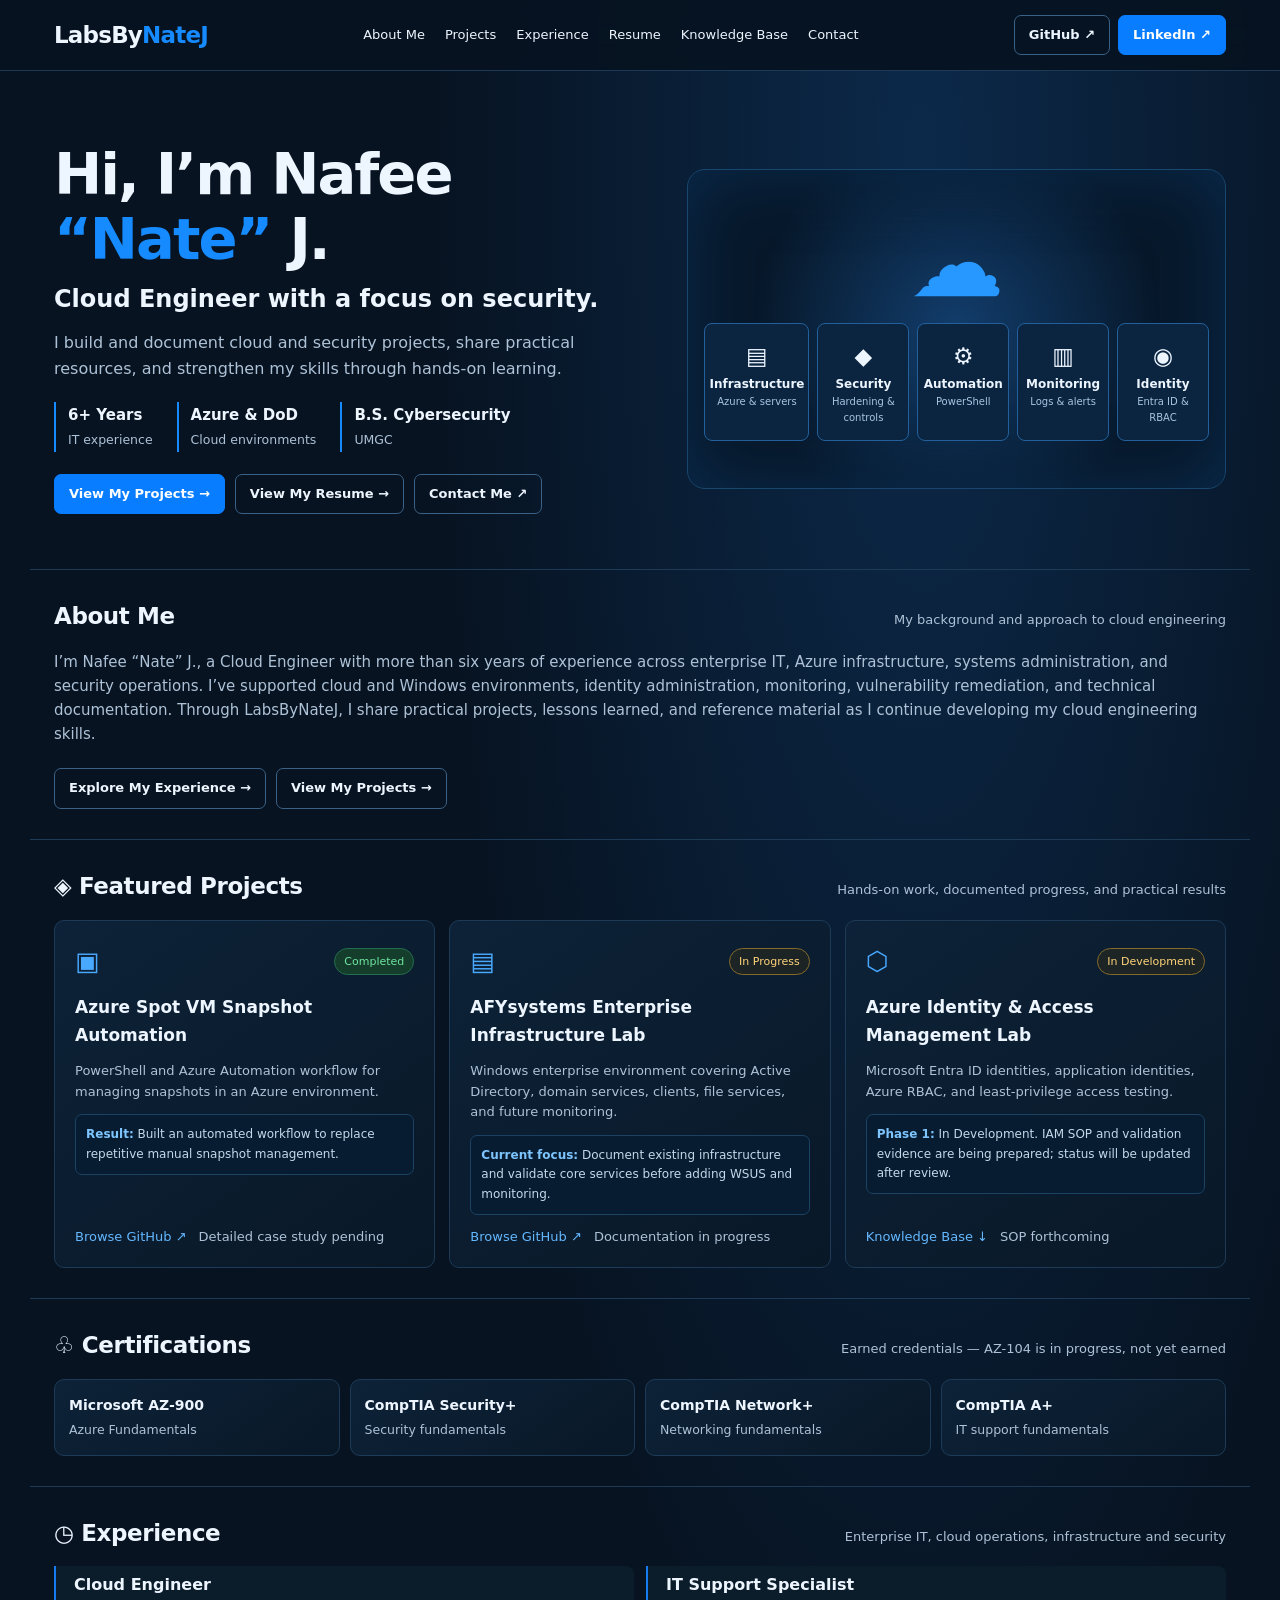
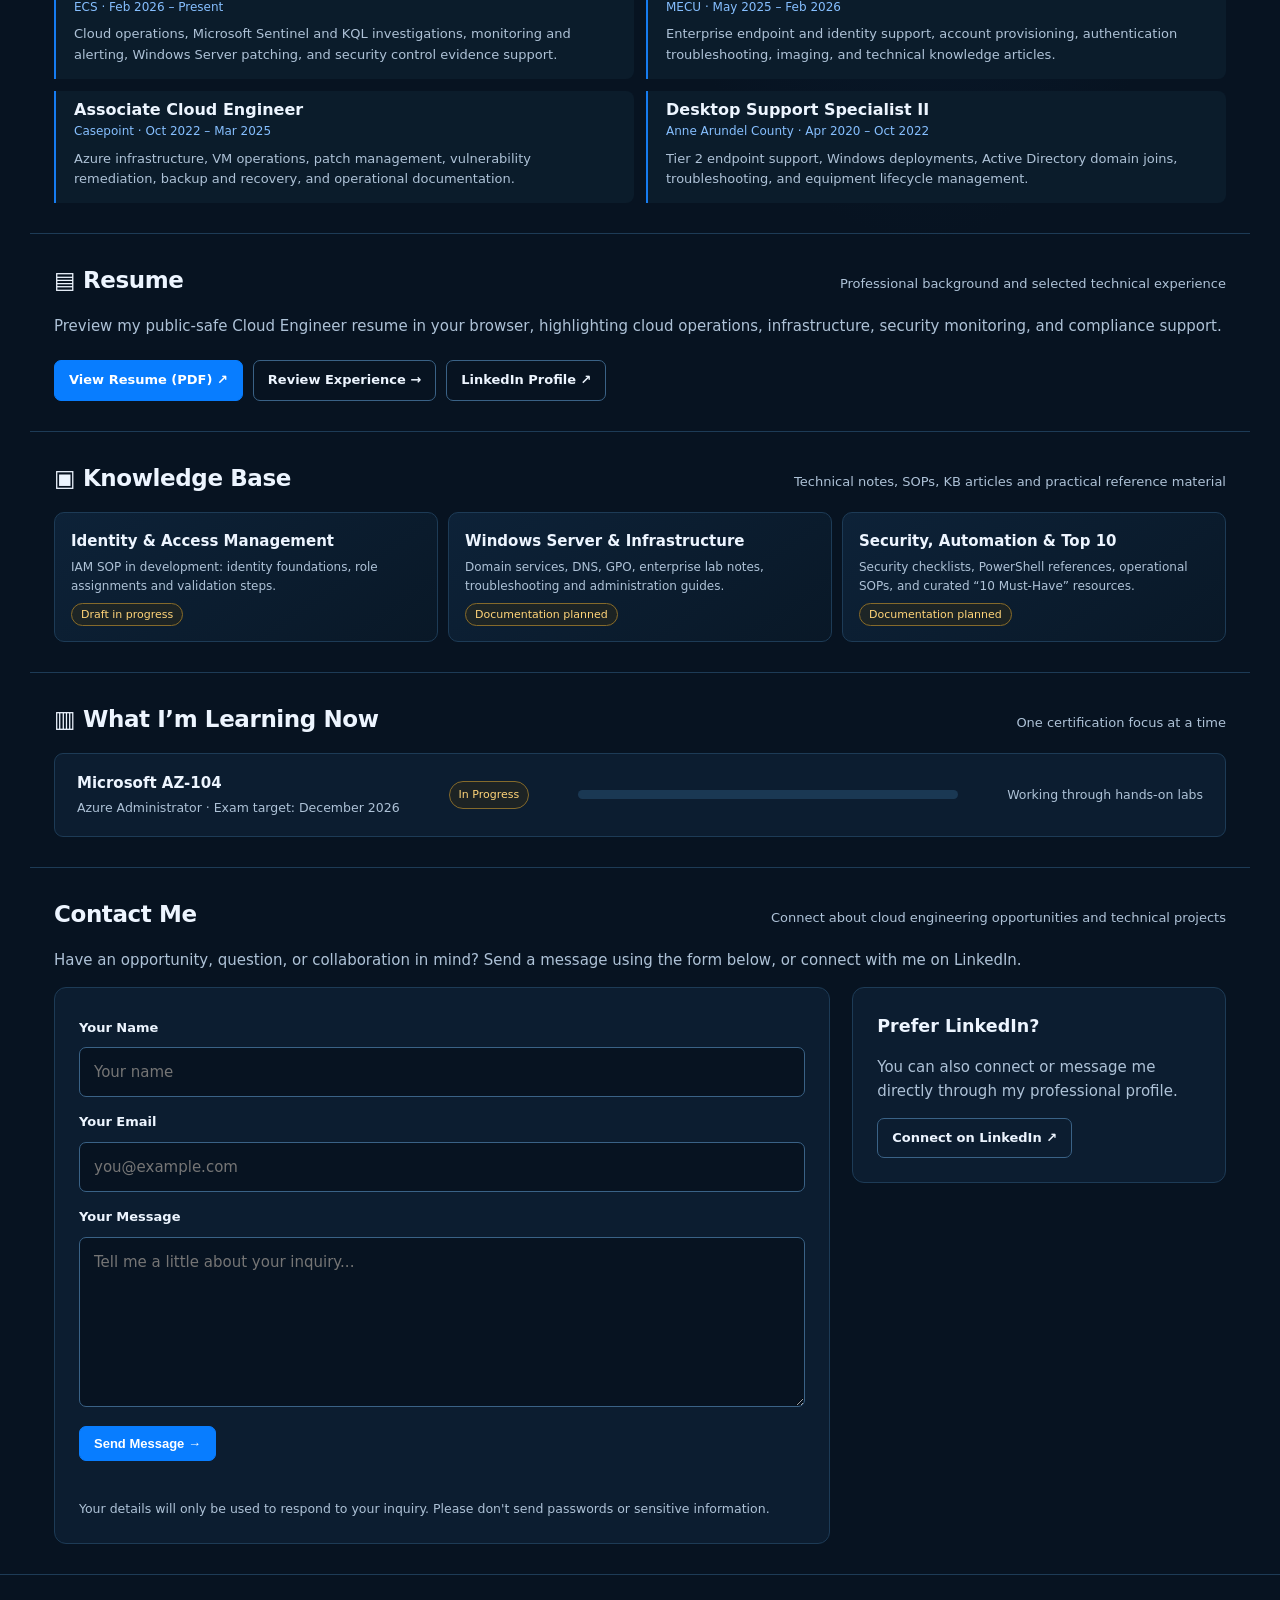
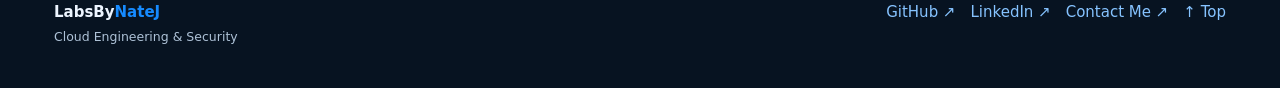
==== index.html @ ea0d1357 "Add Formspree-powered recruiter contact form with validation and feedback" ====
<!doctype html>
<html lang="en">
<head>
<meta charset="utf-8"><meta name="viewport" content="width=device-width,initial-scale=1">
<title>LabsByNateJ | Cloud Engineering & Security</title>
<meta name="description" content="Nafee “Nate” J.'s cloud engineering portfolio: Azure projects, enterprise infrastructure labs, identity management, technical documentation, and experience.">
<meta name="theme-color" content="#071321"><link rel="canonical" href="https://labsbynatej.com/">
<link rel="icon" href="/favicon-32.png" sizes="32x32">
<meta property="og:title" content="LabsByNateJ | Cloud Engineering & Security"><meta property="og:type" content="website"><meta property="og:url" content="https://labsbynatej.com/"><meta property="og:description" content="Hands-on cloud, identity, automation and enterprise infrastructure projects.">
<style>
:root{color-scheme:dark;--bg:#071321;--panel:#0c1d30;--line:#1d3b56;--blue:#168bff;--text:#edf5ff;--muted:#aec2d7;--green:#70e5a0;--gold:#ffd479}
*{box-sizing:border-box}html{scroll-behavior:smooth;scroll-padding-top:90px}body{margin:0;background:radial-gradient(ellipse at 72% 5%,#0c294a 0%,transparent 38%),var(--bg);font:15px/1.6 Inter,system-ui,-apple-system,"Segoe UI",sans-serif;color:var(--text)}a{color:inherit;text-decoration:none}a:focus-visible,button:focus-visible{outline:3px solid #7dc5ff;outline-offset:3px}a:hover{color:#83c7ff}.wrap{max-width:1220px;margin:auto;padding-left:24px;padding-right:24px}
header{position:sticky;top:0;z-index:10;background:#071321ed;border-bottom:1px solid var(--line);backdrop-filter:blur(14px)}.nav{min-height:70px;display:flex;align-items:center;justify-content:space-between;gap:22px}.brand{font-weight:850;font-size:23px;white-space:nowrap;letter-spacing:-.8px}.brand span,.accent{color:var(--blue)}.links{display:flex;align-items:center;gap:20px;font-size:13px}.social{display:flex;gap:8px}.social a,.button{border:1px solid #3a6286;border-radius:7px;padding:9px 14px;font-size:13px;font-weight:650;display:inline-flex;align-items:center;justify-content:center;gap:8px}.social .linkedin,.button.primary{background:#087dff;border-color:#087dff;color:white}.menu-button{display:none;background:transparent;border:1px solid var(--line);border-radius:7px;padding:8px 12px;color:white;cursor:pointer}
.hero{display:grid;grid-template-columns:1.05fr .95fr;gap:38px;align-items:center;padding-top:72px;padding-bottom:55px}.hero h1{font-size:clamp(34px,4.5vw,60px);line-height:1.12;letter-spacing:-2px;margin:0 0 8px}.hero h2{font-size:clamp(18px,2vw,24px);margin:0 0 12px}.lead{font-size:16px;color:var(--muted);max-width:660px;margin:0 0 18px}.facts{display:flex;flex-wrap:wrap;gap:12px;margin:20px 0}.fact{border-left:2px solid var(--blue);padding:1px 12px}.fact strong{display:block;font-size:15px}.fact small{color:var(--muted)}.actions{display:flex;flex-wrap:wrap;gap:10px;margin-top:22px}.hero-visual{min-height:320px;display:flex;align-items:center;justify-content:center;flex-direction:column;border:1px solid #17466e;border-radius:18px;background:radial-gradient(circle at center,#123d6c,#07182a 65%);box-shadow:inset 0 0 70px #0a2a4c}.cloud{font-size:95px;color:#2798ff;line-height:1}.tiles{display:grid;grid-template-columns:repeat(5,1fr);gap:8px;width:94%;margin-top:12px}.tile{text-align:center;border:1px solid #23609b;border-radius:8px;padding:14px 4px;background:#0b2541}.tile b{display:block;font-size:12px}.tile small{display:block;color:#a7c5e1;font-size:10px}.tile span{font-size:23px}
section.content{border-top:1px solid var(--line);padding-top:28px;padding-bottom:30px}.heading{display:flex;justify-content:space-between;align-items:baseline;gap:15px;margin-bottom:15px}.heading h2{font-size:23px;letter-spacing:-.4px;margin:0}.heading p{margin:0;color:var(--muted);font-size:13px}.grid3{display:grid;grid-template-columns:repeat(3,1fr);gap:14px}.card,.cert,.doc{background:linear-gradient(145deg,#0d2238,#091827);border:1px solid var(--line);border-radius:10px}.card{padding:20px;display:flex;flex-direction:column;gap:12px}.card h3{font-size:17px;margin:0}.card p{color:var(--muted);font-size:13px;margin:0}.card-top{display:flex;align-items:center;justify-content:space-between;gap:12px}.symbol{color:#49a9ff;font-size:26px}.pill{font-size:11px;border-radius:20px;padding:4px 9px;border:1px solid #856a2b;color:var(--gold);background:#40300c55;white-space:nowrap}.pill.done{color:var(--green);border-color:#246e4d;background:#143d2b}.result{border:1px solid #1c4263;border-radius:7px;padding:10px;font-size:12px;color:#c5d8ea;background:#071c30}.result strong{color:#7ec5ff}.card-bottom{margin-top:auto;display:flex;flex-wrap:wrap;gap:12px;font-size:13px}.card-bottom a{color:#64b8ff}.certs{display:grid;grid-template-columns:repeat(4,1fr);gap:10px}.cert{padding:14px;min-height:75px}.cert strong{display:block;font-size:14px}.cert small{color:var(--muted)}.experience{display:grid;grid-template-columns:repeat(2,1fr);gap:12px}.experience article{border-left:2px solid #167cf1;padding:6px 18px;background:#0b1c2b;border-radius:0 8px 8px 0}.experience h3{margin:0;font-size:16px}.experience .meta{color:#86bfff;font-size:12px}.experience p{color:var(--muted);font-size:13px;margin:7px 0}.kb{display:grid;grid-template-columns:repeat(3,1fr);gap:10px}.doc{padding:16px}.doc h3{margin:0;font-size:15px}.doc p{color:var(--muted);font-size:12px;margin:5px 0}.learn{display:flex;align-items:center;justify-content:space-between;gap:18px;border:1px solid var(--line);border-radius:9px;padding:17px 22px;background:var(--panel)}.learn small{color:var(--muted)}.learn .track{flex:1;max-width:380px;height:9px;background:#1a3853;border-radius:10px}.learn .track span{display:block;background:#168bff;height:100%;width:0;border-radius:10px}.muted{color:var(--muted)}footer{border-top:1px solid var(--line);padding:25px 0 40px}.footer{display:flex;justify-content:space-between;gap:20px;flex-wrap:wrap}.footer a{color:#86c3ff;margin-left:15px}
@media(max-width:1000px){.hero{grid-template-columns:1fr}.hero-visual{min-height:260px}.grid3,.kb{grid-template-columns:repeat(2,1fr)}.certs{grid-template-columns:repeat(2,1fr)}.links{gap:11px}}
@media(max-width:700px){.wrap{padding-left:18px;padding-right:18px}.nav{flex-wrap:wrap;min-height:65px}.menu-button{display:block;margin-left:auto}.links{display:none;order:3;width:100%;flex-direction:column;align-items:stretch;padding:8px 0 15px}.links.open{display:flex}.links a{padding:8px}.social{display:none}.hero{padding-top:45px}.hero h1{letter-spacing:-1px}.tiles{grid-template-columns:repeat(3,1fr)}.grid3,.kb,.experience,.certs{grid-template-columns:1fr}.heading{align-items:flex-start;flex-direction:column;gap:4px}.learn{flex-wrap:wrap}.learn .track{min-width:100%}.card{padding:17px}}
@media(prefers-reduced-motion:reduce){html{scroll-behavior:auto}}
.contact-grid{display:grid;grid-template-columns:minmax(0,1.35fr) minmax(260px,.65fr);gap:22px;align-items:start}.contact-form,.contact-aside{border:1px solid var(--line);border-radius:12px;background:var(--panel);padding:24px}.contact-form{display:flex;flex-direction:column;gap:9px}.contact-form label{font-size:13px;font-weight:700;margin-top:6px}.contact-form input:not(.form-honeypot),.contact-form textarea{width:100%;padding:12px 14px;background:#071321;border:1px solid #3a6286;border-radius:7px;color:var(--text);font:inherit;resize:vertical}.contact-form input:focus,.contact-form textarea:focus{outline:2px solid #58afff;outline-offset:2px}.contact-form button{align-self:flex-start;margin-top:10px;cursor:pointer}.contact-form button:disabled{opacity:.7;cursor:wait}.contact-aside h3{margin:0 0 9px}.form-status{min-height:20px;margin:0;font-size:13px}.form-status.error{color:#ffadad}.form-status.success{color:var(--green)}.form-honeypot{position:absolute;left:-9999px;opacity:0;width:1px;height:1px}@media(max-width:700px){.contact-grid{grid-template-columns:1fr}.contact-form,.contact-aside{padding:18px}}
</style>
</head>
<body>
<header><nav class="nav wrap" aria-label="Main navigation"><a class="brand" href="#home">LabsBy<span>NateJ</span></a><button class="menu-button" id="menu" type="button" aria-expanded="false" aria-controls="navlinks">☰ Menu</button><div class="links" id="navlinks"><a href="#about">About Me</a><a href="#projects">Projects</a><a href="#experience">Experience</a><a href="#resume">Resume</a><a href="#knowledge">Knowledge Base</a><a href="#contact">Contact</a></div><div class="social"><a href="https://github.com/LabsByNateJ" target="_blank" rel="noopener noreferrer">GitHub ↗</a><a class="linkedin" href="https://www.linkedin.com/in/natejumriyani" target="_blank" rel="noopener noreferrer">LinkedIn ↗</a></div></nav></header>
<main id="home">
<section class="hero wrap"><div><h1>Hi, I’m Nafee <span class="accent">“Nate”</span> J.</h1><h2>Cloud Engineer with a focus on security.</h2><p class="lead">I build and document cloud and security projects, share practical resources, and strengthen my skills through hands-on learning.</p><div class="facts"><div class="fact"><strong>6+ Years</strong><small>IT experience</small></div><div class="fact"><strong>Azure &amp; DoD</strong><small>Cloud environments</small></div><div class="fact"><strong>B.S. Cybersecurity</strong><small>UMGC</small></div></div><div class="actions"><a class="button primary" href="#projects">View My Projects →</a><a class="button" href="#resume">View My Resume →</a><a class="button" href="https://www.linkedin.com/in/natejumriyani" target="_blank" rel="noopener noreferrer">Contact Me ↗</a></div></div><div class="hero-visual" aria-label="Cloud engineering focus areas"><div class="cloud" aria-hidden="true">☁</div><div class="tiles"><div class="tile"><span aria-hidden="true">▤</span><b>Infrastructure</b><small>Azure &amp; servers</small></div><div class="tile"><span aria-hidden="true">◆</span><b>Security</b><small>Hardening &amp; controls</small></div><div class="tile"><span aria-hidden="true">⚙</span><b>Automation</b><small>PowerShell</small></div><div class="tile"><span aria-hidden="true">▥</span><b>Monitoring</b><small>Logs &amp; alerts</small></div><div class="tile"><span aria-hidden="true">◉</span><b>Identity</b><small>Entra ID &amp; RBAC</small></div></div></div></section>
<section class="content wrap" id="about"><div class="heading"><h2>About Me</h2><p>My background and approach to cloud engineering</p></div><p class="muted">I’m Nafee “Nate” J., a Cloud Engineer with more than six years of experience across enterprise IT, Azure infrastructure, systems administration, and security operations. I’ve supported cloud and Windows environments, identity administration, monitoring, vulnerability remediation, and technical documentation. Through LabsByNateJ, I share practical projects, lessons learned, and reference material as I continue developing my cloud engineering skills.</p><div class="actions"><a class="button" href="#experience">Explore My Experience →</a><a class="button" href="#projects">View My Projects →</a></div></section>

<section class="content wrap" id="projects"><div class="heading"><h2>◈ Featured Projects</h2><p>Hands-on work, documented progress, and practical results</p></div><div class="grid3">
<article class="card"><div class="card-top"><span class="symbol" aria-hidden="true">▣</span><span class="pill done">Completed</span></div><h3>Azure Spot VM Snapshot Automation</h3><p>PowerShell and Azure Automation workflow for managing snapshots in an Azure environment.</p><div class="result"><strong>Result:</strong> Built an automated workflow to replace repetitive manual snapshot management.</div><div class="card-bottom"><a href="https://github.com/LabsByNateJ" target="_blank" rel="noopener noreferrer">Browse GitHub ↗</a><span class="muted">Detailed case study pending</span></div></article>
<article class="card"><div class="card-top"><span class="symbol" aria-hidden="true">▤</span><span class="pill">In Progress</span></div><h3>AFYsystems Enterprise Infrastructure Lab</h3><p>Windows enterprise environment covering Active Directory, domain services, clients, file services, and future monitoring.</p><div class="result"><strong>Current focus:</strong> Document existing infrastructure and validate core services before adding WSUS and monitoring.</div><div class="card-bottom"><a href="https://github.com/LabsByNateJ" target="_blank" rel="noopener noreferrer">Browse GitHub ↗</a><span class="muted">Documentation in progress</span></div></article>
<article class="card"><div class="card-top"><span class="symbol" aria-hidden="true">⬡</span><span class="pill">In Development</span></div><h3>Azure Identity &amp; Access Management Lab</h3><p>Microsoft Entra ID identities, application identities, Azure RBAC, and least-privilege access testing.</p><div class="result"><strong>Phase 1:</strong> In Development. IAM SOP and validation evidence are being prepared; status will be updated after review.</div><div class="card-bottom"><a href="#knowledge">Knowledge Base ↓</a><span class="muted">SOP forthcoming</span></div></article>
</div></section>
<section class="content wrap" id="certifications"><div class="heading"><h2>♧ Certifications</h2><p>Earned credentials — AZ-104 is in progress, not yet earned</p></div><div class="certs"><div class="cert"><strong>Microsoft AZ-900</strong><small>Azure Fundamentals</small></div><div class="cert"><strong>CompTIA Security+</strong><small>Security fundamentals</small></div><div class="cert"><strong>CompTIA Network+</strong><small>Networking fundamentals</small></div><div class="cert"><strong>CompTIA A+</strong><small>IT support fundamentals</small></div></div></section>
<section class="content wrap" id="experience"><div class="heading"><h2>◷ Experience</h2><p>Enterprise IT, cloud operations, infrastructure and security</p></div><div class="experience"><article><h3>Cloud Engineer</h3><div class="meta">ECS · Feb 2026 – Present</div><p>Cloud operations, Microsoft Sentinel and KQL investigations, monitoring and alerting, Windows Server patching, and security control evidence support.</p></article><article><h3>IT Support Specialist</h3><div class="meta">MECU · May 2025 – Feb 2026</div><p>Enterprise endpoint and identity support, account provisioning, authentication troubleshooting, imaging, and technical knowledge articles.</p></article><article><h3>Associate Cloud Engineer</h3><div class="meta">Casepoint · Oct 2022 – Mar 2025</div><p>Azure infrastructure, VM operations, patch management, vulnerability remediation, backup and recovery, and operational documentation.</p></article><article><h3>Desktop Support Specialist II</h3><div class="meta">Anne Arundel County · Apr 2020 – Oct 2022</div><p>Tier 2 endpoint support, Windows deployments, Active Directory domain joins, troubleshooting, and equipment lifecycle management.</p></article></div></section>
<section class="content wrap" id="resume"><div class="heading"><h2>▤ Resume</h2><p>Professional background and selected technical experience</p></div><p class="muted">Preview my public-safe Cloud Engineer resume in your browser, highlighting cloud operations, infrastructure, security monitoring, and compliance support.</p><div class="actions"><a class="button primary" href="/LabsByNateJ_Cloud_Engineer_Resume_Modern.pdf" target="_blank" rel="noopener noreferrer" type="application/pdf">View Resume (PDF) ↗</a><a class="button" href="#experience">Review Experience →</a><a class="button" href="https://www.linkedin.com/in/natejumriyani" target="_blank" rel="noopener noreferrer">LinkedIn Profile ↗</a></div></section>
<section class="content wrap" id="knowledge"><div class="heading"><h2>▣ Knowledge Base</h2><p>Technical notes, SOPs, KB articles and practical reference material</p></div><div class="kb"><article class="doc"><h3>Identity &amp; Access Management</h3><p>IAM SOP in development: identity foundations, role assignments and validation steps.</p><span class="pill">Draft in progress</span></article><article class="doc"><h3>Windows Server &amp; Infrastructure</h3><p>Domain services, DNS, GPO, enterprise lab notes, troubleshooting and administration guides.</p><span class="pill">Documentation planned</span></article><article class="doc"><h3>Security, Automation &amp; Top 10</h3><p>Security checklists, PowerShell references, operational SOPs, and curated “10 Must-Have” resources.</p><span class="pill">Documentation planned</span></article></div></section>
<section class="content wrap" id="learning"><div class="heading"><h2>▥ What I’m Learning Now</h2><p>One certification focus at a time</p></div><div class="learn"><div><strong>Microsoft AZ-104</strong><br><small>Azure Administrator · Exam target: December 2026</small></div><span class="pill">In Progress</span><div class="track" role="img" aria-label="Progress percentage not yet verified"><span></span></div><small>Working through hands-on labs</small></div></section>
</main>
<section class="content wrap" id="contact"><div class="heading"><h2>Contact Me</h2><p>Connect about cloud engineering opportunities and technical projects</p></div><p class="muted">Have an opportunity, question, or collaboration in mind? Send a message using the form below, or connect with me on LinkedIn.</p><div class="contact-grid"><form class="contact-form" id="contact-form" action="https://formspree.io/f/mgaokzdg" method="POST"><label for="contact-name">Your Name</label><input id="contact-name" name="name" type="text" autocomplete="name" maxlength="120" required placeholder="Your name"><label for="contact-email">Your Email</label><input id="contact-email" name="email" type="email" autocomplete="email" maxlength="254" required placeholder="you@example.com"><label for="contact-message">Your Message</label><textarea id="contact-message" name="message" rows="6" maxlength="4000" required placeholder="Tell me a little about your inquiry..."></textarea><input type="text" name="_gotcha" tabindex="-1" autocomplete="off" aria-hidden="true" class="form-honeypot"><button class="button primary" type="submit" id="contact-submit">Send Message →</button><p id="contact-status" class="form-status" role="status" aria-live="polite"></p><small class="muted">Your details will only be used to respond to your inquiry. Please don't send passwords or sensitive information.</small></form><aside class="contact-aside"><h3>Prefer LinkedIn?</h3><p class="muted">You can also connect or message me directly through my professional profile.</p><a class="button" href="https://www.linkedin.com/in/natejumriyani" target="_blank" rel="noopener noreferrer">Connect on LinkedIn ↗</a></aside></div></section><footer><div class="wrap footer"><div><strong>LabsBy<span class="accent">NateJ</span></strong><br><small class="muted">Cloud Engineering &amp; Security</small></div><div><a href="https://github.com/LabsByNateJ" target="_blank" rel="noopener noreferrer">GitHub ↗</a><a href="https://www.linkedin.com/in/natejumriyani" target="_blank" rel="noopener noreferrer">LinkedIn ↗</a><a href="#contact">Contact Me ↗</a><a href="#home">↑ Top</a></div></div></footer>
<script>
const menu=document.getElementById('menu'),links=document.getElementById('navlinks');
menu.addEventListener('click',()=>{const open=links.classList.toggle('open');menu.setAttribute('aria-expanded',String(open));});
links.querySelectorAll('a').forEach(a=>a.addEventListener('click',()=>{links.classList.remove('open');menu.setAttribute('aria-expanded','false');}));
const contactForm=document.getElementById('contact-form');
contactForm.addEventListener('submit',async(event)=>{
  event.preventDefault();
  const status=document.getElementById('contact-status');
  const button=document.getElementById('contact-submit');
  status.textContent='Sending your message…';status.className='form-status';button.disabled=true;
  try{
    const response=await fetch(contactForm.action,{method:'POST',body:new FormData(contactForm),headers:{'Accept':'application/json'}});
    if(!response.ok)throw new Error('Submission was not accepted');
    contactForm.reset();status.textContent='Thanks! Your message has been submitted successfully.';status.className='form-status success';
  }catch(error){status.textContent='Your message could not be sent. Please try again, or contact me on LinkedIn.';status.className='form-status error';}
  finally{button.disabled=false;}
});
</script>
</body></html>
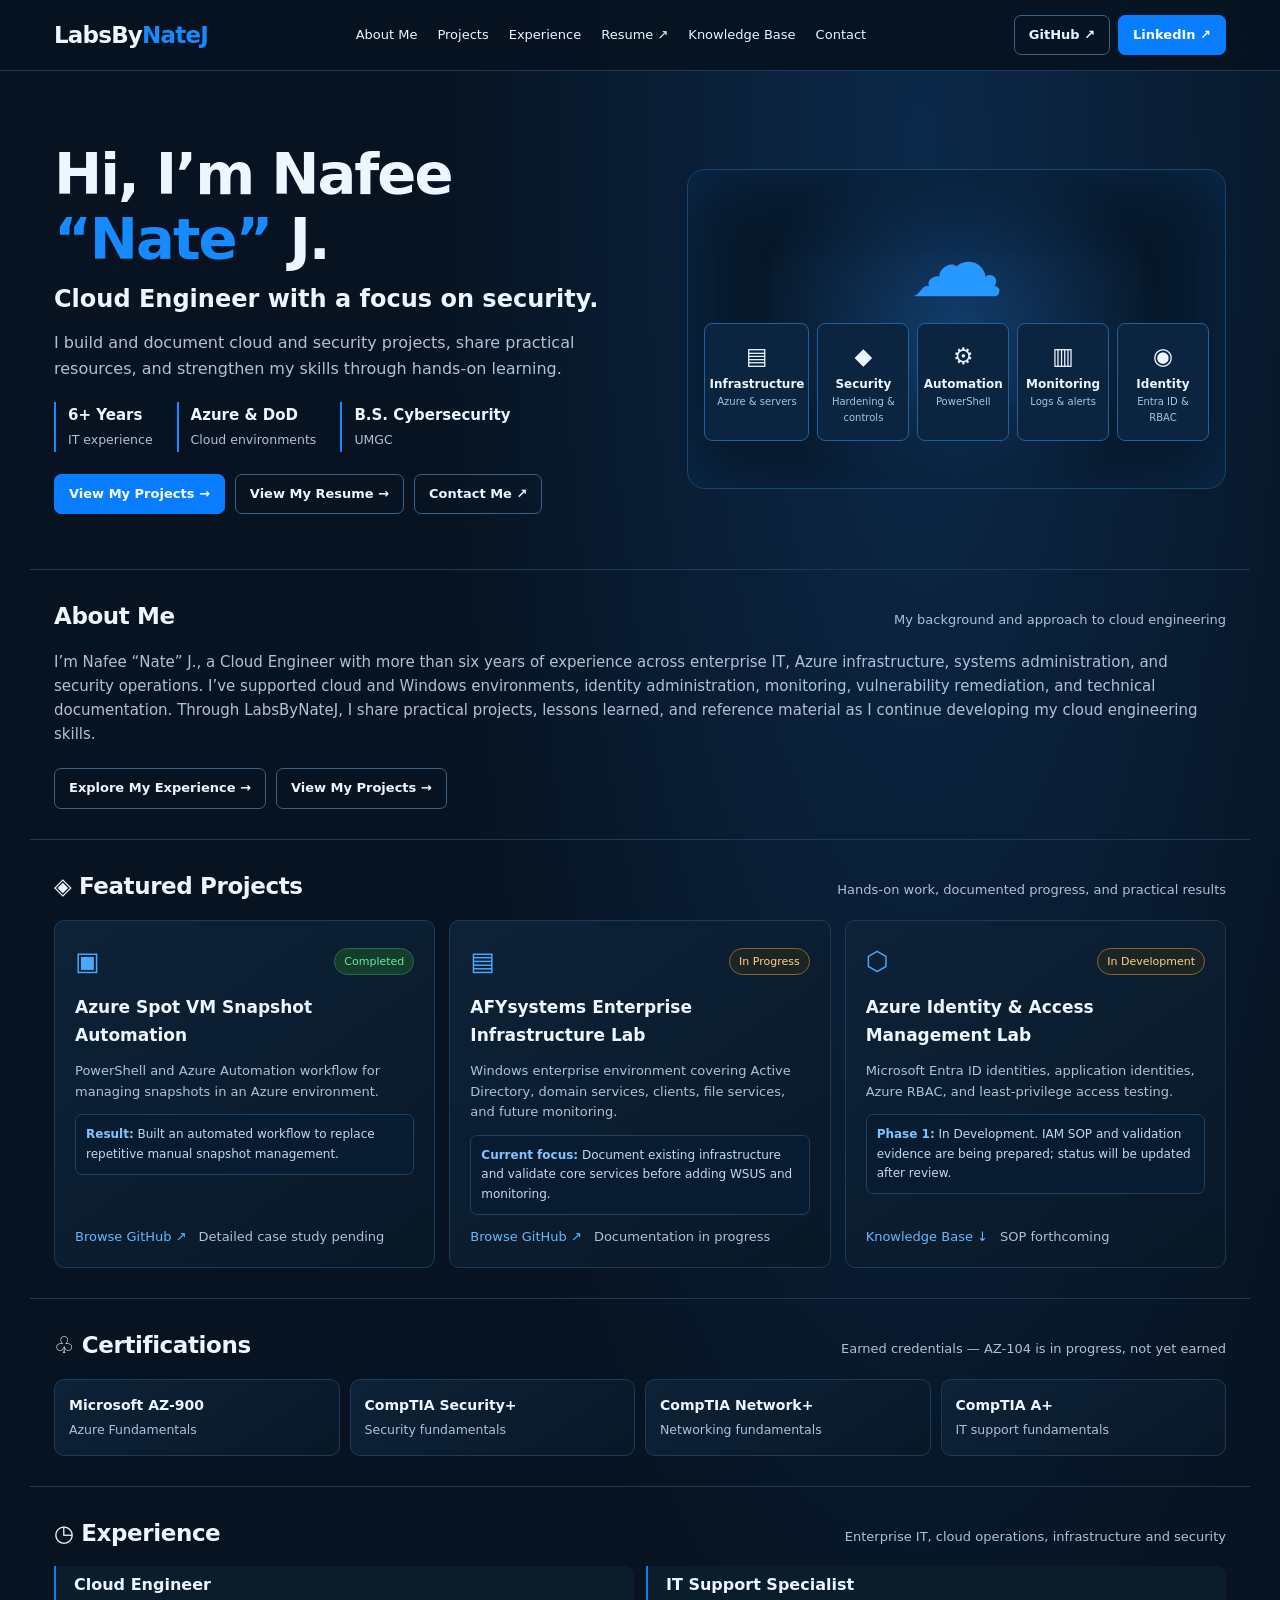
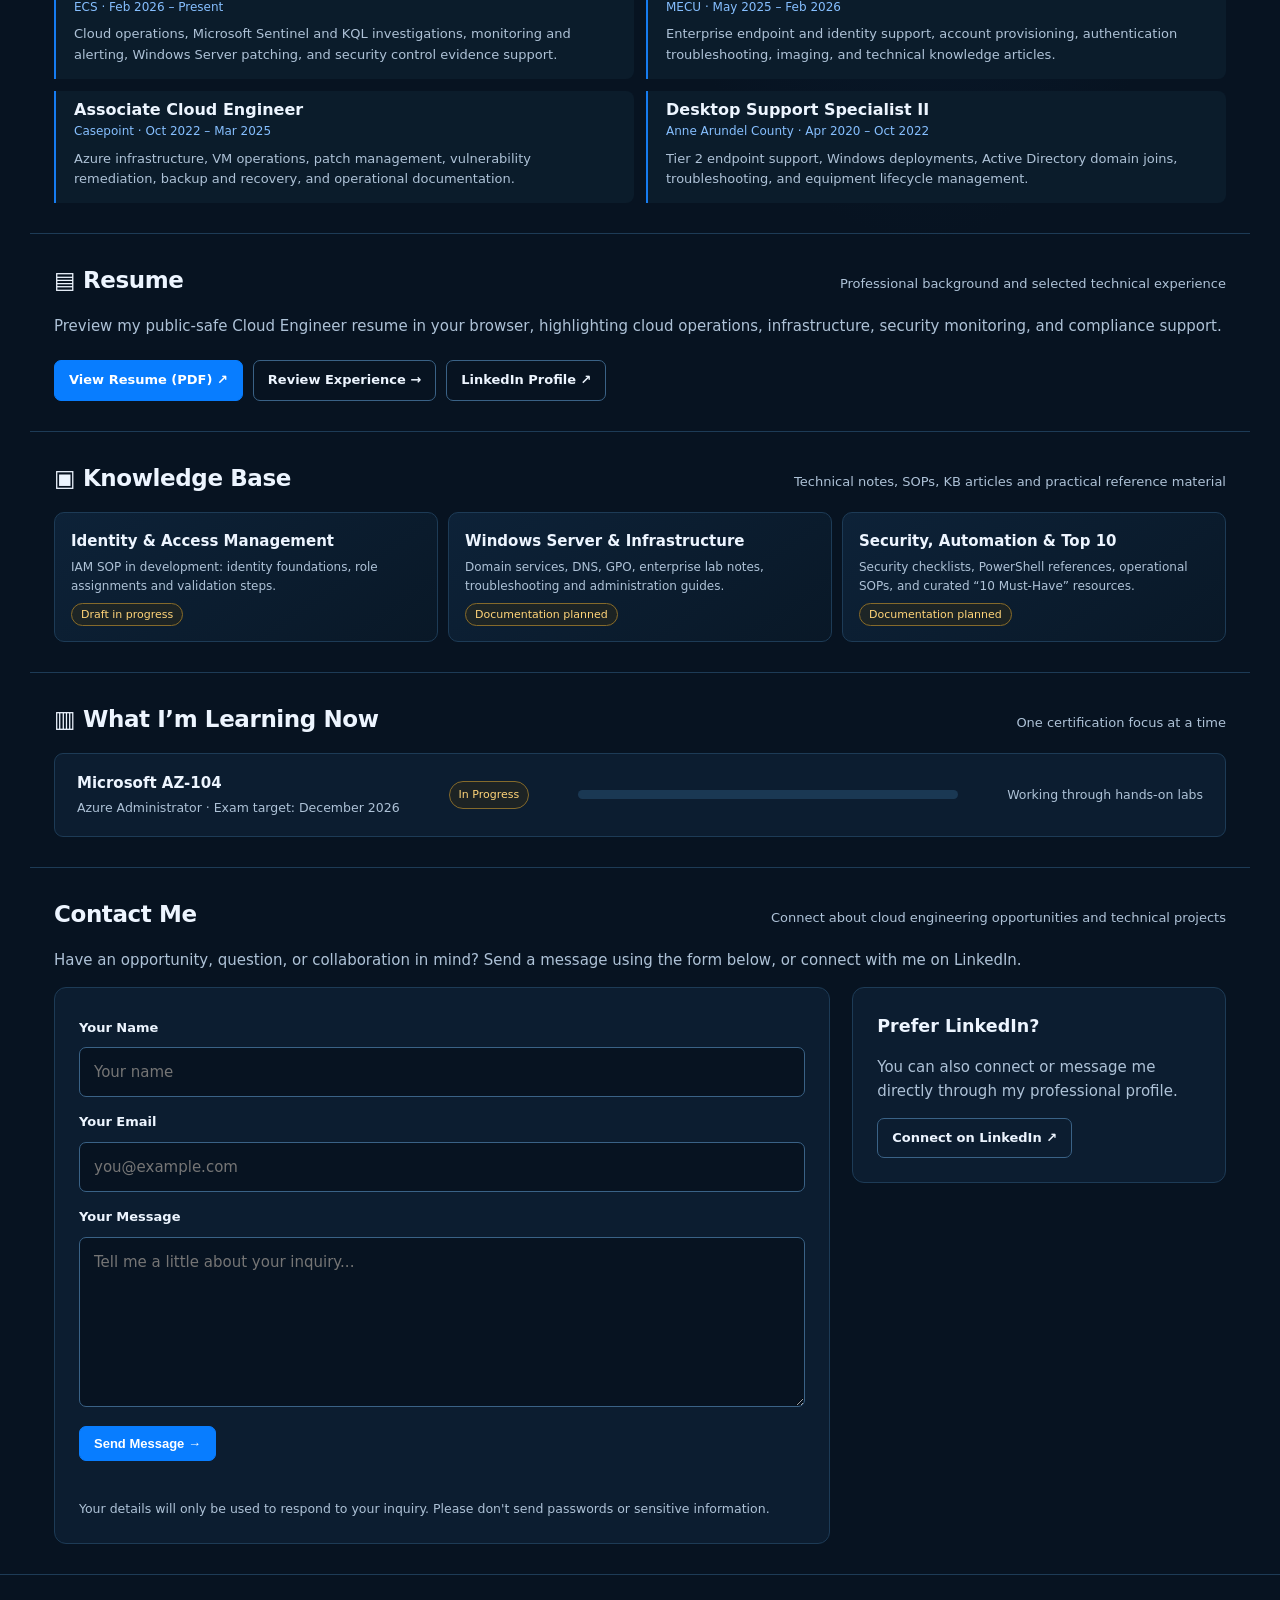
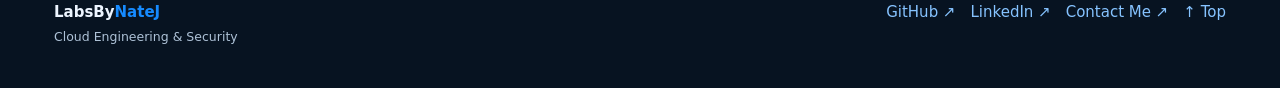
==== commit 15fa63a6: "Open resume PDF preview directly from top navigation" ====
--- a/index.html
+++ b/index.html
@@ -20,7 +20,7 @@
 </style>
 </head>
 <body>
-<header><nav class="nav wrap" aria-label="Main navigation"><a class="brand" href="#home">LabsBy<span>NateJ</span></a><button class="menu-button" id="menu" type="button" aria-expanded="false" aria-controls="navlinks">☰ Menu</button><div class="links" id="navlinks"><a href="#about">About Me</a><a href="#projects">Projects</a><a href="#experience">Experience</a><a href="#resume">Resume</a><a href="#knowledge">Knowledge Base</a><a href="#contact">Contact</a></div><div class="social"><a href="https://github.com/LabsByNateJ" target="_blank" rel="noopener noreferrer">GitHub ↗</a><a class="linkedin" href="https://www.linkedin.com/in/natejumriyani" target="_blank" rel="noopener noreferrer">LinkedIn ↗</a></div></nav></header>
+<header><nav class="nav wrap" aria-label="Main navigation"><a class="brand" href="#home">LabsBy<span>NateJ</span></a><button class="menu-button" id="menu" type="button" aria-expanded="false" aria-controls="navlinks">☰ Menu</button><div class="links" id="navlinks"><a href="#about">About Me</a><a href="#projects">Projects</a><a href="#experience">Experience</a><a href="/LabsByNateJ_Cloud_Engineer_Resume_Modern.pdf" target="_blank" rel="noopener noreferrer" type="application/pdf">Resume ↗</a><a href="#knowledge">Knowledge Base</a><a href="#contact">Contact</a></div><div class="social"><a href="https://github.com/LabsByNateJ" target="_blank" rel="noopener noreferrer">GitHub ↗</a><a class="linkedin" href="https://www.linkedin.com/in/natejumriyani" target="_blank" rel="noopener noreferrer">LinkedIn ↗</a></div></nav></header>
 <main id="home">
 <section class="hero wrap"><div><h1>Hi, I’m Nafee <span class="accent">“Nate”</span> J.</h1><h2>Cloud Engineer with a focus on security.</h2><p class="lead">I build and document cloud and security projects, share practical resources, and strengthen my skills through hands-on learning.</p><div class="facts"><div class="fact"><strong>6+ Years</strong><small>IT experience</small></div><div class="fact"><strong>Azure &amp; DoD</strong><small>Cloud environments</small></div><div class="fact"><strong>B.S. Cybersecurity</strong><small>UMGC</small></div></div><div class="actions"><a class="button primary" href="#projects">View My Projects →</a><a class="button" href="#resume">View My Resume →</a><a class="button" href="https://www.linkedin.com/in/natejumriyani" target="_blank" rel="noopener noreferrer">Contact Me ↗</a></div></div><div class="hero-visual" aria-label="Cloud engineering focus areas"><div class="cloud" aria-hidden="true">☁</div><div class="tiles"><div class="tile"><span aria-hidden="true">▤</span><b>Infrastructure</b><small>Azure &amp; servers</small></div><div class="tile"><span aria-hidden="true">◆</span><b>Security</b><small>Hardening &amp; controls</small></div><div class="tile"><span aria-hidden="true">⚙</span><b>Automation</b><small>PowerShell</small></div><div class="tile"><span aria-hidden="true">▥</span><b>Monitoring</b><small>Logs &amp; alerts</small></div><div class="tile"><span aria-hidden="true">◉</span><b>Identity</b><small>Entra ID &amp; RBAC</small></div></div></div></section>
 <section class="content wrap" id="about"><div class="heading"><h2>About Me</h2><p>My background and approach to cloud engineering</p></div><p class="muted">I’m Nafee “Nate” J., a Cloud Engineer with more than six years of experience across enterprise IT, Azure infrastructure, systems administration, and security operations. I’ve supported cloud and Windows environments, identity administration, monitoring, vulnerability remediation, and technical documentation. Through LabsByNateJ, I share practical projects, lessons learned, and reference material as I continue developing my cloud engineering skills.</p><div class="actions"><a class="button" href="#experience">Explore My Experience →</a><a class="button" href="#projects">View My Projects →</a></div></section>
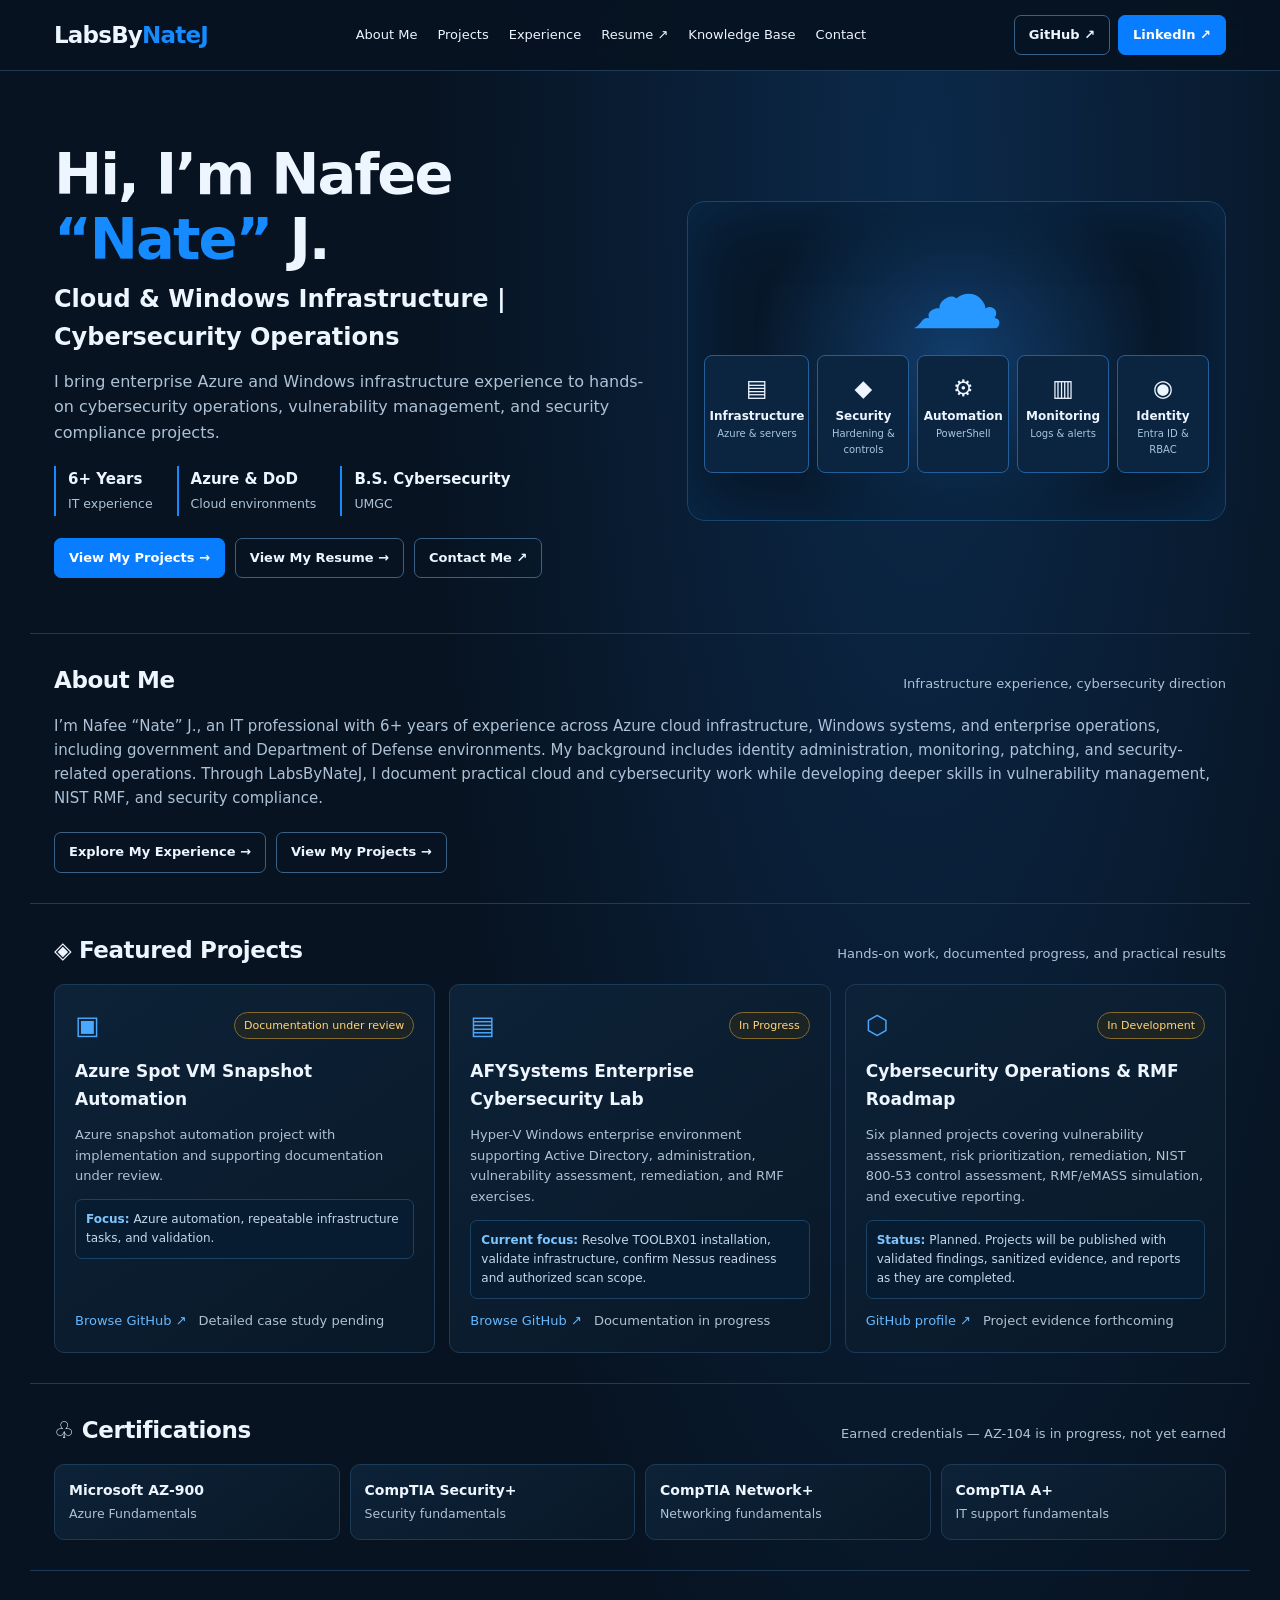
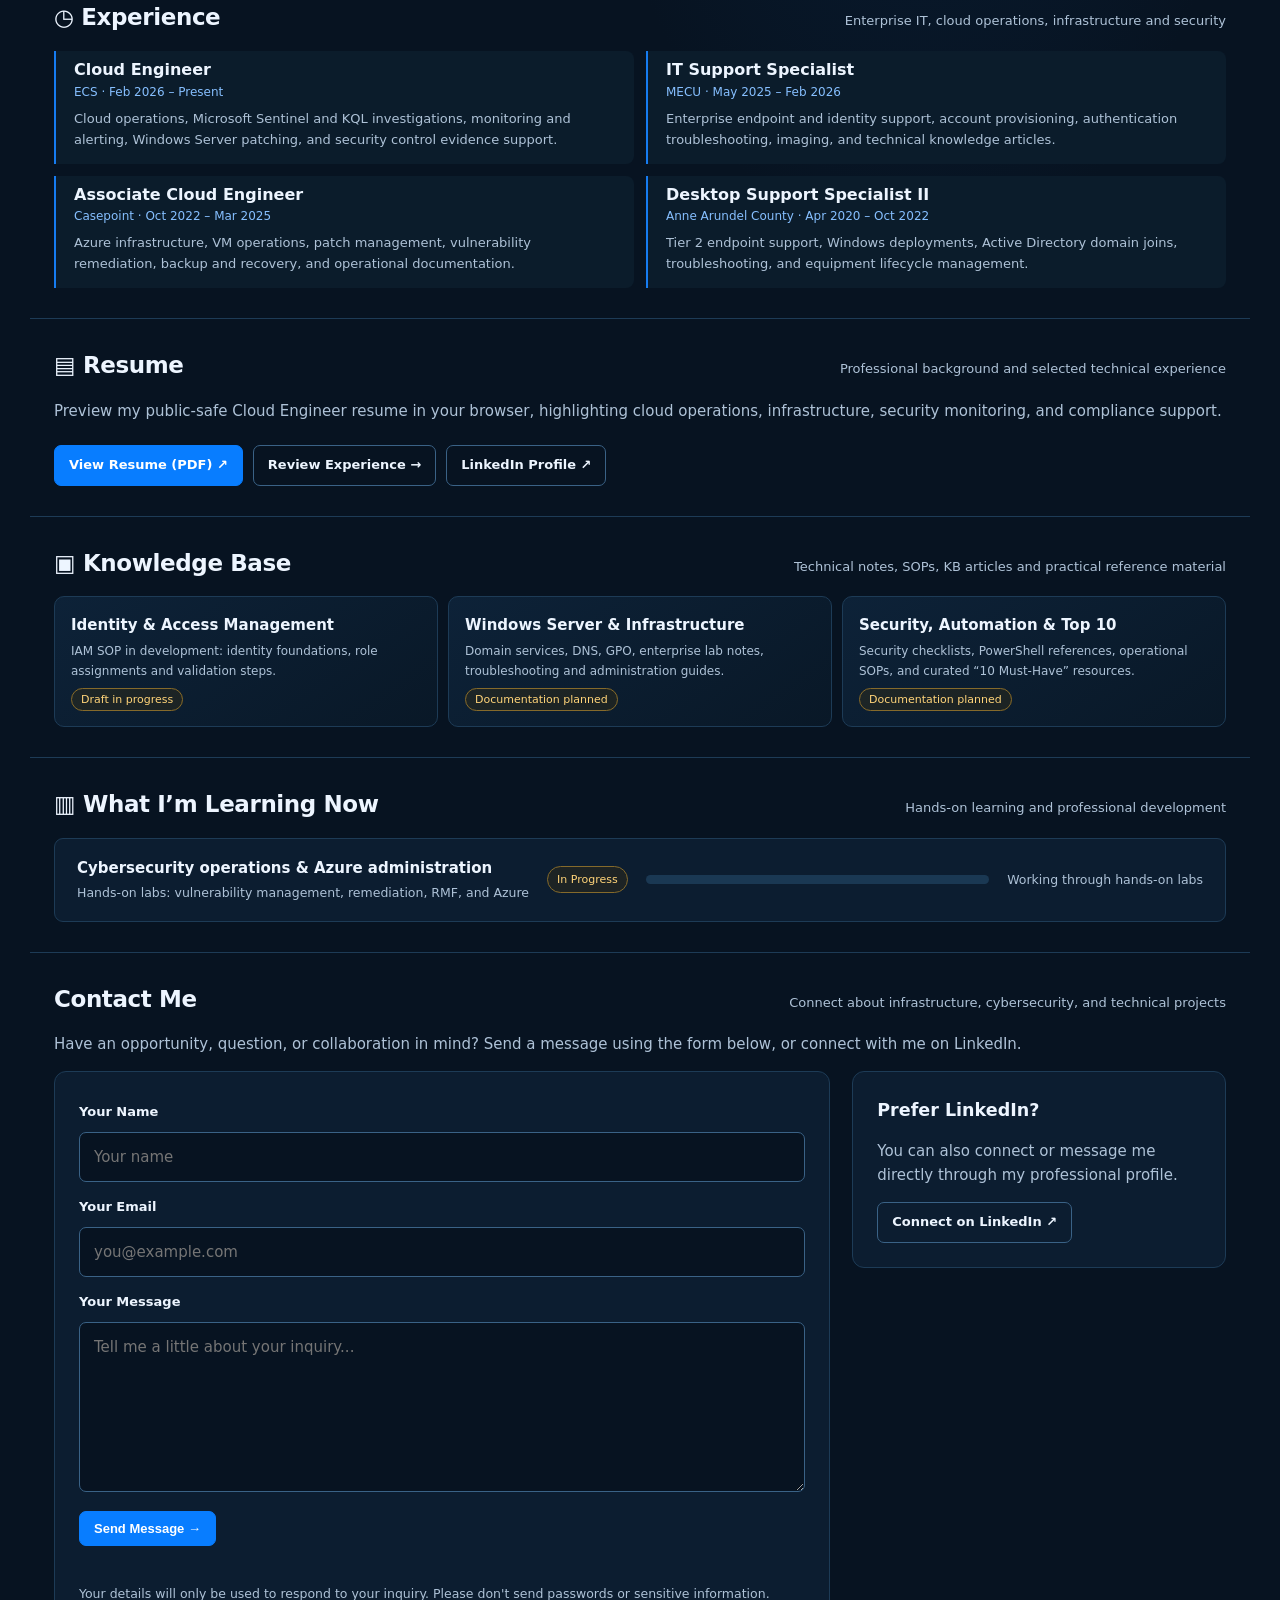
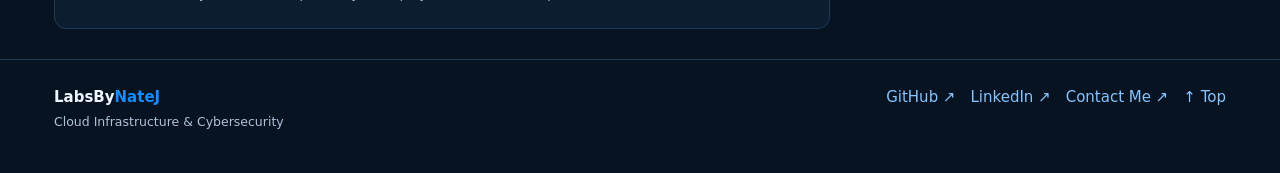
==== commit db7373e0: "Align portfolio website with cybersecurity operations and AFYSystems roadmap" ====
--- a/index.html
+++ b/index.html
@@ -2,11 +2,11 @@
 <html lang="en">
 <head>
 <meta charset="utf-8"><meta name="viewport" content="width=device-width,initial-scale=1">
-<title>LabsByNateJ | Cloud Engineering & Security</title>
-<meta name="description" content="Nafee “Nate” J.'s cloud engineering portfolio: Azure projects, enterprise infrastructure labs, identity management, technical documentation, and experience.">
+<title>LabsByNateJ | Cloud Infrastructure & Cybersecurity</title>
+<meta name="description" content="LabsByNateJ: Azure and Windows infrastructure experience, hands-on security operations projects, vulnerability management, and RMF learning.">
 <meta name="theme-color" content="#071321"><link rel="canonical" href="https://labsbynatej.com/">
 <link rel="icon" href="/favicon-32.png" sizes="32x32">
-<meta property="og:title" content="LabsByNateJ | Cloud Engineering & Security"><meta property="og:type" content="website"><meta property="og:url" content="https://labsbynatej.com/"><meta property="og:description" content="Hands-on cloud, identity, automation and enterprise infrastructure projects.">
+<meta property="og:title" content="LabsByNateJ | Cloud Engineering & Security"><meta property="og:type" content="website"><meta property="og:url" content="https://labsbynatej.com/"><meta property="og:description" content="Azure and Windows infrastructure projects, cybersecurity operations labs, and technical documentation.">
 <style>
 :root{color-scheme:dark;--bg:#071321;--panel:#0c1d30;--line:#1d3b56;--blue:#168bff;--text:#edf5ff;--muted:#aec2d7;--green:#70e5a0;--gold:#ffd479}
 *{box-sizing:border-box}html{scroll-behavior:smooth;scroll-padding-top:90px}body{margin:0;background:radial-gradient(ellipse at 72% 5%,#0c294a 0%,transparent 38%),var(--bg);font:15px/1.6 Inter,system-ui,-apple-system,"Segoe UI",sans-serif;color:var(--text)}a{color:inherit;text-decoration:none}a:focus-visible,button:focus-visible{outline:3px solid #7dc5ff;outline-offset:3px}a:hover{color:#83c7ff}.wrap{max-width:1220px;margin:auto;padding-left:24px;padding-right:24px}
@@ -22,21 +22,21 @@
 <body>
 <header><nav class="nav wrap" aria-label="Main navigation"><a class="brand" href="#home">LabsBy<span>NateJ</span></a><button class="menu-button" id="menu" type="button" aria-expanded="false" aria-controls="navlinks">☰ Menu</button><div class="links" id="navlinks"><a href="#about">About Me</a><a href="#projects">Projects</a><a href="#experience">Experience</a><a href="/LabsByNateJ_Cloud_Engineer_Resume_Modern.pdf" target="_blank" rel="noopener noreferrer" type="application/pdf">Resume ↗</a><a href="#knowledge">Knowledge Base</a><a href="#contact">Contact</a></div><div class="social"><a href="https://github.com/LabsByNateJ" target="_blank" rel="noopener noreferrer">GitHub ↗</a><a class="linkedin" href="https://www.linkedin.com/in/natejumriyani" target="_blank" rel="noopener noreferrer">LinkedIn ↗</a></div></nav></header>
 <main id="home">
-<section class="hero wrap"><div><h1>Hi, I’m Nafee <span class="accent">“Nate”</span> J.</h1><h2>Cloud Engineer with a focus on security.</h2><p class="lead">I build and document cloud and security projects, share practical resources, and strengthen my skills through hands-on learning.</p><div class="facts"><div class="fact"><strong>6+ Years</strong><small>IT experience</small></div><div class="fact"><strong>Azure &amp; DoD</strong><small>Cloud environments</small></div><div class="fact"><strong>B.S. Cybersecurity</strong><small>UMGC</small></div></div><div class="actions"><a class="button primary" href="#projects">View My Projects →</a><a class="button" href="#resume">View My Resume →</a><a class="button" href="https://www.linkedin.com/in/natejumriyani" target="_blank" rel="noopener noreferrer">Contact Me ↗</a></div></div><div class="hero-visual" aria-label="Cloud engineering focus areas"><div class="cloud" aria-hidden="true">☁</div><div class="tiles"><div class="tile"><span aria-hidden="true">▤</span><b>Infrastructure</b><small>Azure &amp; servers</small></div><div class="tile"><span aria-hidden="true">◆</span><b>Security</b><small>Hardening &amp; controls</small></div><div class="tile"><span aria-hidden="true">⚙</span><b>Automation</b><small>PowerShell</small></div><div class="tile"><span aria-hidden="true">▥</span><b>Monitoring</b><small>Logs &amp; alerts</small></div><div class="tile"><span aria-hidden="true">◉</span><b>Identity</b><small>Entra ID &amp; RBAC</small></div></div></div></section>
-<section class="content wrap" id="about"><div class="heading"><h2>About Me</h2><p>My background and approach to cloud engineering</p></div><p class="muted">I’m Nafee “Nate” J., a Cloud Engineer with more than six years of experience across enterprise IT, Azure infrastructure, systems administration, and security operations. I’ve supported cloud and Windows environments, identity administration, monitoring, vulnerability remediation, and technical documentation. Through LabsByNateJ, I share practical projects, lessons learned, and reference material as I continue developing my cloud engineering skills.</p><div class="actions"><a class="button" href="#experience">Explore My Experience →</a><a class="button" href="#projects">View My Projects →</a></div></section>
+<section class="hero wrap"><div><h1>Hi, I’m Nafee <span class="accent">“Nate”</span> J.</h1><h2>Cloud & Windows Infrastructure | Cybersecurity Operations</h2><p class="lead">I bring enterprise Azure and Windows infrastructure experience to hands-on cybersecurity operations, vulnerability management, and security compliance projects.</p><div class="facts"><div class="fact"><strong>6+ Years</strong><small>IT experience</small></div><div class="fact"><strong>Azure &amp; DoD</strong><small>Cloud environments</small></div><div class="fact"><strong>B.S. Cybersecurity</strong><small>UMGC</small></div></div><div class="actions"><a class="button primary" href="#projects">View My Projects →</a><a class="button" href="#resume">View My Resume →</a><a class="button" href="https://www.linkedin.com/in/natejumriyani" target="_blank" rel="noopener noreferrer">Contact Me ↗</a></div></div><div class="hero-visual" aria-label="Cloud engineering focus areas"><div class="cloud" aria-hidden="true">☁</div><div class="tiles"><div class="tile"><span aria-hidden="true">▤</span><b>Infrastructure</b><small>Azure &amp; servers</small></div><div class="tile"><span aria-hidden="true">◆</span><b>Security</b><small>Hardening &amp; controls</small></div><div class="tile"><span aria-hidden="true">⚙</span><b>Automation</b><small>PowerShell</small></div><div class="tile"><span aria-hidden="true">▥</span><b>Monitoring</b><small>Logs &amp; alerts</small></div><div class="tile"><span aria-hidden="true">◉</span><b>Identity</b><small>Entra ID &amp; RBAC</small></div></div></div></section>
+<section class="content wrap" id="about"><div class="heading"><h2>About Me</h2><p>Infrastructure experience, cybersecurity direction</p></div><p class="muted">I’m Nafee “Nate” J., an IT professional with 6+ years of experience across Azure cloud infrastructure, Windows systems, and enterprise operations, including government and Department of Defense environments. My background includes identity administration, monitoring, patching, and security-related operations. Through LabsByNateJ, I document practical cloud and cybersecurity work while developing deeper skills in vulnerability management, NIST RMF, and security compliance.</p><div class="actions"><a class="button" href="#experience">Explore My Experience →</a><a class="button" href="#projects">View My Projects →</a></div></section>
 
 <section class="content wrap" id="projects"><div class="heading"><h2>◈ Featured Projects</h2><p>Hands-on work, documented progress, and practical results</p></div><div class="grid3">
-<article class="card"><div class="card-top"><span class="symbol" aria-hidden="true">▣</span><span class="pill done">Completed</span></div><h3>Azure Spot VM Snapshot Automation</h3><p>PowerShell and Azure Automation workflow for managing snapshots in an Azure environment.</p><div class="result"><strong>Result:</strong> Built an automated workflow to replace repetitive manual snapshot management.</div><div class="card-bottom"><a href="https://github.com/LabsByNateJ" target="_blank" rel="noopener noreferrer">Browse GitHub ↗</a><span class="muted">Detailed case study pending</span></div></article>
-<article class="card"><div class="card-top"><span class="symbol" aria-hidden="true">▤</span><span class="pill">In Progress</span></div><h3>AFYsystems Enterprise Infrastructure Lab</h3><p>Windows enterprise environment covering Active Directory, domain services, clients, file services, and future monitoring.</p><div class="result"><strong>Current focus:</strong> Document existing infrastructure and validate core services before adding WSUS and monitoring.</div><div class="card-bottom"><a href="https://github.com/LabsByNateJ" target="_blank" rel="noopener noreferrer">Browse GitHub ↗</a><span class="muted">Documentation in progress</span></div></article>
-<article class="card"><div class="card-top"><span class="symbol" aria-hidden="true">⬡</span><span class="pill">In Development</span></div><h3>Azure Identity &amp; Access Management Lab</h3><p>Microsoft Entra ID identities, application identities, Azure RBAC, and least-privilege access testing.</p><div class="result"><strong>Phase 1:</strong> In Development. IAM SOP and validation evidence are being prepared; status will be updated after review.</div><div class="card-bottom"><a href="#knowledge">Knowledge Base ↓</a><span class="muted">SOP forthcoming</span></div></article>
+<article class="card"><div class="card-top"><span class="symbol" aria-hidden="true">▣</span><span class="pill">Documentation under review</span></div><h3>Azure Spot VM Snapshot Automation</h3><p>Azure snapshot automation project with implementation and supporting documentation under review.</p><div class="result"><strong>Focus:</strong> Azure automation, repeatable infrastructure tasks, and validation.</div><div class="card-bottom"><a href="https://github.com/LabsByNateJ" target="_blank" rel="noopener noreferrer">Browse GitHub ↗</a><span class="muted">Detailed case study pending</span></div></article>
+<article class="card"><div class="card-top"><span class="symbol" aria-hidden="true">▤</span><span class="pill">In Progress</span></div><h3>AFYSystems Enterprise Cybersecurity Lab</h3><p>Hyper-V Windows enterprise environment supporting Active Directory, administration, vulnerability assessment, remediation, and RMF exercises.</p><div class="result"><strong>Current focus:</strong> Resolve TOOLBX01 installation, validate infrastructure, confirm Nessus readiness and authorized scan scope.</div><div class="card-bottom"><a href="https://github.com/LabsByNateJ" target="_blank" rel="noopener noreferrer">Browse GitHub ↗</a><span class="muted">Documentation in progress</span></div></article>
+<article class="card"><div class="card-top"><span class="symbol" aria-hidden="true">⬡</span><span class="pill">In Development</span></div><h3>Cybersecurity Operations &amp; RMF Roadmap</h3><p>Six planned projects covering vulnerability assessment, risk prioritization, remediation, NIST 800-53 control assessment, RMF/eMASS simulation, and executive reporting.</p><div class="result"><strong>Status:</strong> Planned. Projects will be published with validated findings, sanitized evidence, and reports as they are completed.</div><div class="card-bottom"><a href="https://github.com/LabsByNateJ" target="_blank" rel="noopener noreferrer">GitHub profile ↗</a><span class="muted">Project evidence forthcoming</span></div></article>
 </div></section>
 <section class="content wrap" id="certifications"><div class="heading"><h2>♧ Certifications</h2><p>Earned credentials — AZ-104 is in progress, not yet earned</p></div><div class="certs"><div class="cert"><strong>Microsoft AZ-900</strong><small>Azure Fundamentals</small></div><div class="cert"><strong>CompTIA Security+</strong><small>Security fundamentals</small></div><div class="cert"><strong>CompTIA Network+</strong><small>Networking fundamentals</small></div><div class="cert"><strong>CompTIA A+</strong><small>IT support fundamentals</small></div></div></section>
 <section class="content wrap" id="experience"><div class="heading"><h2>◷ Experience</h2><p>Enterprise IT, cloud operations, infrastructure and security</p></div><div class="experience"><article><h3>Cloud Engineer</h3><div class="meta">ECS · Feb 2026 – Present</div><p>Cloud operations, Microsoft Sentinel and KQL investigations, monitoring and alerting, Windows Server patching, and security control evidence support.</p></article><article><h3>IT Support Specialist</h3><div class="meta">MECU · May 2025 – Feb 2026</div><p>Enterprise endpoint and identity support, account provisioning, authentication troubleshooting, imaging, and technical knowledge articles.</p></article><article><h3>Associate Cloud Engineer</h3><div class="meta">Casepoint · Oct 2022 – Mar 2025</div><p>Azure infrastructure, VM operations, patch management, vulnerability remediation, backup and recovery, and operational documentation.</p></article><article><h3>Desktop Support Specialist II</h3><div class="meta">Anne Arundel County · Apr 2020 – Oct 2022</div><p>Tier 2 endpoint support, Windows deployments, Active Directory domain joins, troubleshooting, and equipment lifecycle management.</p></article></div></section>
 <section class="content wrap" id="resume"><div class="heading"><h2>▤ Resume</h2><p>Professional background and selected technical experience</p></div><p class="muted">Preview my public-safe Cloud Engineer resume in your browser, highlighting cloud operations, infrastructure, security monitoring, and compliance support.</p><div class="actions"><a class="button primary" href="/LabsByNateJ_Cloud_Engineer_Resume_Modern.pdf" target="_blank" rel="noopener noreferrer" type="application/pdf">View Resume (PDF) ↗</a><a class="button" href="#experience">Review Experience →</a><a class="button" href="https://www.linkedin.com/in/natejumriyani" target="_blank" rel="noopener noreferrer">LinkedIn Profile ↗</a></div></section>
 <section class="content wrap" id="knowledge"><div class="heading"><h2>▣ Knowledge Base</h2><p>Technical notes, SOPs, KB articles and practical reference material</p></div><div class="kb"><article class="doc"><h3>Identity &amp; Access Management</h3><p>IAM SOP in development: identity foundations, role assignments and validation steps.</p><span class="pill">Draft in progress</span></article><article class="doc"><h3>Windows Server &amp; Infrastructure</h3><p>Domain services, DNS, GPO, enterprise lab notes, troubleshooting and administration guides.</p><span class="pill">Documentation planned</span></article><article class="doc"><h3>Security, Automation &amp; Top 10</h3><p>Security checklists, PowerShell references, operational SOPs, and curated “10 Must-Have” resources.</p><span class="pill">Documentation planned</span></article></div></section>
-<section class="content wrap" id="learning"><div class="heading"><h2>▥ What I’m Learning Now</h2><p>One certification focus at a time</p></div><div class="learn"><div><strong>Microsoft AZ-104</strong><br><small>Azure Administrator · Exam target: December 2026</small></div><span class="pill">In Progress</span><div class="track" role="img" aria-label="Progress percentage not yet verified"><span></span></div><small>Working through hands-on labs</small></div></section>
+<section class="content wrap" id="learning"><div class="heading"><h2>▥ What I’m Learning Now</h2><p>Hands-on learning and professional development</p></div><div class="learn"><div><strong>Cybersecurity operations &amp; Azure administration</strong><br><small>Hands-on labs: vulnerability management, remediation, RMF, and Azure</small></div><span class="pill">In Progress</span><div class="track" role="img" aria-label="Progress percentage not yet verified"><span></span></div><small>Working through hands-on labs</small></div></section>
 </main>
-<section class="content wrap" id="contact"><div class="heading"><h2>Contact Me</h2><p>Connect about cloud engineering opportunities and technical projects</p></div><p class="muted">Have an opportunity, question, or collaboration in mind? Send a message using the form below, or connect with me on LinkedIn.</p><div class="contact-grid"><form class="contact-form" id="contact-form" action="https://formspree.io/f/mgaokzdg" method="POST"><label for="contact-name">Your Name</label><input id="contact-name" name="name" type="text" autocomplete="name" maxlength="120" required placeholder="Your name"><label for="contact-email">Your Email</label><input id="contact-email" name="email" type="email" autocomplete="email" maxlength="254" required placeholder="you@example.com"><label for="contact-message">Your Message</label><textarea id="contact-message" name="message" rows="6" maxlength="4000" required placeholder="Tell me a little about your inquiry..."></textarea><input type="text" name="_gotcha" tabindex="-1" autocomplete="off" aria-hidden="true" class="form-honeypot"><button class="button primary" type="submit" id="contact-submit">Send Message →</button><p id="contact-status" class="form-status" role="status" aria-live="polite"></p><small class="muted">Your details will only be used to respond to your inquiry. Please don't send passwords or sensitive information.</small></form><aside class="contact-aside"><h3>Prefer LinkedIn?</h3><p class="muted">You can also connect or message me directly through my professional profile.</p><a class="button" href="https://www.linkedin.com/in/natejumriyani" target="_blank" rel="noopener noreferrer">Connect on LinkedIn ↗</a></aside></div></section><footer><div class="wrap footer"><div><strong>LabsBy<span class="accent">NateJ</span></strong><br><small class="muted">Cloud Engineering &amp; Security</small></div><div><a href="https://github.com/LabsByNateJ" target="_blank" rel="noopener noreferrer">GitHub ↗</a><a href="https://www.linkedin.com/in/natejumriyani" target="_blank" rel="noopener noreferrer">LinkedIn ↗</a><a href="#contact">Contact Me ↗</a><a href="#home">↑ Top</a></div></div></footer>
+<section class="content wrap" id="contact"><div class="heading"><h2>Contact Me</h2><p>Connect about infrastructure, cybersecurity, and technical projects</p></div><p class="muted">Have an opportunity, question, or collaboration in mind? Send a message using the form below, or connect with me on LinkedIn.</p><div class="contact-grid"><form class="contact-form" id="contact-form" action="https://formspree.io/f/mgaokzdg" method="POST"><label for="contact-name">Your Name</label><input id="contact-name" name="name" type="text" autocomplete="name" maxlength="120" required placeholder="Your name"><label for="contact-email">Your Email</label><input id="contact-email" name="email" type="email" autocomplete="email" maxlength="254" required placeholder="you@example.com"><label for="contact-message">Your Message</label><textarea id="contact-message" name="message" rows="6" maxlength="4000" required placeholder="Tell me a little about your inquiry..."></textarea><input type="text" name="_gotcha" tabindex="-1" autocomplete="off" aria-hidden="true" class="form-honeypot"><button class="button primary" type="submit" id="contact-submit">Send Message →</button><p id="contact-status" class="form-status" role="status" aria-live="polite"></p><small class="muted">Your details will only be used to respond to your inquiry. Please don't send passwords or sensitive information.</small></form><aside class="contact-aside"><h3>Prefer LinkedIn?</h3><p class="muted">You can also connect or message me directly through my professional profile.</p><a class="button" href="https://www.linkedin.com/in/natejumriyani" target="_blank" rel="noopener noreferrer">Connect on LinkedIn ↗</a></aside></div></section><footer><div class="wrap footer"><div><strong>LabsBy<span class="accent">NateJ</span></strong><br><small class="muted">Cloud Infrastructure &amp; Cybersecurity</small></div><div><a href="https://github.com/LabsByNateJ" target="_blank" rel="noopener noreferrer">GitHub ↗</a><a href="https://www.linkedin.com/in/natejumriyani" target="_blank" rel="noopener noreferrer">LinkedIn ↗</a><a href="#contact">Contact Me ↗</a><a href="#home">↑ Top</a></div></div></footer>
 <script>
 const menu=document.getElementById('menu'),links=document.getElementById('navlinks');
 menu.addEventListener('click',()=>{const open=links.classList.toggle('open');menu.setAttribute('aria-expanded',String(open));});
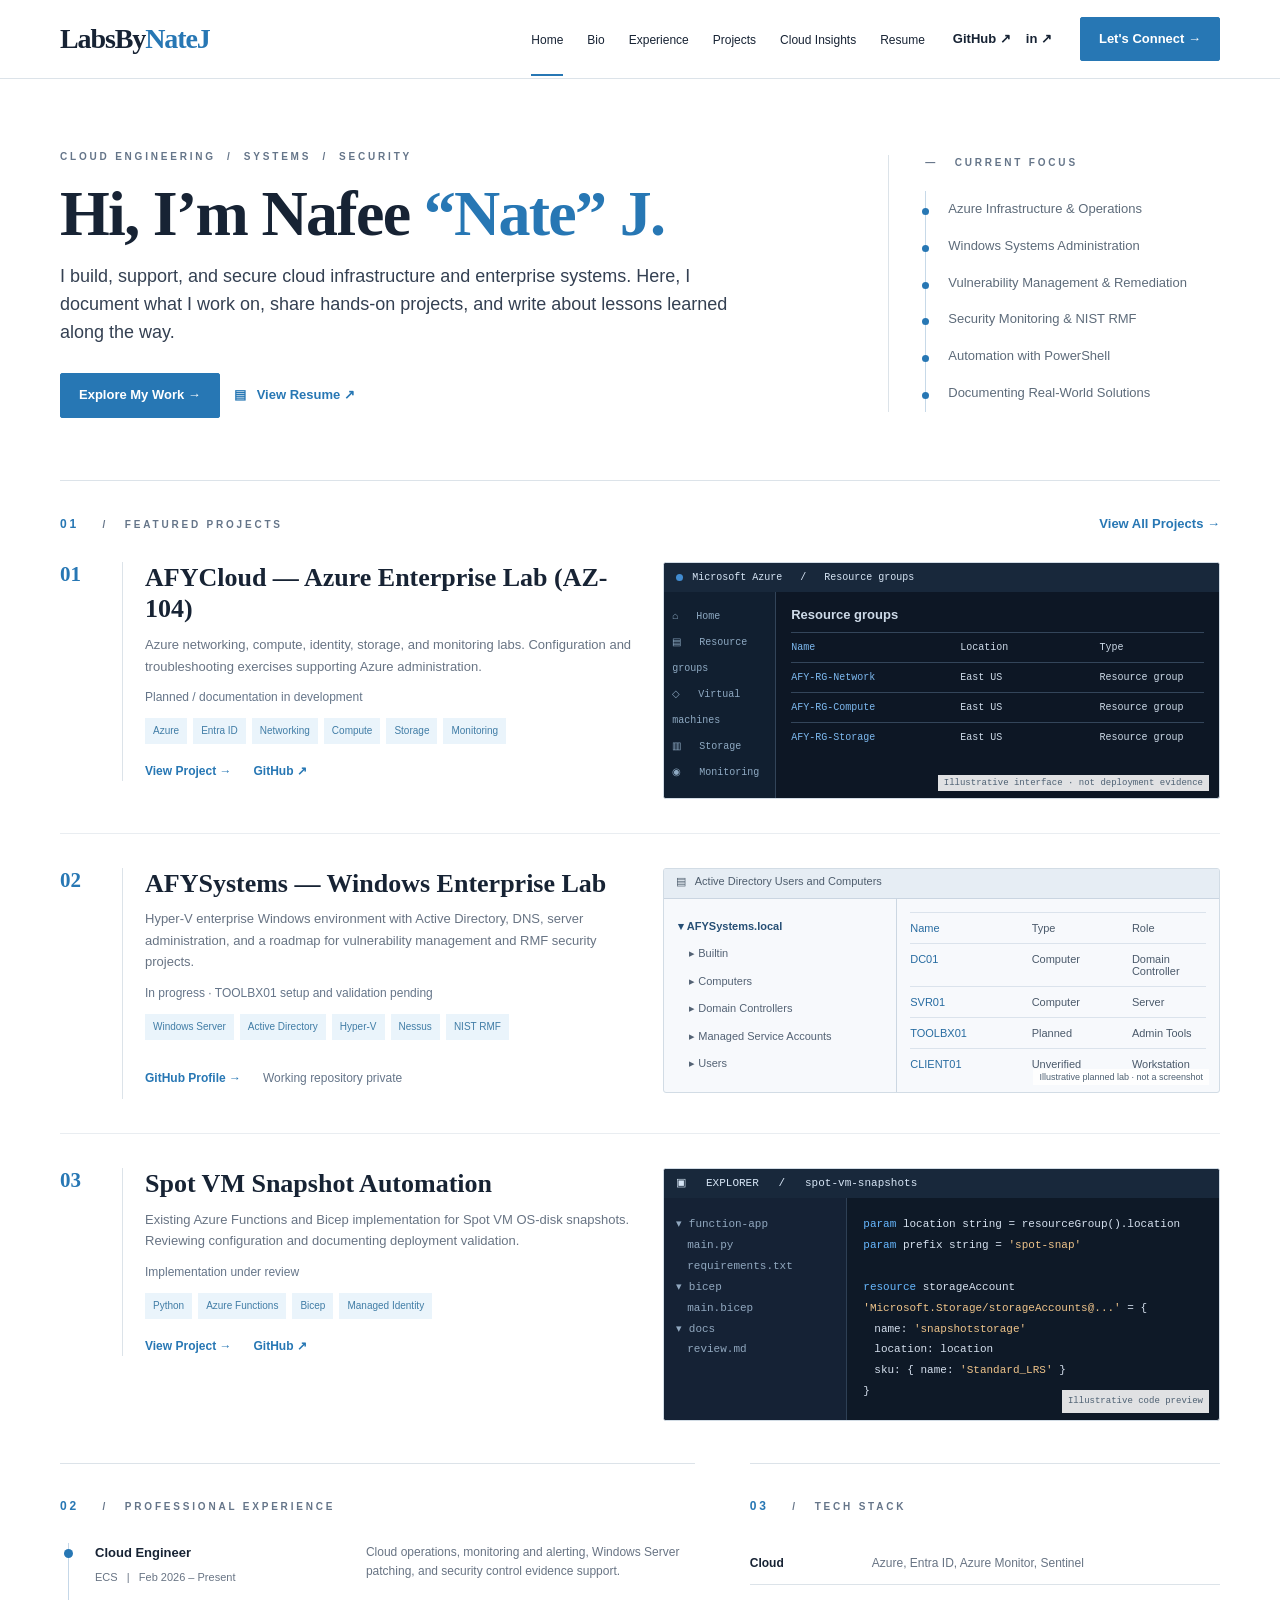
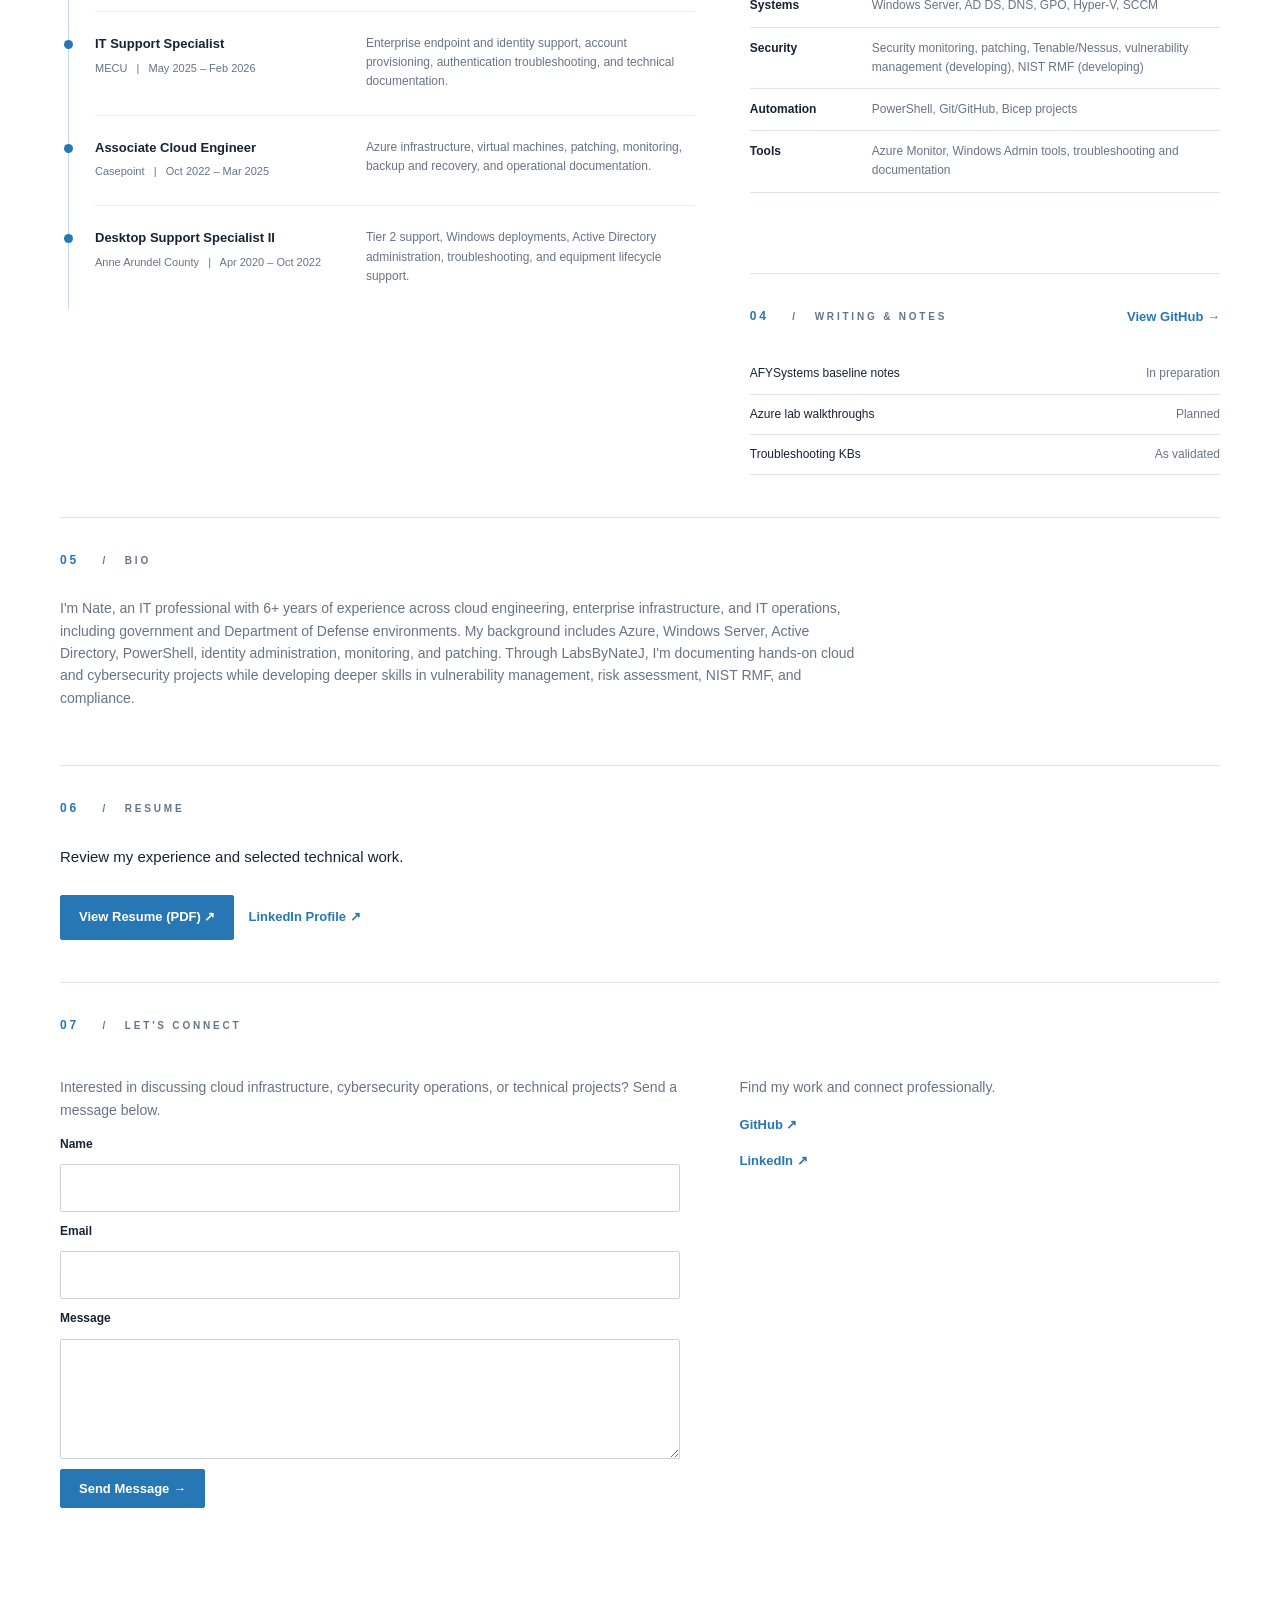
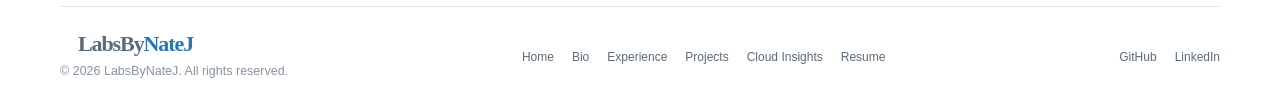
==== commit 08e99132: "Rebuild portfolio homepage in reference-inspired editorial light design" ====
--- a/index.html
+++ b/index.html
@@ -3,56 +3,43 @@
 <head>
 <meta charset="utf-8"><meta name="viewport" content="width=device-width,initial-scale=1">
 <title>LabsByNateJ | Cloud Infrastructure & Cybersecurity</title>
-<meta name="description" content="LabsByNateJ: Azure and Windows infrastructure experience, hands-on security operations projects, vulnerability management, and RMF learning.">
-<meta name="theme-color" content="#071321"><link rel="canonical" href="https://labsbynatej.com/">
+<meta name="description" content="Nate's cloud engineering, enterprise Windows infrastructure, security operations and cybersecurity lab portfolio.">
+<meta name="theme-color" content="#ffffff"><link rel="canonical" href="https://labsbynatej.com/">
 <link rel="icon" href="/favicon-32.png" sizes="32x32">
-<meta property="og:title" content="LabsByNateJ | Cloud Engineering & Security"><meta property="og:type" content="website"><meta property="og:url" content="https://labsbynatej.com/"><meta property="og:description" content="Azure and Windows infrastructure projects, cybersecurity operations labs, and technical documentation.">
+<meta property="og:title" content="LabsByNateJ | Cloud Infrastructure & Cybersecurity"><meta property="og:type" content="website"><meta property="og:url" content="https://labsbynatej.com/"><meta property="og:description" content="Azure, enterprise infrastructure, cybersecurity projects and practical technical documentation.">
 <style>
-:root{color-scheme:dark;--bg:#071321;--panel:#0c1d30;--line:#1d3b56;--blue:#168bff;--text:#edf5ff;--muted:#aec2d7;--green:#70e5a0;--gold:#ffd479}
-*{box-sizing:border-box}html{scroll-behavior:smooth;scroll-padding-top:90px}body{margin:0;background:radial-gradient(ellipse at 72% 5%,#0c294a 0%,transparent 38%),var(--bg);font:15px/1.6 Inter,system-ui,-apple-system,"Segoe UI",sans-serif;color:var(--text)}a{color:inherit;text-decoration:none}a:focus-visible,button:focus-visible{outline:3px solid #7dc5ff;outline-offset:3px}a:hover{color:#83c7ff}.wrap{max-width:1220px;margin:auto;padding-left:24px;padding-right:24px}
-header{position:sticky;top:0;z-index:10;background:#071321ed;border-bottom:1px solid var(--line);backdrop-filter:blur(14px)}.nav{min-height:70px;display:flex;align-items:center;justify-content:space-between;gap:22px}.brand{font-weight:850;font-size:23px;white-space:nowrap;letter-spacing:-.8px}.brand span,.accent{color:var(--blue)}.links{display:flex;align-items:center;gap:20px;font-size:13px}.social{display:flex;gap:8px}.social a,.button{border:1px solid #3a6286;border-radius:7px;padding:9px 14px;font-size:13px;font-weight:650;display:inline-flex;align-items:center;justify-content:center;gap:8px}.social .linkedin,.button.primary{background:#087dff;border-color:#087dff;color:white}.menu-button{display:none;background:transparent;border:1px solid var(--line);border-radius:7px;padding:8px 12px;color:white;cursor:pointer}
-.hero{display:grid;grid-template-columns:1.05fr .95fr;gap:38px;align-items:center;padding-top:72px;padding-bottom:55px}.hero h1{font-size:clamp(34px,4.5vw,60px);line-height:1.12;letter-spacing:-2px;margin:0 0 8px}.hero h2{font-size:clamp(18px,2vw,24px);margin:0 0 12px}.lead{font-size:16px;color:var(--muted);max-width:660px;margin:0 0 18px}.facts{display:flex;flex-wrap:wrap;gap:12px;margin:20px 0}.fact{border-left:2px solid var(--blue);padding:1px 12px}.fact strong{display:block;font-size:15px}.fact small{color:var(--muted)}.actions{display:flex;flex-wrap:wrap;gap:10px;margin-top:22px}.hero-visual{min-height:320px;display:flex;align-items:center;justify-content:center;flex-direction:column;border:1px solid #17466e;border-radius:18px;background:radial-gradient(circle at center,#123d6c,#07182a 65%);box-shadow:inset 0 0 70px #0a2a4c}.cloud{font-size:95px;color:#2798ff;line-height:1}.tiles{display:grid;grid-template-columns:repeat(5,1fr);gap:8px;width:94%;margin-top:12px}.tile{text-align:center;border:1px solid #23609b;border-radius:8px;padding:14px 4px;background:#0b2541}.tile b{display:block;font-size:12px}.tile small{display:block;color:#a7c5e1;font-size:10px}.tile span{font-size:23px}
-section.content{border-top:1px solid var(--line);padding-top:28px;padding-bottom:30px}.heading{display:flex;justify-content:space-between;align-items:baseline;gap:15px;margin-bottom:15px}.heading h2{font-size:23px;letter-spacing:-.4px;margin:0}.heading p{margin:0;color:var(--muted);font-size:13px}.grid3{display:grid;grid-template-columns:repeat(3,1fr);gap:14px}.card,.cert,.doc{background:linear-gradient(145deg,#0d2238,#091827);border:1px solid var(--line);border-radius:10px}.card{padding:20px;display:flex;flex-direction:column;gap:12px}.card h3{font-size:17px;margin:0}.card p{color:var(--muted);font-size:13px;margin:0}.card-top{display:flex;align-items:center;justify-content:space-between;gap:12px}.symbol{color:#49a9ff;font-size:26px}.pill{font-size:11px;border-radius:20px;padding:4px 9px;border:1px solid #856a2b;color:var(--gold);background:#40300c55;white-space:nowrap}.pill.done{color:var(--green);border-color:#246e4d;background:#143d2b}.result{border:1px solid #1c4263;border-radius:7px;padding:10px;font-size:12px;color:#c5d8ea;background:#071c30}.result strong{color:#7ec5ff}.card-bottom{margin-top:auto;display:flex;flex-wrap:wrap;gap:12px;font-size:13px}.card-bottom a{color:#64b8ff}.certs{display:grid;grid-template-columns:repeat(4,1fr);gap:10px}.cert{padding:14px;min-height:75px}.cert strong{display:block;font-size:14px}.cert small{color:var(--muted)}.experience{display:grid;grid-template-columns:repeat(2,1fr);gap:12px}.experience article{border-left:2px solid #167cf1;padding:6px 18px;background:#0b1c2b;border-radius:0 8px 8px 0}.experience h3{margin:0;font-size:16px}.experience .meta{color:#86bfff;font-size:12px}.experience p{color:var(--muted);font-size:13px;margin:7px 0}.kb{display:grid;grid-template-columns:repeat(3,1fr);gap:10px}.doc{padding:16px}.doc h3{margin:0;font-size:15px}.doc p{color:var(--muted);font-size:12px;margin:5px 0}.learn{display:flex;align-items:center;justify-content:space-between;gap:18px;border:1px solid var(--line);border-radius:9px;padding:17px 22px;background:var(--panel)}.learn small{color:var(--muted)}.learn .track{flex:1;max-width:380px;height:9px;background:#1a3853;border-radius:10px}.learn .track span{display:block;background:#168bff;height:100%;width:0;border-radius:10px}.muted{color:var(--muted)}footer{border-top:1px solid var(--line);padding:25px 0 40px}.footer{display:flex;justify-content:space-between;gap:20px;flex-wrap:wrap}.footer a{color:#86c3ff;margin-left:15px}
-@media(max-width:1000px){.hero{grid-template-columns:1fr}.hero-visual{min-height:260px}.grid3,.kb{grid-template-columns:repeat(2,1fr)}.certs{grid-template-columns:repeat(2,1fr)}.links{gap:11px}}
-@media(max-width:700px){.wrap{padding-left:18px;padding-right:18px}.nav{flex-wrap:wrap;min-height:65px}.menu-button{display:block;margin-left:auto}.links{display:none;order:3;width:100%;flex-direction:column;align-items:stretch;padding:8px 0 15px}.links.open{display:flex}.links a{padding:8px}.social{display:none}.hero{padding-top:45px}.hero h1{letter-spacing:-1px}.tiles{grid-template-columns:repeat(3,1fr)}.grid3,.kb,.experience,.certs{grid-template-columns:1fr}.heading{align-items:flex-start;flex-direction:column;gap:4px}.learn{flex-wrap:wrap}.learn .track{min-width:100%}.card{padding:17px}}
+:root{--ink:#172334;--blue:#2777b4;--blue2:#eaf4fb;--muted:#687484;--line:#dce3e9;--paper:#fff;--sub:#f8fafc}
+*{box-sizing:border-box}html{scroll-behavior:smooth;scroll-padding-top:90px}body{margin:0;background:var(--paper);color:var(--ink);font:15px/1.6 "Segoe UI",Arial,sans-serif}a{color:inherit;text-decoration:none}a:hover{color:var(--blue)}a:focus-visible,button:focus-visible,input:focus-visible,textarea:focus-visible{outline:3px solid #71b4e6;outline-offset:3px}.container{width:min(1160px,calc(100% - 70px));margin:auto}.serif{font-family:Georgia,"Times New Roman",serif}
+header{background:#fff;border-bottom:1px solid var(--line);position:sticky;top:0;z-index:10}.nav{min-height:78px;display:flex;align-items:center;gap:28px}.brand{font:700 28px Georgia,serif;letter-spacing:-1.1px;white-space:nowrap}.brand span,.blue{color:var(--blue)}.navlinks{display:flex;align-items:center;gap:24px;margin-left:auto;font-size:12px}.navlinks a{padding:29px 0 24px;border-bottom:2px solid transparent}.navlinks a:hover,.navlinks a:first-child{border-bottom-color:var(--blue)}.social{display:flex;gap:15px;align-items:center}.social a{font-weight:700;font-size:13px}.btn{display:inline-flex;align-items:center;justify-content:center;gap:9px;padding:11px 18px;border:1px solid var(--blue);background:var(--blue);color:#fff;font-size:13px;font-weight:600;border-radius:2px;cursor:pointer}.btn:hover{background:#155f98;color:white}.btn.ghost{background:white;color:var(--blue)}.menu{display:none;background:white;border:1px solid var(--line);padding:7px 10px}
+.hero{display:grid;grid-template-columns:1.6fr .7fr;gap:70px;padding:70px 0 62px;align-items:center}.eyebrow,.section-kicker{font-size:10px;letter-spacing:2.8px;text-transform:uppercase;font-weight:700;color:#657589}.hero h1{font:700 clamp(40px,5vw,65px)/1.1 Georgia,serif;letter-spacing:-1.7px;margin:14px 0}.hero p{font-size:18px;line-height:1.55;max-width:690px;margin:0;color:#344052}.actions{display:flex;flex-wrap:wrap;gap:14px;margin-top:26px;align-items:center}.textlink{font-size:13px;color:var(--blue);font-weight:600}.focus{border-left:1px solid var(--line);padding-left:36px}.focus ul{margin:20px 0 0;padding:0;list-style:none}.focus li{padding:8px 0 8px 22px;position:relative;color:#5d6b7a;font-size:13px;border-left:1px solid #c7d9e8}.focus li:before{content:"";position:absolute;left:-4px;top:17px;width:7px;height:7px;border-radius:50%;background:var(--blue)}
+.section{border-top:1px solid var(--line);padding:33px 0 42px}.section-head{display:flex;justify-content:space-between;align-items:center;margin-bottom:27px}.section-kicker b{color:var(--blue);margin-right:18px;font-size:12px}.project{display:grid;grid-template-columns:43px 1fr 48%;gap:19px;align-items:start;padding:0 0 34px;margin-bottom:34px;border-bottom:1px solid #e9edf1}.project:last-child{border-bottom:0;margin-bottom:0;padding-bottom:0}.number{font:700 21px Georgia,serif;color:var(--blue)}.project-copy{border-left:1px solid var(--line);padding-left:22px}.project h2{font:700 clamp(20px,2.2vw,26px)/1.22 Georgia,serif;margin:0 0 9px}.project p{font-size:13px;color:var(--muted);line-height:1.65;margin:0 0 8px}.status{font-size:12px;color:#657589;display:block;margin:11px 0}.tags{display:flex;flex-wrap:wrap;gap:6px;margin:11px 0 18px}.tag{background:#eaf4fb;color:#417da6;font-size:10px;padding:5px 8px}.project-links{display:flex;gap:22px;align-items:center}.project-links a{font-size:12px;color:var(--blue);font-weight:600}.preview{border:1px solid #d2dce5;border-radius:3px;min-height:222px;overflow:hidden;position:relative;background:#f2f6fa}.preview-caption{position:absolute;bottom:7px;right:10px;background:#ffffffde;color:#4d6072;font-size:9px;padding:3px 6px;z-index:2}.azure-preview{background:#0d1725;color:#cddae8;font:10px "Consolas",monospace}.windowbar{height:29px;background:#18283b;display:flex;align-items:center;padding:0 12px;gap:9px;color:#d6e5f5}.dot{width:7px;height:7px;border-radius:50%;background:#418cd1}.azure-body{display:grid;grid-template-columns:112px 1fr;min-height:193px}.azure-side{background:#111f30;padding:12px 8px;border-right:1px solid #324459;line-height:2.6;color:#8faac3}.azure-main{padding:15px}.azure-main h4{font:600 13px "Segoe UI",sans-serif;margin:0 0 10px}.fake-row{display:grid;grid-template-columns:1.1fr .9fr .7fr;gap:5px;border-top:1px solid #33455a;padding:9px 0}.fake-row span:first-child{color:#7db9ef}
+.ad-preview{background:#f7f9fc;font:11px "Segoe UI",sans-serif}.adbar{height:30px;background:#e6edf4;border-bottom:1px solid #cad5e1;padding:6px 12px;color:#4e5d6d}.adbody{display:grid;grid-template-columns:42% 58%;min-height:191px}.tree{border-right:1px solid #ccd7e2;padding:14px;color:#536274;line-height:2.5}.tree b{color:#264f75}.objects{padding:13px;color:#4b5a6b}.objects .fake-row{border-top:1px solid #dbe3ec}.objects .fake-row span:first-child{color:#286ca1}.code-preview{background:#0e1927;color:#d6e1ef;font:11px/1.9 Consolas,monospace}.code-layout{display:grid;grid-template-columns:33% 67%;min-height:222px}.code-files{background:#152235;padding:16px 12px;border-right:1px solid #2e4055;color:#91a8bf}.code-lines{padding:16px;white-space:pre-wrap;overflow:hidden}.code-lines em{color:#67b8ff;font-style:normal}.code-lines strong{color:#efc48a;font-weight:normal}
+.lower{display:grid;grid-template-columns:1.35fr 1fr;gap:55px}.timeline{border-left:1px solid #c5d7e8;margin:22px 0 0 8px;padding-left:26px}.job{position:relative;display:grid;grid-template-columns:1fr 1.3fr;gap:18px;padding:0 0 23px;margin-bottom:22px;border-bottom:1px solid #e9edf1}.job:last-child{border:0}.job:before{content:"";position:absolute;left:-31px;top:6px;width:9px;height:9px;border-radius:50%;background:var(--blue)}.job h3{font-size:13px;margin:0}.job small{color:var(--muted);font-size:11px}.job p{font-size:12px;color:var(--muted);margin:0}.tech-table{margin-top:20px}.tech-row{display:grid;grid-template-columns:110px 1fr;border-bottom:1px solid var(--line);padding:11px 0;gap:12px;font-size:12px}.tech-row b{font-weight:600}.tech-row span{color:var(--muted)}.notes{margin-top:38px}.note{display:flex;justify-content:space-between;border-bottom:1px solid var(--line);padding:10px 0;font-size:12px}.note span{color:var(--muted)}.about p,.contact p{color:var(--muted);max-width:800px;font-size:14px}.contact-grid{display:grid;grid-template-columns:1.3fr 1fr;gap:55px}.contact-form{display:grid;gap:10px;max-width:620px}.contact-form label{font-size:12px;font-weight:700}.contact-form input,.contact-form textarea{width:100%;padding:11px;border:1px solid #c8d5e0;font:inherit;border-radius:2px}.contact-form button{justify-self:start}.form-status{font-size:12px;min-height:18px}.form-honeypot{position:absolute;left:-9999px}.footer{border-top:1px solid var(--line);padding:24px 0 30px;display:flex;align-items:center;justify-content:space-between;gap:15px}.footer a{font-size:12px;color:#5b6a79;margin-left:18px}.footer small{color:#8793a0}.footer .brand{font-size:22px}
+@media(max-width:950px){.container{width:min(100% - 40px,1160px)}.navlinks{gap:12px}.hero{gap:30px}.project{grid-template-columns:30px 1fr 44%;gap:12px}.lower{gap:30px}.job{grid-template-columns:1fr}}
+@media(max-width:700px){.container{width:calc(100% - 32px)}.nav{min-height:66px;flex-wrap:wrap;gap:12px}.brand{font-size:24px}.menu{display:block;margin-left:auto}.navlinks{display:none;order:5;width:100%;margin:0;flex-direction:column;align-items:stretch;gap:0}.navlinks.open{display:flex}.navlinks a{padding:9px 0}.social{margin-left:0}.nav>.btn{display:none}.hero{grid-template-columns:1fr;padding:48px 0 38px;gap:25px}.hero h1{font-size:43px}.hero p{font-size:16px}.focus{padding-left:20px}.project{grid-template-columns:28px 1fr}.project .preview{grid-column:2;min-height:205px}.lower,.contact-grid{grid-template-columns:1fr}.job{grid-template-columns:1fr;gap:4px}.section{padding:26px 0}.footer{flex-wrap:wrap}.footer a{margin:0 12px 0 0}.section-head{align-items:flex-start}}
 @media(prefers-reduced-motion:reduce){html{scroll-behavior:auto}}
-.contact-grid{display:grid;grid-template-columns:minmax(0,1.35fr) minmax(260px,.65fr);gap:22px;align-items:start}.contact-form,.contact-aside{border:1px solid var(--line);border-radius:12px;background:var(--panel);padding:24px}.contact-form{display:flex;flex-direction:column;gap:9px}.contact-form label{font-size:13px;font-weight:700;margin-top:6px}.contact-form input:not(.form-honeypot),.contact-form textarea{width:100%;padding:12px 14px;background:#071321;border:1px solid #3a6286;border-radius:7px;color:var(--text);font:inherit;resize:vertical}.contact-form input:focus,.contact-form textarea:focus{outline:2px solid #58afff;outline-offset:2px}.contact-form button{align-self:flex-start;margin-top:10px;cursor:pointer}.contact-form button:disabled{opacity:.7;cursor:wait}.contact-aside h3{margin:0 0 9px}.form-status{min-height:20px;margin:0;font-size:13px}.form-status.error{color:#ffadad}.form-status.success{color:var(--green)}.form-honeypot{position:absolute;left:-9999px;opacity:0;width:1px;height:1px}@media(max-width:700px){.contact-grid{grid-template-columns:1fr}.contact-form,.contact-aside{padding:18px}}
 </style>
 </head>
 <body>
-<header><nav class="nav wrap" aria-label="Main navigation"><a class="brand" href="#home">LabsBy<span>NateJ</span></a><button class="menu-button" id="menu" type="button" aria-expanded="false" aria-controls="navlinks">☰ Menu</button><div class="links" id="navlinks"><a href="#about">About Me</a><a href="#projects">Projects</a><a href="#experience">Experience</a><a href="/LabsByNateJ_Cloud_Engineer_Resume_Modern.pdf" target="_blank" rel="noopener noreferrer" type="application/pdf">Resume ↗</a><a href="#knowledge">Knowledge Base</a><a href="#contact">Contact</a></div><div class="social"><a href="https://github.com/LabsByNateJ" target="_blank" rel="noopener noreferrer">GitHub ↗</a><a class="linkedin" href="https://www.linkedin.com/in/natejumriyani" target="_blank" rel="noopener noreferrer">LinkedIn ↗</a></div></nav></header>
+<header><nav class="container nav" aria-label="Main navigation"><a class="brand" href="#home">LabsBy<span>NateJ</span></a><button class="menu" id="menu" type="button" aria-expanded="false" aria-controls="navlinks">☰ Menu</button><div class="navlinks" id="navlinks"><a href="#home">Home</a><a href="#about">Bio</a><a href="#experience">Experience</a><a href="#projects">Projects</a><a href="#insights">Cloud Insights</a><a href="#resume">Resume</a></div><div class="social"><a href="https://github.com/LabsByNateJ" target="_blank" rel="noopener noreferrer" aria-label="GitHub">GitHub ↗</a><a href="https://www.linkedin.com/in/natejumriyani" target="_blank" rel="noopener noreferrer" aria-label="LinkedIn">in ↗</a></div><a class="btn" href="#contact">Let's Connect →</a></nav></header>
 <main id="home">
-<section class="hero wrap"><div><h1>Hi, I’m Nafee <span class="accent">“Nate”</span> J.</h1><h2>Cloud & Windows Infrastructure | Cybersecurity Operations</h2><p class="lead">I bring enterprise Azure and Windows infrastructure experience to hands-on cybersecurity operations, vulnerability management, and security compliance projects.</p><div class="facts"><div class="fact"><strong>6+ Years</strong><small>IT experience</small></div><div class="fact"><strong>Azure &amp; DoD</strong><small>Cloud environments</small></div><div class="fact"><strong>B.S. Cybersecurity</strong><small>UMGC</small></div></div><div class="actions"><a class="button primary" href="#projects">View My Projects →</a><a class="button" href="#resume">View My Resume →</a><a class="button" href="https://www.linkedin.com/in/natejumriyani" target="_blank" rel="noopener noreferrer">Contact Me ↗</a></div></div><div class="hero-visual" aria-label="Cloud engineering focus areas"><div class="cloud" aria-hidden="true">☁</div><div class="tiles"><div class="tile"><span aria-hidden="true">▤</span><b>Infrastructure</b><small>Azure &amp; servers</small></div><div class="tile"><span aria-hidden="true">◆</span><b>Security</b><small>Hardening &amp; controls</small></div><div class="tile"><span aria-hidden="true">⚙</span><b>Automation</b><small>PowerShell</small></div><div class="tile"><span aria-hidden="true">▥</span><b>Monitoring</b><small>Logs &amp; alerts</small></div><div class="tile"><span aria-hidden="true">◉</span><b>Identity</b><small>Entra ID &amp; RBAC</small></div></div></div></section>
-<section class="content wrap" id="about"><div class="heading"><h2>About Me</h2><p>Infrastructure experience, cybersecurity direction</p></div><p class="muted">I’m Nafee “Nate” J., an IT professional with 6+ years of experience across Azure cloud infrastructure, Windows systems, and enterprise operations, including government and Department of Defense environments. My background includes identity administration, monitoring, patching, and security-related operations. Through LabsByNateJ, I document practical cloud and cybersecurity work while developing deeper skills in vulnerability management, NIST RMF, and security compliance.</p><div class="actions"><a class="button" href="#experience">Explore My Experience →</a><a class="button" href="#projects">View My Projects →</a></div></section>
-
-<section class="content wrap" id="projects"><div class="heading"><h2>◈ Featured Projects</h2><p>Hands-on work, documented progress, and practical results</p></div><div class="grid3">
-<article class="card"><div class="card-top"><span class="symbol" aria-hidden="true">▣</span><span class="pill">Documentation under review</span></div><h3>Azure Spot VM Snapshot Automation</h3><p>Azure snapshot automation project with implementation and supporting documentation under review.</p><div class="result"><strong>Focus:</strong> Azure automation, repeatable infrastructure tasks, and validation.</div><div class="card-bottom"><a href="https://github.com/LabsByNateJ" target="_blank" rel="noopener noreferrer">Browse GitHub ↗</a><span class="muted">Detailed case study pending</span></div></article>
-<article class="card"><div class="card-top"><span class="symbol" aria-hidden="true">▤</span><span class="pill">In Progress</span></div><h3>AFYSystems Enterprise Cybersecurity Lab</h3><p>Hyper-V Windows enterprise environment supporting Active Directory, administration, vulnerability assessment, remediation, and RMF exercises.</p><div class="result"><strong>Current focus:</strong> Resolve TOOLBX01 installation, validate infrastructure, confirm Nessus readiness and authorized scan scope.</div><div class="card-bottom"><a href="https://github.com/LabsByNateJ" target="_blank" rel="noopener noreferrer">Browse GitHub ↗</a><span class="muted">Documentation in progress</span></div></article>
-<article class="card"><div class="card-top"><span class="symbol" aria-hidden="true">⬡</span><span class="pill">In Development</span></div><h3>Cybersecurity Operations &amp; RMF Roadmap</h3><p>Six planned projects covering vulnerability assessment, risk prioritization, remediation, NIST 800-53 control assessment, RMF/eMASS simulation, and executive reporting.</p><div class="result"><strong>Status:</strong> Planned. Projects will be published with validated findings, sanitized evidence, and reports as they are completed.</div><div class="card-bottom"><a href="https://github.com/LabsByNateJ" target="_blank" rel="noopener noreferrer">GitHub profile ↗</a><span class="muted">Project evidence forthcoming</span></div></article>
-</div></section>
-<section class="content wrap" id="certifications"><div class="heading"><h2>♧ Certifications</h2><p>Earned credentials — AZ-104 is in progress, not yet earned</p></div><div class="certs"><div class="cert"><strong>Microsoft AZ-900</strong><small>Azure Fundamentals</small></div><div class="cert"><strong>CompTIA Security+</strong><small>Security fundamentals</small></div><div class="cert"><strong>CompTIA Network+</strong><small>Networking fundamentals</small></div><div class="cert"><strong>CompTIA A+</strong><small>IT support fundamentals</small></div></div></section>
-<section class="content wrap" id="experience"><div class="heading"><h2>◷ Experience</h2><p>Enterprise IT, cloud operations, infrastructure and security</p></div><div class="experience"><article><h3>Cloud Engineer</h3><div class="meta">ECS · Feb 2026 – Present</div><p>Cloud operations, Microsoft Sentinel and KQL investigations, monitoring and alerting, Windows Server patching, and security control evidence support.</p></article><article><h3>IT Support Specialist</h3><div class="meta">MECU · May 2025 – Feb 2026</div><p>Enterprise endpoint and identity support, account provisioning, authentication troubleshooting, imaging, and technical knowledge articles.</p></article><article><h3>Associate Cloud Engineer</h3><div class="meta">Casepoint · Oct 2022 – Mar 2025</div><p>Azure infrastructure, VM operations, patch management, vulnerability remediation, backup and recovery, and operational documentation.</p></article><article><h3>Desktop Support Specialist II</h3><div class="meta">Anne Arundel County · Apr 2020 – Oct 2022</div><p>Tier 2 endpoint support, Windows deployments, Active Directory domain joins, troubleshooting, and equipment lifecycle management.</p></article></div></section>
-<section class="content wrap" id="resume"><div class="heading"><h2>▤ Resume</h2><p>Professional background and selected technical experience</p></div><p class="muted">Preview my public-safe Cloud Engineer resume in your browser, highlighting cloud operations, infrastructure, security monitoring, and compliance support.</p><div class="actions"><a class="button primary" href="/LabsByNateJ_Cloud_Engineer_Resume_Modern.pdf" target="_blank" rel="noopener noreferrer" type="application/pdf">View Resume (PDF) ↗</a><a class="button" href="#experience">Review Experience →</a><a class="button" href="https://www.linkedin.com/in/natejumriyani" target="_blank" rel="noopener noreferrer">LinkedIn Profile ↗</a></div></section>
-<section class="content wrap" id="knowledge"><div class="heading"><h2>▣ Knowledge Base</h2><p>Technical notes, SOPs, KB articles and practical reference material</p></div><div class="kb"><article class="doc"><h3>Identity &amp; Access Management</h3><p>IAM SOP in development: identity foundations, role assignments and validation steps.</p><span class="pill">Draft in progress</span></article><article class="doc"><h3>Windows Server &amp; Infrastructure</h3><p>Domain services, DNS, GPO, enterprise lab notes, troubleshooting and administration guides.</p><span class="pill">Documentation planned</span></article><article class="doc"><h3>Security, Automation &amp; Top 10</h3><p>Security checklists, PowerShell references, operational SOPs, and curated “10 Must-Have” resources.</p><span class="pill">Documentation planned</span></article></div></section>
-<section class="content wrap" id="learning"><div class="heading"><h2>▥ What I’m Learning Now</h2><p>Hands-on learning and professional development</p></div><div class="learn"><div><strong>Cybersecurity operations &amp; Azure administration</strong><br><small>Hands-on labs: vulnerability management, remediation, RMF, and Azure</small></div><span class="pill">In Progress</span><div class="track" role="img" aria-label="Progress percentage not yet verified"><span></span></div><small>Working through hands-on labs</small></div></section>
-</main>
-<section class="content wrap" id="contact"><div class="heading"><h2>Contact Me</h2><p>Connect about infrastructure, cybersecurity, and technical projects</p></div><p class="muted">Have an opportunity, question, or collaboration in mind? Send a message using the form below, or connect with me on LinkedIn.</p><div class="contact-grid"><form class="contact-form" id="contact-form" action="https://formspree.io/f/mgaokzdg" method="POST"><label for="contact-name">Your Name</label><input id="contact-name" name="name" type="text" autocomplete="name" maxlength="120" required placeholder="Your name"><label for="contact-email">Your Email</label><input id="contact-email" name="email" type="email" autocomplete="email" maxlength="254" required placeholder="you@example.com"><label for="contact-message">Your Message</label><textarea id="contact-message" name="message" rows="6" maxlength="4000" required placeholder="Tell me a little about your inquiry..."></textarea><input type="text" name="_gotcha" tabindex="-1" autocomplete="off" aria-hidden="true" class="form-honeypot"><button class="button primary" type="submit" id="contact-submit">Send Message →</button><p id="contact-status" class="form-status" role="status" aria-live="polite"></p><small class="muted">Your details will only be used to respond to your inquiry. Please don't send passwords or sensitive information.</small></form><aside class="contact-aside"><h3>Prefer LinkedIn?</h3><p class="muted">You can also connect or message me directly through my professional profile.</p><a class="button" href="https://www.linkedin.com/in/natejumriyani" target="_blank" rel="noopener noreferrer">Connect on LinkedIn ↗</a></aside></div></section><footer><div class="wrap footer"><div><strong>LabsBy<span class="accent">NateJ</span></strong><br><small class="muted">Cloud Infrastructure &amp; Cybersecurity</small></div><div><a href="https://github.com/LabsByNateJ" target="_blank" rel="noopener noreferrer">GitHub ↗</a><a href="https://www.linkedin.com/in/natejumriyani" target="_blank" rel="noopener noreferrer">LinkedIn ↗</a><a href="#contact">Contact Me ↗</a><a href="#home">↑ Top</a></div></div></footer>
+<section class="container hero"><div><div class="eyebrow">Cloud Engineering&nbsp; / &nbsp;Systems&nbsp; / &nbsp;Security</div><h1>Hi, I’m Nafee <span class="blue">“Nate” J.</span></h1><p>I build, support, and secure cloud infrastructure and enterprise systems. Here, I document what I work on, share hands-on projects, and write about lessons learned along the way.</p><div class="actions"><a class="btn" href="#projects">Explore My Work →</a><a class="textlink" href="/LabsByNateJ_Cloud_Engineer_Resume_Modern.pdf" target="_blank" rel="noopener noreferrer">▤ &nbsp; View Resume ↗</a></div></div><aside class="focus"><div class="eyebrow">— &nbsp; Current Focus</div><ul><li>Azure Infrastructure &amp; Operations</li><li>Windows Systems Administration</li><li>Vulnerability Management &amp; Remediation</li><li>Security Monitoring &amp; NIST RMF</li><li>Automation with PowerShell</li><li>Documenting Real-World Solutions</li></ul></aside></section>
+<section class="container section" id="projects"><div class="section-head"><div class="section-kicker"><b>01</b> / &nbsp; Featured Projects</div><a class="textlink" href="https://github.com/LabsByNateJ" target="_blank" rel="noopener noreferrer">View All Projects →</a></div>
+<article class="project"><div class="number">01</div><div class="project-copy"><h2>AFYCloud — Azure Enterprise Lab (AZ-104)</h2><p>Azure networking, compute, identity, storage, and monitoring labs. Configuration and troubleshooting exercises supporting Azure administration.</p><span class="status">Planned / documentation in development</span><div class="tags"><span class="tag">Azure</span><span class="tag">Entra ID</span><span class="tag">Networking</span><span class="tag">Compute</span><span class="tag">Storage</span><span class="tag">Monitoring</span></div><div class="project-links"><a href="https://github.com/LabsByNateJ/AFYCloud" target="_blank" rel="noopener noreferrer">View Project →</a><a href="https://github.com/LabsByNateJ/AFYCloud" target="_blank" rel="noopener noreferrer">GitHub ↗</a></div></div><div class="preview azure-preview" role="img" aria-label="Illustrative Azure portal style resource inventory"><div class="windowbar"><span class="dot"></span> Microsoft Azure &nbsp; / &nbsp; Resource groups</div><div class="azure-body"><div class="azure-side">⌂ &nbsp; Home<br>▤ &nbsp; Resource groups<br>◇ &nbsp; Virtual machines<br>▥ &nbsp; Storage<br>◉ &nbsp; Monitoring</div><div class="azure-main"><h4>Resource groups</h4><div class="fake-row"><span>Name</span><span>Location</span><span>Type</span></div><div class="fake-row"><span>AFY-RG-Network</span><span>East US</span><span>Resource group</span></div><div class="fake-row"><span>AFY-RG-Compute</span><span>East US</span><span>Resource group</span></div><div class="fake-row"><span>AFY-RG-Storage</span><span>East US</span><span>Resource group</span></div></div></div><span class="preview-caption">Illustrative interface · not deployment evidence</span></div></article>
+<article class="project"><div class="number">02</div><div class="project-copy"><h2>AFYSystems — Windows Enterprise Lab</h2><p>Hyper-V enterprise Windows environment with Active Directory, DNS, server administration, and a roadmap for vulnerability management and RMF security projects.</p><span class="status">In progress · TOOLBX01 setup and validation pending</span><div class="tags"><span class="tag">Windows Server</span><span class="tag">Active Directory</span><span class="tag">Hyper-V</span><span class="tag">Nessus</span><span class="tag">NIST RMF</span></div><div class="project-links"><a href="https://github.com/LabsByNateJ" target="_blank" rel="noopener noreferrer">GitHub Profile →</a><span class="status">Working repository private</span></div></div><div class="preview ad-preview" role="img" aria-label="Illustrative Active Directory Users and Computers interface"><div class="adbar">▤ &nbsp; Active Directory Users and Computers</div><div class="adbody"><div class="tree"><b>▾ AFYSystems.local</b><br>　▸ Builtin<br>　▸ Computers<br>　▸ Domain Controllers<br>　▸ Managed Service Accounts<br>　▸ Users</div><div class="objects"><div class="fake-row"><span>Name</span><span>Type</span><span>Role</span></div><div class="fake-row"><span>DC01</span><span>Computer</span><span>Domain Controller</span></div><div class="fake-row"><span>SVR01</span><span>Computer</span><span>Server</span></div><div class="fake-row"><span>TOOLBX01</span><span>Planned</span><span>Admin Tools</span></div><div class="fake-row"><span>CLIENT01</span><span>Unverified</span><span>Workstation</span></div></div></div><span class="preview-caption">Illustrative planned lab · not a screenshot</span></div></article>
+<article class="project"><div class="number">03</div><div class="project-copy"><h2>Spot VM Snapshot Automation</h2><p>Existing Azure Functions and Bicep implementation for Spot VM OS-disk snapshots. Reviewing configuration and documenting deployment validation.</p><span class="status">Implementation under review</span><div class="tags"><span class="tag">Python</span><span class="tag">Azure Functions</span><span class="tag">Bicep</span><span class="tag">Managed Identity</span></div><div class="project-links"><a href="https://github.com/LabsByNateJ/spotvm-snapshot-automation" target="_blank" rel="noopener noreferrer">View Project →</a><a href="https://github.com/LabsByNateJ/spotvm-snapshot-automation" target="_blank" rel="noopener noreferrer">GitHub ↗</a></div></div><div class="preview code-preview" role="img" aria-label="Illustrative code editor with Azure snapshot automation files"><div class="windowbar">▣ &nbsp; EXPLORER &nbsp; / &nbsp; spot-vm-snapshots</div><div class="code-layout"><div class="code-files">▾ function-app<br>　main.py<br>　requirements.txt<br>▾ bicep<br>　main.bicep<br>▾ docs<br>　review.md</div><div class="code-lines"><em>param</em> location string = resourceGroup().location<br><em>param</em> prefix string = <strong>'spot-snap'</strong><br><br><em>resource</em> storageAccount <strong>'Microsoft.Storage/storageAccounts@...'</strong> = {<br>　name: <strong>'snapshotstorage'</strong><br>　location: location<br>　sku: { name: <strong>'Standard_LRS'</strong> }<br>}</div></div><span class="preview-caption">Illustrative code preview</span></div></article>
+</section>
+<div class="container lower"><section class="section" id="experience"><div class="section-head"><div class="section-kicker"><b>02</b> / &nbsp; Professional Experience</div></div><div class="timeline"><article class="job"><div><h3>Cloud Engineer</h3><small>ECS &nbsp; | &nbsp; Feb 2026 – Present</small></div><p>Cloud operations, monitoring and alerting, Windows Server patching, and security control evidence support.</p></article><article class="job"><div><h3>IT Support Specialist</h3><small>MECU &nbsp; | &nbsp; May 2025 – Feb 2026</small></div><p>Enterprise endpoint and identity support, account provisioning, authentication troubleshooting, and technical documentation.</p></article><article class="job"><div><h3>Associate Cloud Engineer</h3><small>Casepoint &nbsp; | &nbsp; Oct 2022 – Mar 2025</small></div><p>Azure infrastructure, virtual machines, patching, monitoring, backup and recovery, and operational documentation.</p></article><article class="job"><div><h3>Desktop Support Specialist II</h3><small>Anne Arundel County &nbsp; | &nbsp; Apr 2020 – Oct 2022</small></div><p>Tier 2 support, Windows deployments, Active Directory administration, troubleshooting, and equipment lifecycle support.</p></article></div></section>
+<div><section class="section"><div class="section-head"><div class="section-kicker"><b>03</b> / &nbsp; Tech Stack</div></div><div class="tech-table"><div class="tech-row"><b>Cloud</b><span>Azure, Entra ID, Azure Monitor, Sentinel</span></div><div class="tech-row"><b>Systems</b><span>Windows Server, AD DS, DNS, GPO, Hyper-V, SCCM</span></div><div class="tech-row"><b>Security</b><span>Security monitoring, patching, Tenable/Nessus, vulnerability management (developing), NIST RMF (developing)</span></div><div class="tech-row"><b>Automation</b><span>PowerShell, Git/GitHub, Bicep projects</span></div><div class="tech-row"><b>Tools</b><span>Azure Monitor, Windows Admin tools, troubleshooting and documentation</span></div></div></section><section class="section notes" id="insights"><div class="section-head"><div class="section-kicker"><b>04</b> / &nbsp; Writing &amp; Notes</div><a class="textlink" href="https://github.com/LabsByNateJ" target="_blank" rel="noopener noreferrer">View GitHub →</a></div><div class="note">AFYSystems baseline notes <span>In preparation</span></div><div class="note">Azure lab walkthroughs <span>Planned</span></div><div class="note">Troubleshooting KBs <span>As validated</span></div></section></div></div>
+<section class="container section about" id="about"><div class="section-head"><div class="section-kicker"><b>05</b> / &nbsp; Bio</div></div><p>I'm Nate, an IT professional with 6+ years of experience across cloud engineering, enterprise infrastructure, and IT operations, including government and Department of Defense environments. My background includes Azure, Windows Server, Active Directory, PowerShell, identity administration, monitoring, and patching. Through LabsByNateJ, I'm documenting hands-on cloud and cybersecurity projects while developing deeper skills in vulnerability management, risk assessment, NIST RMF, and compliance.</p></section>
+<section class="container section" id="resume"><div class="section-head"><div class="section-kicker"><b>06</b> / &nbsp; Resume</div></div><p class="muted">Review my experience and selected technical work.</p><div class="actions"><a class="btn" href="/LabsByNateJ_Cloud_Engineer_Resume_Modern.pdf" target="_blank" rel="noopener noreferrer">View Resume (PDF) ↗</a><a class="textlink" href="https://www.linkedin.com/in/natejumriyani" target="_blank" rel="noopener noreferrer">LinkedIn Profile ↗</a></div></section>
+<section class="container section contact" id="contact"><div class="section-head"><div class="section-kicker"><b>07</b> / &nbsp; Let's Connect</div></div><div class="contact-grid"><div><p>Interested in discussing cloud infrastructure, cybersecurity operations, or technical projects? Send a message below.</p><form class="contact-form" id="contact-form" action="https://formspree.io/f/mgaokzdg" method="POST"><label for="contact-name">Name</label><input id="contact-name" name="name" required maxlength="120" autocomplete="name"><label for="contact-email">Email</label><input id="contact-email" name="email" type="email" required maxlength="254" autocomplete="email"><label for="contact-message">Message</label><textarea id="contact-message" name="message" rows="4" maxlength="4000" required></textarea><input class="form-honeypot" name="_gotcha" type="text" tabindex="-1" autocomplete="off" aria-hidden="true"><button class="btn" type="submit" id="contact-submit">Send Message →</button><p class="form-status" id="contact-status" role="status" aria-live="polite"></p></form></div><div><p>Find my work and connect professionally.</p><p><a class="textlink" href="https://github.com/LabsByNateJ" target="_blank" rel="noopener noreferrer">GitHub ↗</a></p><p><a class="textlink" href="https://www.linkedin.com/in/natejumriyani" target="_blank" rel="noopener noreferrer">LinkedIn ↗</a></p></div></div></section>
+</main><footer class="container footer"><div><a class="brand" href="#home">LabsBy<span>NateJ</span></a><br><small>© 2026 LabsByNateJ. All rights reserved.</small></div><div><a href="#home">Home</a><a href="#about">Bio</a><a href="#experience">Experience</a><a href="#projects">Projects</a><a href="#insights">Cloud Insights</a><a href="#resume">Resume</a></div><div><a href="https://github.com/LabsByNateJ" target="_blank" rel="noopener noreferrer">GitHub</a><a href="https://www.linkedin.com/in/natejumriyani" target="_blank" rel="noopener noreferrer">LinkedIn</a></div></footer>
 <script>
 const menu=document.getElementById('menu'),links=document.getElementById('navlinks');
 menu.addEventListener('click',()=>{const open=links.classList.toggle('open');menu.setAttribute('aria-expanded',String(open));});
 links.querySelectorAll('a').forEach(a=>a.addEventListener('click',()=>{links.classList.remove('open');menu.setAttribute('aria-expanded','false');}));
-const contactForm=document.getElementById('contact-form');
-contactForm.addEventListener('submit',async(event)=>{
-  event.preventDefault();
-  const status=document.getElementById('contact-status');
-  const button=document.getElementById('contact-submit');
-  status.textContent='Sending your message…';status.className='form-status';button.disabled=true;
-  try{
-    const response=await fetch(contactForm.action,{method:'POST',body:new FormData(contactForm),headers:{'Accept':'application/json'}});
-    if(!response.ok)throw new Error('Submission was not accepted');
-    contactForm.reset();status.textContent='Thanks! Your message has been submitted successfully.';status.className='form-status success';
-  }catch(error){status.textContent='Your message could not be sent. Please try again, or contact me on LinkedIn.';status.className='form-status error';}
-  finally{button.disabled=false;}
-});
+const form=document.getElementById('contact-form');
+form.addEventListener('submit',async e=>{e.preventDefault();const status=document.getElementById('contact-status'),button=document.getElementById('contact-submit');status.textContent='Sending…';button.disabled=true;try{const response=await fetch(form.action,{method:'POST',body:new FormData(form),headers:{Accept:'application/json'}});if(!response.ok)throw new Error('Not accepted');form.reset();status.textContent='Your message has been sent.';}catch(err){status.textContent='Unable to send. Please contact me through LinkedIn.';}finally{button.disabled=false;}});
 </script>
 </body></html>
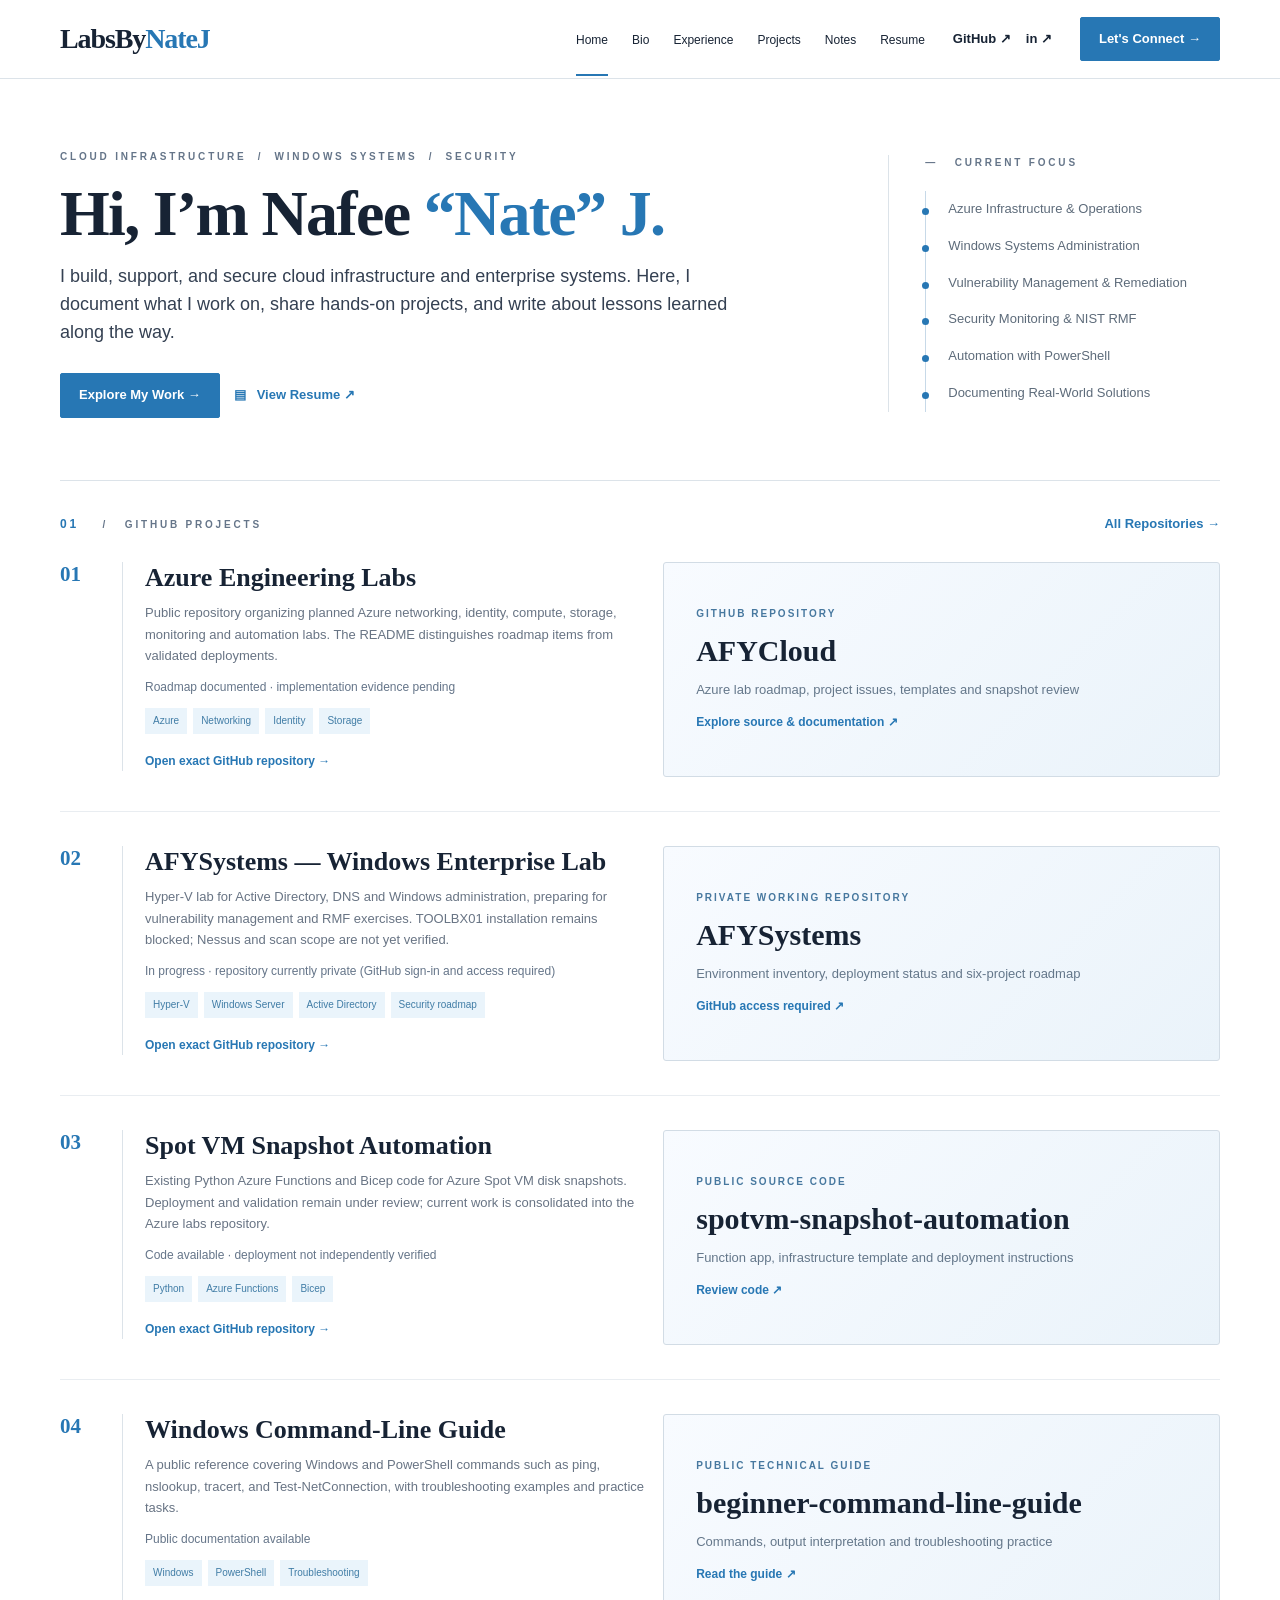
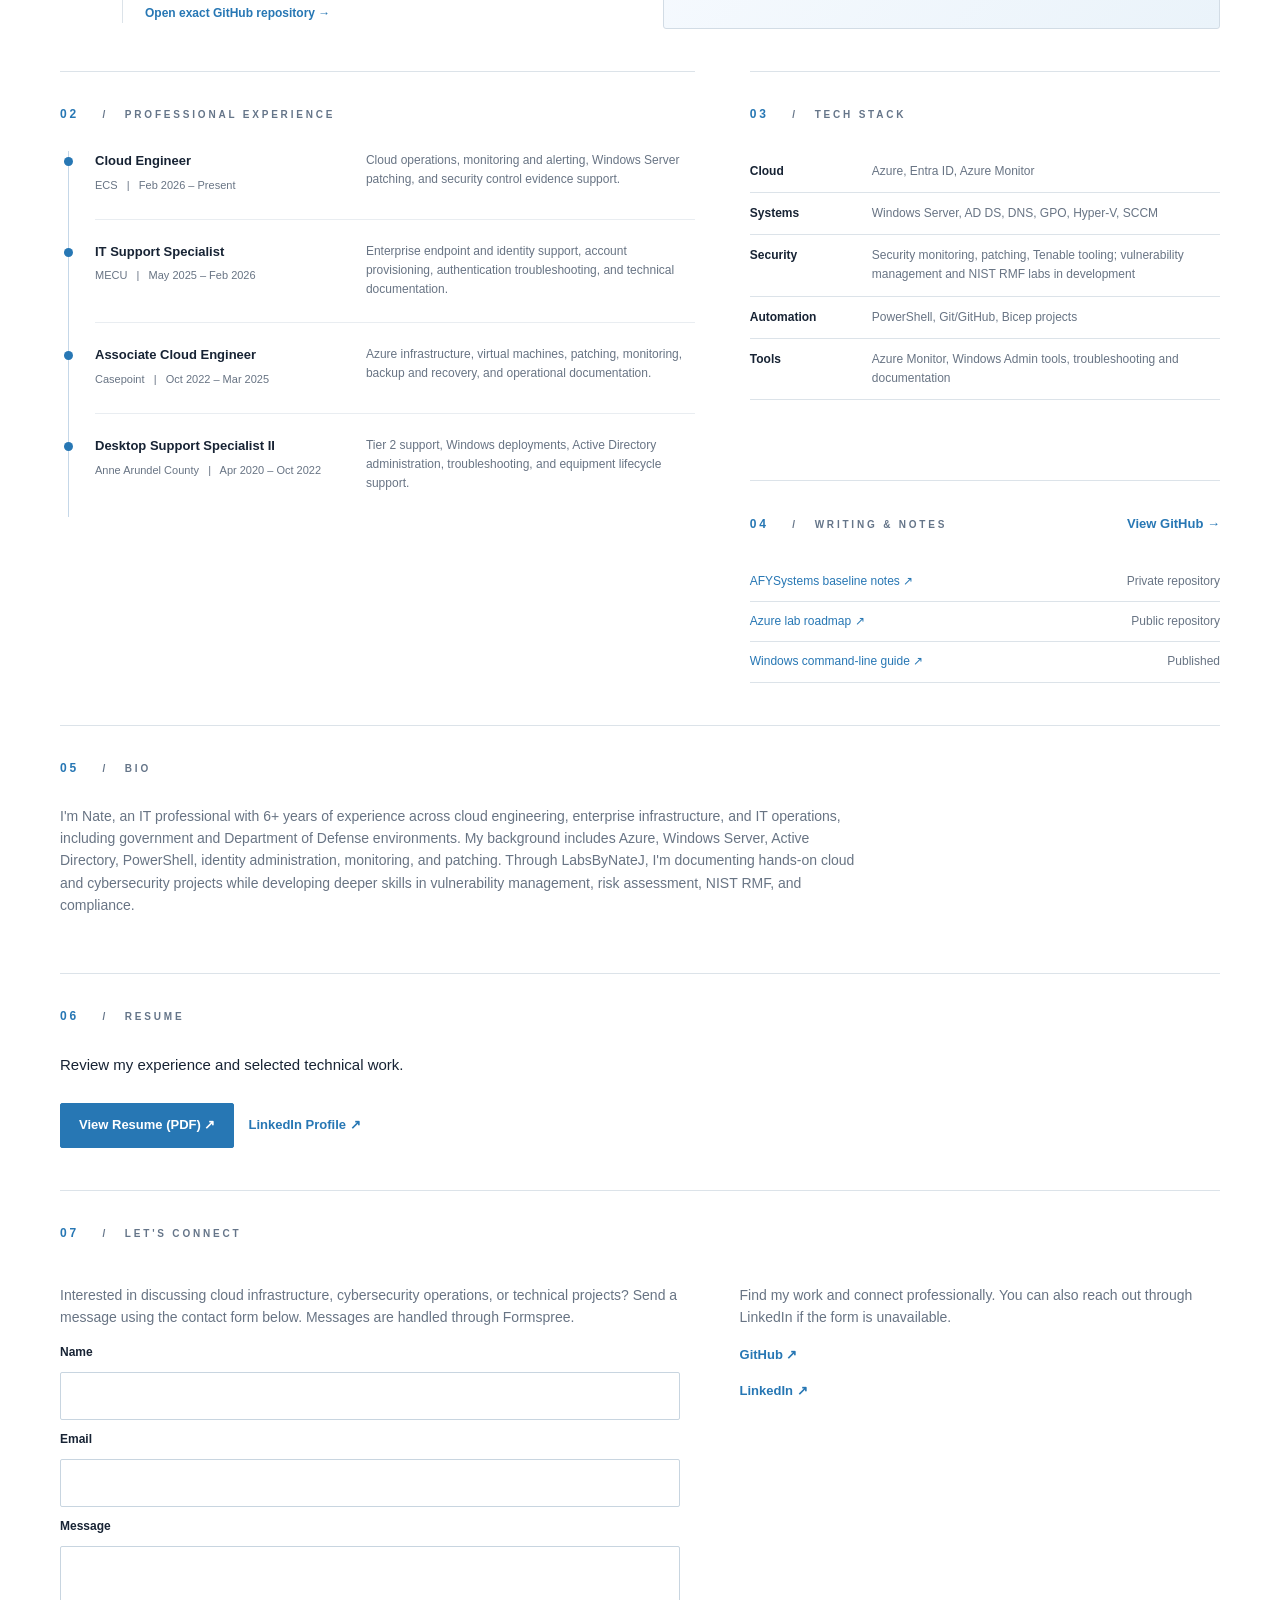
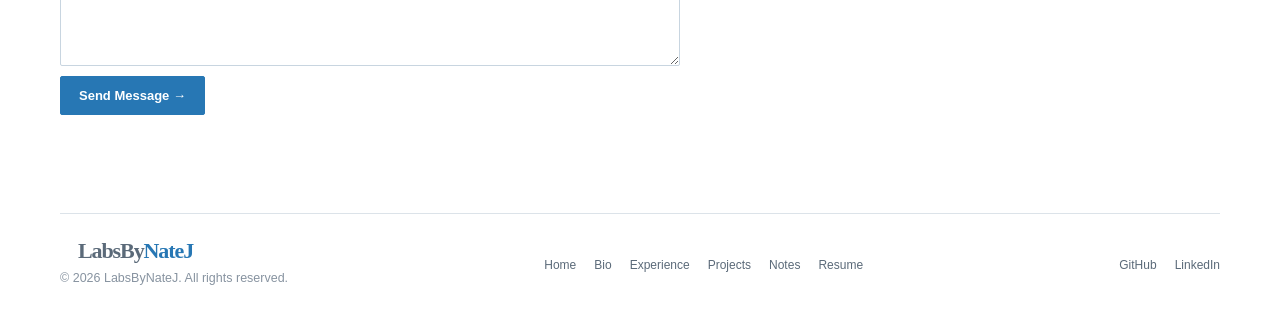
==== commit 51f6d22b: "Align site to verified GitHub repositories, repair navigation and preserve contact form" ====
--- a/index.html
+++ b/index.html
@@ -18,28 +18,30 @@
 @media(max-width:950px){.container{width:min(100% - 40px,1160px)}.navlinks{gap:12px}.hero{gap:30px}.project{grid-template-columns:30px 1fr 44%;gap:12px}.lower{gap:30px}.job{grid-template-columns:1fr}}
 @media(max-width:700px){.container{width:calc(100% - 32px)}.nav{min-height:66px;flex-wrap:wrap;gap:12px}.brand{font-size:24px}.menu{display:block;margin-left:auto}.navlinks{display:none;order:5;width:100%;margin:0;flex-direction:column;align-items:stretch;gap:0}.navlinks.open{display:flex}.navlinks a{padding:9px 0}.social{margin-left:0}.nav>.btn{display:none}.hero{grid-template-columns:1fr;padding:48px 0 38px;gap:25px}.hero h1{font-size:43px}.hero p{font-size:16px}.focus{padding-left:20px}.project{grid-template-columns:28px 1fr}.project .preview{grid-column:2;min-height:205px}.lower,.contact-grid{grid-template-columns:1fr}.job{grid-template-columns:1fr;gap:4px}.section{padding:26px 0}.footer{flex-wrap:wrap}.footer a{margin:0 12px 0 0}.section-head{align-items:flex-start}}
 @media(prefers-reduced-motion:reduce){html{scroll-behavior:auto}}
+.repo-panel{display:flex;flex-direction:column;justify-content:center;gap:12px;padding:32px;background:linear-gradient(135deg,#f8fbff,#eaf3fa);color:var(--ink);min-height:215px;transition:transform .2s ease,border-color .2s ease,box-shadow .2s ease}.repo-panel:hover{transform:translateY(-3px);border-color:var(--blue);box-shadow:0 10px 24px #16456a15;color:var(--ink)}.repo-label{font-size:10px;letter-spacing:2px;color:#47789f;font-weight:700}.repo-panel strong{font:700 clamp(20px,2.6vw,30px) Georgia,serif;overflow-wrap:anywhere}.repo-panel>span:nth-of-type(2){color:#64778a;font-size:13px}.repo-cta{color:var(--blue);font-size:12px;font-weight:700}.note a{color:var(--blue)}@media(max-width:700px){.repo-panel{min-height:180px;padding:24px}}
 </style>
 </head>
 <body>
-<header><nav class="container nav" aria-label="Main navigation"><a class="brand" href="#home">LabsBy<span>NateJ</span></a><button class="menu" id="menu" type="button" aria-expanded="false" aria-controls="navlinks">☰ Menu</button><div class="navlinks" id="navlinks"><a href="#home">Home</a><a href="#about">Bio</a><a href="#experience">Experience</a><a href="#projects">Projects</a><a href="#insights">Cloud Insights</a><a href="#resume">Resume</a></div><div class="social"><a href="https://github.com/LabsByNateJ" target="_blank" rel="noopener noreferrer" aria-label="GitHub">GitHub ↗</a><a href="https://www.linkedin.com/in/natejumriyani" target="_blank" rel="noopener noreferrer" aria-label="LinkedIn">in ↗</a></div><a class="btn" href="#contact">Let's Connect →</a></nav></header>
+<header><nav class="container nav" aria-label="Main navigation"><a class="brand" href="/" aria-label="LabsByNateJ home">LabsBy<span>NateJ</span></a><button class="menu" id="menu" type="button" aria-expanded="false" aria-controls="navlinks">☰ Menu</button><div class="navlinks" id="navlinks"><a href="/">Home</a><a href="#about">Bio</a><a href="#experience">Experience</a><a href="#projects">Projects</a><a href="#insights">Notes</a><a href="#resume">Resume</a></div><div class="social"><a href="https://github.com/LabsByNateJ" target="_blank" rel="noopener noreferrer" aria-label="GitHub">GitHub ↗</a><a href="https://www.linkedin.com/in/natejumriyani" target="_blank" rel="noopener noreferrer" aria-label="LinkedIn">in ↗</a></div><a class="btn" href="#contact">Let's Connect →</a></nav></header>
 <main id="home">
-<section class="container hero"><div><div class="eyebrow">Cloud Engineering&nbsp; / &nbsp;Systems&nbsp; / &nbsp;Security</div><h1>Hi, I’m Nafee <span class="blue">“Nate” J.</span></h1><p>I build, support, and secure cloud infrastructure and enterprise systems. Here, I document what I work on, share hands-on projects, and write about lessons learned along the way.</p><div class="actions"><a class="btn" href="#projects">Explore My Work →</a><a class="textlink" href="/LabsByNateJ_Cloud_Engineer_Resume_Modern.pdf" target="_blank" rel="noopener noreferrer">▤ &nbsp; View Resume ↗</a></div></div><aside class="focus"><div class="eyebrow">— &nbsp; Current Focus</div><ul><li>Azure Infrastructure &amp; Operations</li><li>Windows Systems Administration</li><li>Vulnerability Management &amp; Remediation</li><li>Security Monitoring &amp; NIST RMF</li><li>Automation with PowerShell</li><li>Documenting Real-World Solutions</li></ul></aside></section>
-<section class="container section" id="projects"><div class="section-head"><div class="section-kicker"><b>01</b> / &nbsp; Featured Projects</div><a class="textlink" href="https://github.com/LabsByNateJ" target="_blank" rel="noopener noreferrer">View All Projects →</a></div>
-<article class="project"><div class="number">01</div><div class="project-copy"><h2>AFYCloud — Azure Enterprise Lab (AZ-104)</h2><p>Azure networking, compute, identity, storage, and monitoring labs. Configuration and troubleshooting exercises supporting Azure administration.</p><span class="status">Planned / documentation in development</span><div class="tags"><span class="tag">Azure</span><span class="tag">Entra ID</span><span class="tag">Networking</span><span class="tag">Compute</span><span class="tag">Storage</span><span class="tag">Monitoring</span></div><div class="project-links"><a href="https://github.com/LabsByNateJ/AFYCloud" target="_blank" rel="noopener noreferrer">View Project →</a><a href="https://github.com/LabsByNateJ/AFYCloud" target="_blank" rel="noopener noreferrer">GitHub ↗</a></div></div><div class="preview azure-preview" role="img" aria-label="Illustrative Azure portal style resource inventory"><div class="windowbar"><span class="dot"></span> Microsoft Azure &nbsp; / &nbsp; Resource groups</div><div class="azure-body"><div class="azure-side">⌂ &nbsp; Home<br>▤ &nbsp; Resource groups<br>◇ &nbsp; Virtual machines<br>▥ &nbsp; Storage<br>◉ &nbsp; Monitoring</div><div class="azure-main"><h4>Resource groups</h4><div class="fake-row"><span>Name</span><span>Location</span><span>Type</span></div><div class="fake-row"><span>AFY-RG-Network</span><span>East US</span><span>Resource group</span></div><div class="fake-row"><span>AFY-RG-Compute</span><span>East US</span><span>Resource group</span></div><div class="fake-row"><span>AFY-RG-Storage</span><span>East US</span><span>Resource group</span></div></div></div><span class="preview-caption">Illustrative interface · not deployment evidence</span></div></article>
-<article class="project"><div class="number">02</div><div class="project-copy"><h2>AFYSystems — Windows Enterprise Lab</h2><p>Hyper-V enterprise Windows environment with Active Directory, DNS, server administration, and a roadmap for vulnerability management and RMF security projects.</p><span class="status">In progress · TOOLBX01 setup and validation pending</span><div class="tags"><span class="tag">Windows Server</span><span class="tag">Active Directory</span><span class="tag">Hyper-V</span><span class="tag">Nessus</span><span class="tag">NIST RMF</span></div><div class="project-links"><a href="https://github.com/LabsByNateJ" target="_blank" rel="noopener noreferrer">GitHub Profile →</a><span class="status">Working repository private</span></div></div><div class="preview ad-preview" role="img" aria-label="Illustrative Active Directory Users and Computers interface"><div class="adbar">▤ &nbsp; Active Directory Users and Computers</div><div class="adbody"><div class="tree"><b>▾ AFYSystems.local</b><br>　▸ Builtin<br>　▸ Computers<br>　▸ Domain Controllers<br>　▸ Managed Service Accounts<br>　▸ Users</div><div class="objects"><div class="fake-row"><span>Name</span><span>Type</span><span>Role</span></div><div class="fake-row"><span>DC01</span><span>Computer</span><span>Domain Controller</span></div><div class="fake-row"><span>SVR01</span><span>Computer</span><span>Server</span></div><div class="fake-row"><span>TOOLBX01</span><span>Planned</span><span>Admin Tools</span></div><div class="fake-row"><span>CLIENT01</span><span>Unverified</span><span>Workstation</span></div></div></div><span class="preview-caption">Illustrative planned lab · not a screenshot</span></div></article>
-<article class="project"><div class="number">03</div><div class="project-copy"><h2>Spot VM Snapshot Automation</h2><p>Existing Azure Functions and Bicep implementation for Spot VM OS-disk snapshots. Reviewing configuration and documenting deployment validation.</p><span class="status">Implementation under review</span><div class="tags"><span class="tag">Python</span><span class="tag">Azure Functions</span><span class="tag">Bicep</span><span class="tag">Managed Identity</span></div><div class="project-links"><a href="https://github.com/LabsByNateJ/spotvm-snapshot-automation" target="_blank" rel="noopener noreferrer">View Project →</a><a href="https://github.com/LabsByNateJ/spotvm-snapshot-automation" target="_blank" rel="noopener noreferrer">GitHub ↗</a></div></div><div class="preview code-preview" role="img" aria-label="Illustrative code editor with Azure snapshot automation files"><div class="windowbar">▣ &nbsp; EXPLORER &nbsp; / &nbsp; spot-vm-snapshots</div><div class="code-layout"><div class="code-files">▾ function-app<br>　main.py<br>　requirements.txt<br>▾ bicep<br>　main.bicep<br>▾ docs<br>　review.md</div><div class="code-lines"><em>param</em> location string = resourceGroup().location<br><em>param</em> prefix string = <strong>'spot-snap'</strong><br><br><em>resource</em> storageAccount <strong>'Microsoft.Storage/storageAccounts@...'</strong> = {<br>　name: <strong>'snapshotstorage'</strong><br>　location: location<br>　sku: { name: <strong>'Standard_LRS'</strong> }<br>}</div></div><span class="preview-caption">Illustrative code preview</span></div></article>
+<section class="container hero"><div><div class="eyebrow">Cloud Infrastructure&nbsp; / &nbsp;Windows Systems&nbsp; / &nbsp;Security</div><h1>Hi, I’m Nafee <span class="blue">“Nate” J.</span></h1><p>I build, support, and secure cloud infrastructure and enterprise systems. Here, I document what I work on, share hands-on projects, and write about lessons learned along the way.</p><div class="actions"><a class="btn" href="#projects">Explore My Work →</a><a class="textlink" href="/LabsByNateJ_Cloud_Engineer_Resume_Modern.pdf" target="_blank" rel="noopener noreferrer">▤ &nbsp; View Resume ↗</a></div></div><aside class="focus"><div class="eyebrow">— &nbsp; Current Focus</div><ul><li>Azure Infrastructure &amp; Operations</li><li>Windows Systems Administration</li><li>Vulnerability Management &amp; Remediation</li><li>Security Monitoring &amp; NIST RMF</li><li>Automation with PowerShell</li><li>Documenting Real-World Solutions</li></ul></aside></section>
+<section class="container section" id="projects"><div class="section-head"><div class="section-kicker"><b>01</b> / &nbsp; GitHub Projects</div><a class="textlink" href="https://github.com/LabsByNateJ?tab=repositories" target="_blank" rel="noopener noreferrer">All Repositories →</a></div>
+<article class="project"><div class="number">01</div><div class="project-copy"><h2><a href="https://github.com/LabsByNateJ/AFYCloud" target="_blank" rel="noopener noreferrer">Azure Engineering Labs</a></h2><p>Public repository organizing planned Azure networking, identity, compute, storage, monitoring and automation labs. The README distinguishes roadmap items from validated deployments.</p><span class="status">Roadmap documented · implementation evidence pending</span><div class="tags"><span class="tag">Azure</span><span class="tag">Networking</span><span class="tag">Identity</span><span class="tag">Storage</span></div><div class="project-links"><a href="https://github.com/LabsByNateJ/AFYCloud" target="_blank" rel="noopener noreferrer">Open exact GitHub repository →</a></div></div><a class="preview repo-panel" href="https://github.com/LabsByNateJ/AFYCloud" target="_blank" rel="noopener noreferrer" aria-label="Open Azure engineering labs repository"><span class="repo-label">GITHUB REPOSITORY</span><strong>AFYCloud</strong><span>Azure lab roadmap, project issues, templates and snapshot review</span><span class="repo-cta">Explore source &amp; documentation ↗</span></a></article>
+<article class="project"><div class="number">02</div><div class="project-copy"><h2><a href="https://github.com/LabsByNateJ/AFYSystems" target="_blank" rel="noopener noreferrer">AFYSystems — Windows Enterprise Lab</a></h2><p>Hyper-V lab for Active Directory, DNS and Windows administration, preparing for vulnerability management and RMF exercises. TOOLBX01 installation remains blocked; Nessus and scan scope are not yet verified.</p><span class="status">In progress · repository currently private (GitHub sign-in and access required)</span><div class="tags"><span class="tag">Hyper-V</span><span class="tag">Windows Server</span><span class="tag">Active Directory</span><span class="tag">Security roadmap</span></div><div class="project-links"><a href="https://github.com/LabsByNateJ/AFYSystems" target="_blank" rel="noopener noreferrer">Open exact GitHub repository →</a></div></div><a class="preview repo-panel" href="https://github.com/LabsByNateJ/AFYSystems" target="_blank" rel="noopener noreferrer" aria-label="Open AFYSystems private repository"><span class="repo-label">PRIVATE WORKING REPOSITORY</span><strong>AFYSystems</strong><span>Environment inventory, deployment status and six-project roadmap</span><span class="repo-cta">GitHub access required ↗</span></a></article>
+<article class="project"><div class="number">03</div><div class="project-copy"><h2><a href="https://github.com/LabsByNateJ/spotvm-snapshot-automation" target="_blank" rel="noopener noreferrer">Spot VM Snapshot Automation</a></h2><p>Existing Python Azure Functions and Bicep code for Azure Spot VM disk snapshots. Deployment and validation remain under review; current work is consolidated into the Azure labs repository.</p><span class="status">Code available · deployment not independently verified</span><div class="tags"><span class="tag">Python</span><span class="tag">Azure Functions</span><span class="tag">Bicep</span></div><div class="project-links"><a href="https://github.com/LabsByNateJ/spotvm-snapshot-automation" target="_blank" rel="noopener noreferrer">Open exact GitHub repository →</a></div></div><a class="preview repo-panel" href="https://github.com/LabsByNateJ/spotvm-snapshot-automation" target="_blank" rel="noopener noreferrer" aria-label="Open snapshot automation repository"><span class="repo-label">PUBLIC SOURCE CODE</span><strong>spotvm-snapshot-automation</strong><span>Function app, infrastructure template and deployment instructions</span><span class="repo-cta">Review code ↗</span></a></article>
+<article class="project"><div class="number">04</div><div class="project-copy"><h2><a href="https://github.com/LabsByNateJ/beginner-command-line-guide" target="_blank" rel="noopener noreferrer">Windows Command-Line Guide</a></h2><p>A public reference covering Windows and PowerShell commands such as ping, nslookup, tracert, and Test-NetConnection, with troubleshooting examples and practice tasks.</p><span class="status">Public documentation available</span><div class="tags"><span class="tag">Windows</span><span class="tag">PowerShell</span><span class="tag">Troubleshooting</span></div><div class="project-links"><a href="https://github.com/LabsByNateJ/beginner-command-line-guide" target="_blank" rel="noopener noreferrer">Open exact GitHub repository →</a></div></div><a class="preview repo-panel" href="https://github.com/LabsByNateJ/beginner-command-line-guide" target="_blank" rel="noopener noreferrer" aria-label="Open command line guide repository"><span class="repo-label">PUBLIC TECHNICAL GUIDE</span><strong>beginner-command-line-guide</strong><span>Commands, output interpretation and troubleshooting practice</span><span class="repo-cta">Read the guide ↗</span></a></article>
 </section>
 <div class="container lower"><section class="section" id="experience"><div class="section-head"><div class="section-kicker"><b>02</b> / &nbsp; Professional Experience</div></div><div class="timeline"><article class="job"><div><h3>Cloud Engineer</h3><small>ECS &nbsp; | &nbsp; Feb 2026 – Present</small></div><p>Cloud operations, monitoring and alerting, Windows Server patching, and security control evidence support.</p></article><article class="job"><div><h3>IT Support Specialist</h3><small>MECU &nbsp; | &nbsp; May 2025 – Feb 2026</small></div><p>Enterprise endpoint and identity support, account provisioning, authentication troubleshooting, and technical documentation.</p></article><article class="job"><div><h3>Associate Cloud Engineer</h3><small>Casepoint &nbsp; | &nbsp; Oct 2022 – Mar 2025</small></div><p>Azure infrastructure, virtual machines, patching, monitoring, backup and recovery, and operational documentation.</p></article><article class="job"><div><h3>Desktop Support Specialist II</h3><small>Anne Arundel County &nbsp; | &nbsp; Apr 2020 – Oct 2022</small></div><p>Tier 2 support, Windows deployments, Active Directory administration, troubleshooting, and equipment lifecycle support.</p></article></div></section>
-<div><section class="section"><div class="section-head"><div class="section-kicker"><b>03</b> / &nbsp; Tech Stack</div></div><div class="tech-table"><div class="tech-row"><b>Cloud</b><span>Azure, Entra ID, Azure Monitor, Sentinel</span></div><div class="tech-row"><b>Systems</b><span>Windows Server, AD DS, DNS, GPO, Hyper-V, SCCM</span></div><div class="tech-row"><b>Security</b><span>Security monitoring, patching, Tenable/Nessus, vulnerability management (developing), NIST RMF (developing)</span></div><div class="tech-row"><b>Automation</b><span>PowerShell, Git/GitHub, Bicep projects</span></div><div class="tech-row"><b>Tools</b><span>Azure Monitor, Windows Admin tools, troubleshooting and documentation</span></div></div></section><section class="section notes" id="insights"><div class="section-head"><div class="section-kicker"><b>04</b> / &nbsp; Writing &amp; Notes</div><a class="textlink" href="https://github.com/LabsByNateJ" target="_blank" rel="noopener noreferrer">View GitHub →</a></div><div class="note">AFYSystems baseline notes <span>In preparation</span></div><div class="note">Azure lab walkthroughs <span>Planned</span></div><div class="note">Troubleshooting KBs <span>As validated</span></div></section></div></div>
+<div><section class="section"><div class="section-head"><div class="section-kicker"><b>03</b> / &nbsp; Tech Stack</div></div><div class="tech-table"><div class="tech-row"><b>Cloud</b><span>Azure, Entra ID, Azure Monitor</span></div><div class="tech-row"><b>Systems</b><span>Windows Server, AD DS, DNS, GPO, Hyper-V, SCCM</span></div><div class="tech-row"><b>Security</b><span>Security monitoring, patching, Tenable tooling; vulnerability management and NIST RMF labs in development</span></div><div class="tech-row"><b>Automation</b><span>PowerShell, Git/GitHub, Bicep projects</span></div><div class="tech-row"><b>Tools</b><span>Azure Monitor, Windows Admin tools, troubleshooting and documentation</span></div></div></section><section class="section notes" id="insights"><div class="section-head"><div class="section-kicker"><b>04</b> / &nbsp; Writing &amp; Notes</div><a class="textlink" href="https://github.com/LabsByNateJ" target="_blank" rel="noopener noreferrer">View GitHub →</a></div><div class="note"><a href="https://github.com/LabsByNateJ/AFYSystems" target="_blank" rel="noopener noreferrer">AFYSystems baseline notes ↗</a> <span>Private repository</span></div><div class="note"><a href="https://github.com/LabsByNateJ/AFYCloud" target="_blank" rel="noopener noreferrer">Azure lab roadmap ↗</a> <span>Public repository</span></div><div class="note"><a href="https://github.com/LabsByNateJ/beginner-command-line-guide" target="_blank" rel="noopener noreferrer">Windows command-line guide ↗</a> <span>Published</span></div></section></div></div>
 <section class="container section about" id="about"><div class="section-head"><div class="section-kicker"><b>05</b> / &nbsp; Bio</div></div><p>I'm Nate, an IT professional with 6+ years of experience across cloud engineering, enterprise infrastructure, and IT operations, including government and Department of Defense environments. My background includes Azure, Windows Server, Active Directory, PowerShell, identity administration, monitoring, and patching. Through LabsByNateJ, I'm documenting hands-on cloud and cybersecurity projects while developing deeper skills in vulnerability management, risk assessment, NIST RMF, and compliance.</p></section>
 <section class="container section" id="resume"><div class="section-head"><div class="section-kicker"><b>06</b> / &nbsp; Resume</div></div><p class="muted">Review my experience and selected technical work.</p><div class="actions"><a class="btn" href="/LabsByNateJ_Cloud_Engineer_Resume_Modern.pdf" target="_blank" rel="noopener noreferrer">View Resume (PDF) ↗</a><a class="textlink" href="https://www.linkedin.com/in/natejumriyani" target="_blank" rel="noopener noreferrer">LinkedIn Profile ↗</a></div></section>
-<section class="container section contact" id="contact"><div class="section-head"><div class="section-kicker"><b>07</b> / &nbsp; Let's Connect</div></div><div class="contact-grid"><div><p>Interested in discussing cloud infrastructure, cybersecurity operations, or technical projects? Send a message below.</p><form class="contact-form" id="contact-form" action="https://formspree.io/f/mgaokzdg" method="POST"><label for="contact-name">Name</label><input id="contact-name" name="name" required maxlength="120" autocomplete="name"><label for="contact-email">Email</label><input id="contact-email" name="email" type="email" required maxlength="254" autocomplete="email"><label for="contact-message">Message</label><textarea id="contact-message" name="message" rows="4" maxlength="4000" required></textarea><input class="form-honeypot" name="_gotcha" type="text" tabindex="-1" autocomplete="off" aria-hidden="true"><button class="btn" type="submit" id="contact-submit">Send Message →</button><p class="form-status" id="contact-status" role="status" aria-live="polite"></p></form></div><div><p>Find my work and connect professionally.</p><p><a class="textlink" href="https://github.com/LabsByNateJ" target="_blank" rel="noopener noreferrer">GitHub ↗</a></p><p><a class="textlink" href="https://www.linkedin.com/in/natejumriyani" target="_blank" rel="noopener noreferrer">LinkedIn ↗</a></p></div></div></section>
-</main><footer class="container footer"><div><a class="brand" href="#home">LabsBy<span>NateJ</span></a><br><small>© 2026 LabsByNateJ. All rights reserved.</small></div><div><a href="#home">Home</a><a href="#about">Bio</a><a href="#experience">Experience</a><a href="#projects">Projects</a><a href="#insights">Cloud Insights</a><a href="#resume">Resume</a></div><div><a href="https://github.com/LabsByNateJ" target="_blank" rel="noopener noreferrer">GitHub</a><a href="https://www.linkedin.com/in/natejumriyani" target="_blank" rel="noopener noreferrer">LinkedIn</a></div></footer>
+<section class="container section contact" id="contact"><div class="section-head"><div class="section-kicker"><b>07</b> / &nbsp; Let's Connect</div></div><div class="contact-grid"><div><p>Interested in discussing cloud infrastructure, cybersecurity operations, or technical projects? Send a message using the contact form below. Messages are handled through Formspree.</p><form class="contact-form" id="contact-form" action="https://formspree.io/f/mgaokzdg" method="POST"><label for="contact-name">Name</label><input id="contact-name" name="name" required maxlength="120" autocomplete="name"><label for="contact-email">Email</label><input id="contact-email" name="email" type="email" required maxlength="254" autocomplete="email"><label for="contact-message">Message</label><textarea id="contact-message" name="message" rows="4" maxlength="4000" required></textarea><input class="form-honeypot" name="_gotcha" type="text" tabindex="-1" autocomplete="off" aria-hidden="true"><button class="btn" type="submit" id="contact-submit">Send Message →</button><p class="form-status" id="contact-status" role="status" aria-live="polite"></p></form></div><div><p>Find my work and connect professionally. You can also reach out through LinkedIn if the form is unavailable.</p><p><a class="textlink" href="https://github.com/LabsByNateJ" target="_blank" rel="noopener noreferrer">GitHub ↗</a></p><p><a class="textlink" href="https://www.linkedin.com/in/natejumriyani" target="_blank" rel="noopener noreferrer">LinkedIn ↗</a></p></div></div></section>
+</main><footer class="container footer"><div><a class="brand" href="/" aria-label="LabsByNateJ home">LabsBy<span>NateJ</span></a><br><small>© 2026 LabsByNateJ. All rights reserved.</small></div><div><a href="/">Home</a><a href="#about">Bio</a><a href="#experience">Experience</a><a href="#projects">Projects</a><a href="#insights">Notes</a><a href="#resume">Resume</a></div><div><a href="https://github.com/LabsByNateJ" target="_blank" rel="noopener noreferrer">GitHub</a><a href="https://www.linkedin.com/in/natejumriyani" target="_blank" rel="noopener noreferrer">LinkedIn</a></div></footer>
 <script>
 const menu=document.getElementById('menu'),links=document.getElementById('navlinks');
 menu.addEventListener('click',()=>{const open=links.classList.toggle('open');menu.setAttribute('aria-expanded',String(open));});
 links.querySelectorAll('a').forEach(a=>a.addEventListener('click',()=>{links.classList.remove('open');menu.setAttribute('aria-expanded','false');}));
 const form=document.getElementById('contact-form');
-form.addEventListener('submit',async e=>{e.preventDefault();const status=document.getElementById('contact-status'),button=document.getElementById('contact-submit');status.textContent='Sending…';button.disabled=true;try{const response=await fetch(form.action,{method:'POST',body:new FormData(form),headers:{Accept:'application/json'}});if(!response.ok)throw new Error('Not accepted');form.reset();status.textContent='Your message has been sent.';}catch(err){status.textContent='Unable to send. Please contact me through LinkedIn.';}finally{button.disabled=false;}});
+form.addEventListener('submit',async e=>{e.preventDefault();const status=document.getElementById('contact-status'),button=document.getElementById('contact-submit');status.textContent='Sending…';button.disabled=true;try{const response=await fetch(form.action,{method:'POST',body:new FormData(form),headers:{Accept:'application/json'}});if(!response.ok)throw new Error('Not accepted');form.reset();status.textContent='Your message was accepted by the contact service. Thank you!';}catch(err){status.textContent='Unable to send. Please contact me through LinkedIn.';}finally{button.disabled=false;}});
 </script>
 </body></html>
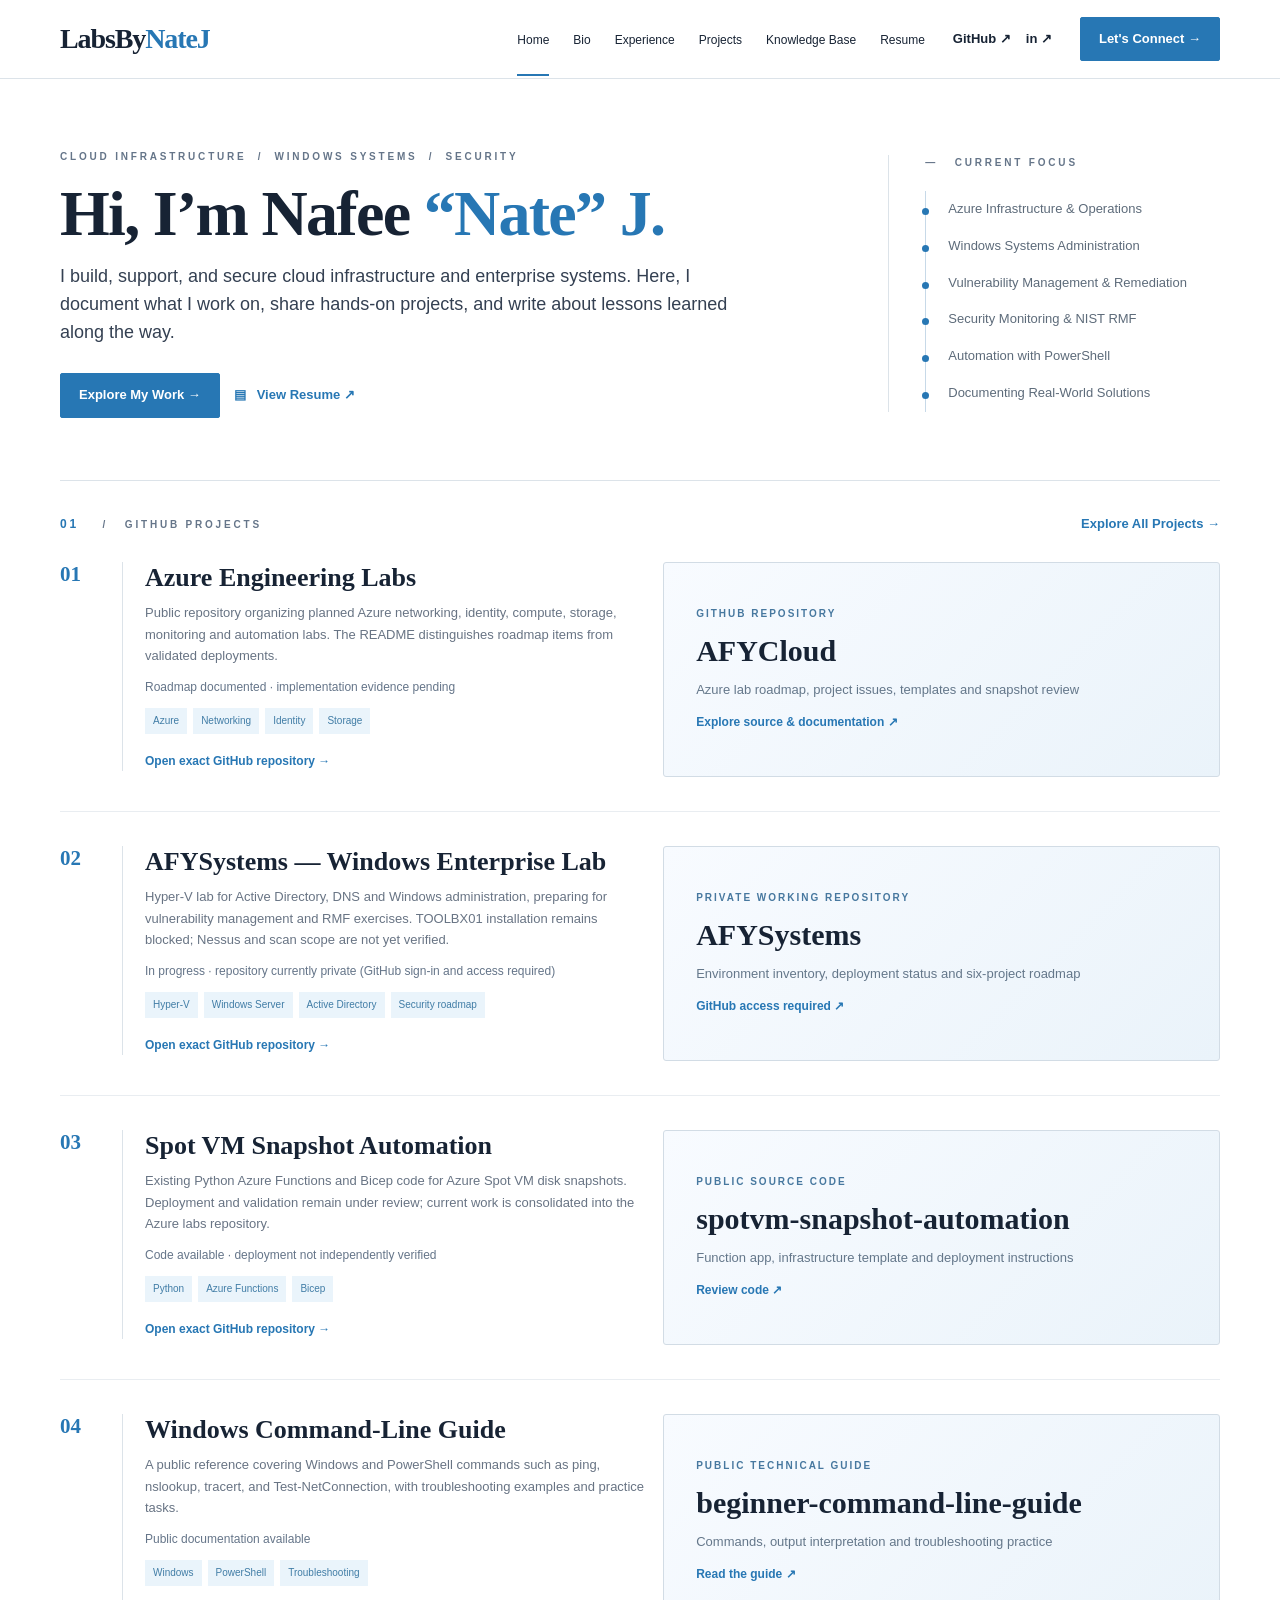
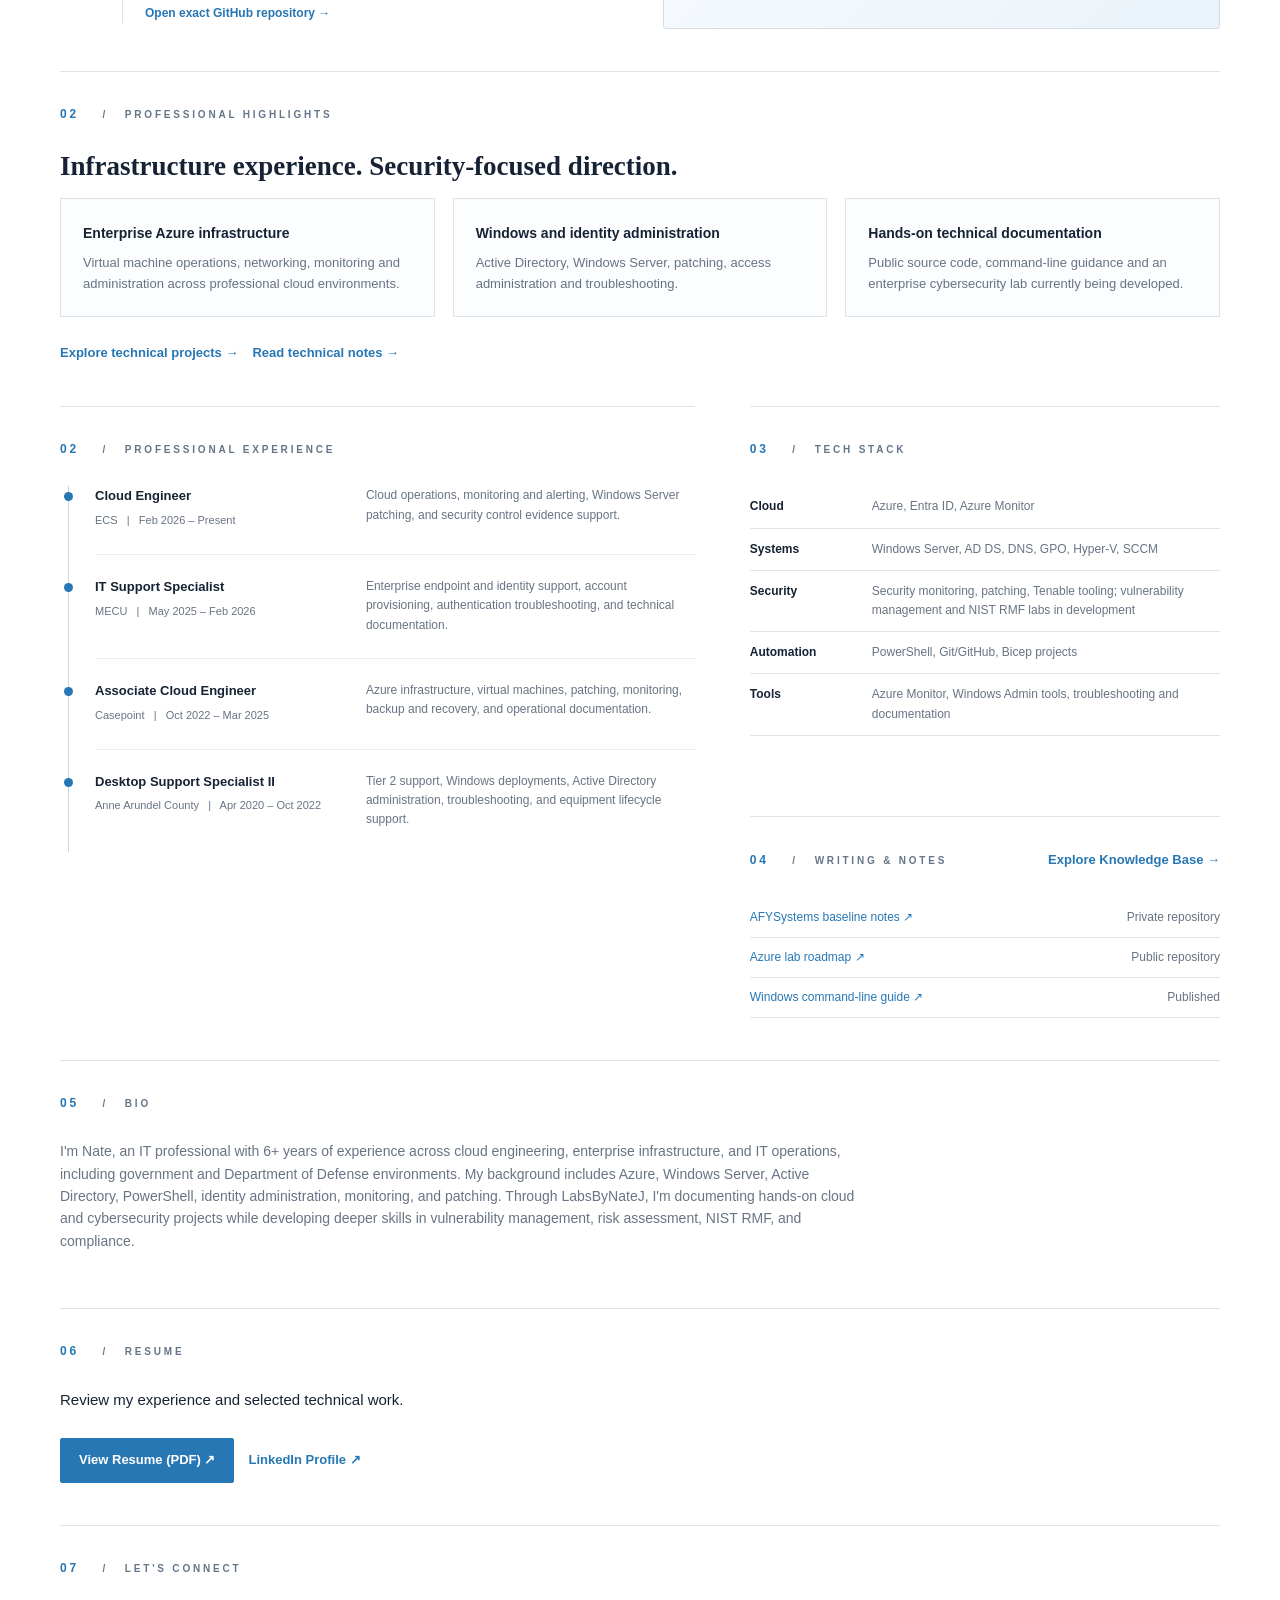
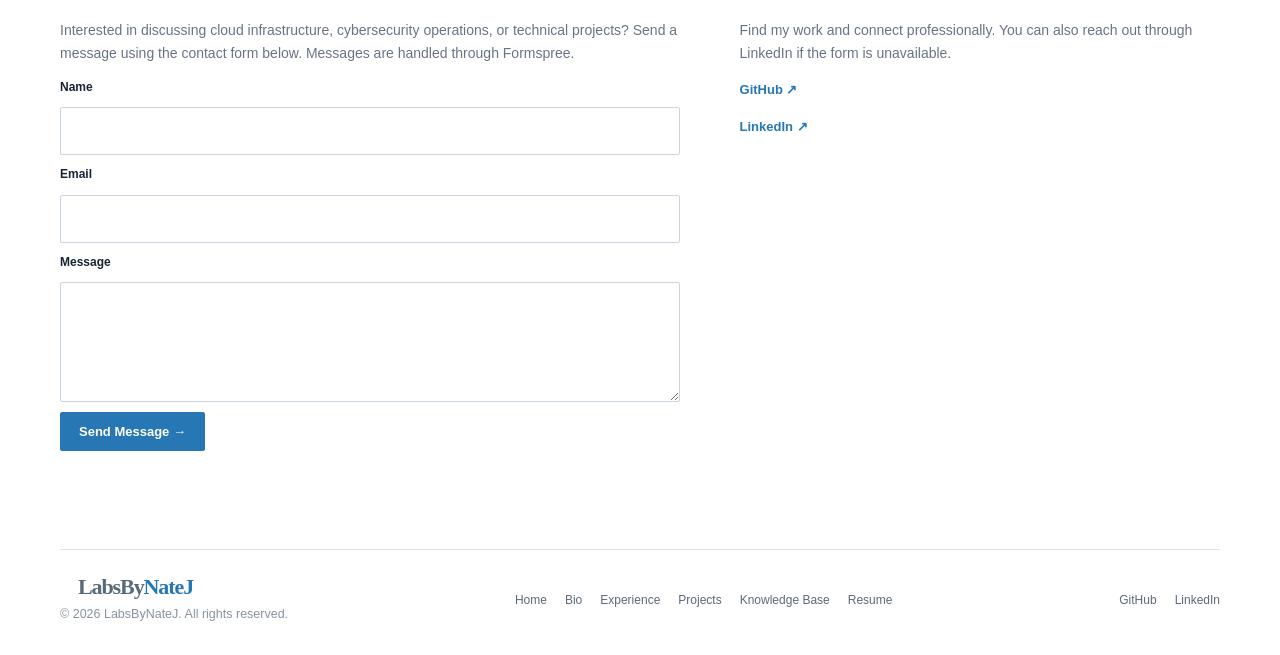
==== commit b24a1146: "Connect portfolio navigation to project and knowledge base pages and add verified professional highl" ====
--- a/index.html
+++ b/index.html
@@ -19,24 +19,25 @@
 @media(max-width:700px){.container{width:calc(100% - 32px)}.nav{min-height:66px;flex-wrap:wrap;gap:12px}.brand{font-size:24px}.menu{display:block;margin-left:auto}.navlinks{display:none;order:5;width:100%;margin:0;flex-direction:column;align-items:stretch;gap:0}.navlinks.open{display:flex}.navlinks a{padding:9px 0}.social{margin-left:0}.nav>.btn{display:none}.hero{grid-template-columns:1fr;padding:48px 0 38px;gap:25px}.hero h1{font-size:43px}.hero p{font-size:16px}.focus{padding-left:20px}.project{grid-template-columns:28px 1fr}.project .preview{grid-column:2;min-height:205px}.lower,.contact-grid{grid-template-columns:1fr}.job{grid-template-columns:1fr;gap:4px}.section{padding:26px 0}.footer{flex-wrap:wrap}.footer a{margin:0 12px 0 0}.section-head{align-items:flex-start}}
 @media(prefers-reduced-motion:reduce){html{scroll-behavior:auto}}
 .repo-panel{display:flex;flex-direction:column;justify-content:center;gap:12px;padding:32px;background:linear-gradient(135deg,#f8fbff,#eaf3fa);color:var(--ink);min-height:215px;transition:transform .2s ease,border-color .2s ease,box-shadow .2s ease}.repo-panel:hover{transform:translateY(-3px);border-color:var(--blue);box-shadow:0 10px 24px #16456a15;color:var(--ink)}.repo-label{font-size:10px;letter-spacing:2px;color:#47789f;font-weight:700}.repo-panel strong{font:700 clamp(20px,2.6vw,30px) Georgia,serif;overflow-wrap:anywhere}.repo-panel>span:nth-of-type(2){color:#64778a;font-size:13px}.repo-cta{color:var(--blue);font-size:12px;font-weight:700}.note a{color:var(--blue)}@media(max-width:700px){.repo-panel{min-height:180px;padding:24px}}
+.highlights{display:grid;grid-template-columns:repeat(3,1fr);gap:18px}.highlights>div{padding:22px;border:1px solid var(--line);background:#fbfdff}.highlights strong{font-size:14px}.highlights p{color:var(--muted);font-size:13px;margin:8px 0 0}@media(max-width:700px){.highlights{grid-template-columns:1fr}}
 </style>
 </head>
 <body>
-<header><nav class="container nav" aria-label="Main navigation"><a class="brand" href="/" aria-label="LabsByNateJ home">LabsBy<span>NateJ</span></a><button class="menu" id="menu" type="button" aria-expanded="false" aria-controls="navlinks">☰ Menu</button><div class="navlinks" id="navlinks"><a href="/">Home</a><a href="#about">Bio</a><a href="#experience">Experience</a><a href="#projects">Projects</a><a href="#insights">Notes</a><a href="#resume">Resume</a></div><div class="social"><a href="https://github.com/LabsByNateJ" target="_blank" rel="noopener noreferrer" aria-label="GitHub">GitHub ↗</a><a href="https://www.linkedin.com/in/natejumriyani" target="_blank" rel="noopener noreferrer" aria-label="LinkedIn">in ↗</a></div><a class="btn" href="#contact">Let's Connect →</a></nav></header>
+<header><nav class="container nav" aria-label="Main navigation"><a class="brand" href="/" aria-label="LabsByNateJ home">LabsBy<span>NateJ</span></a><button class="menu" id="menu" type="button" aria-expanded="false" aria-controls="navlinks">☰ Menu</button><div class="navlinks" id="navlinks"><a href="/">Home</a><a href="#about">Bio</a><a href="#experience">Experience</a><a href="/projects.html">Projects</a><a href="/notes.html">Knowledge Base</a><a href="#resume">Resume</a></div><div class="social"><a href="https://github.com/LabsByNateJ" target="_blank" rel="noopener noreferrer" aria-label="GitHub">GitHub ↗</a><a href="https://www.linkedin.com/in/natejumriyani" target="_blank" rel="noopener noreferrer" aria-label="LinkedIn">in ↗</a></div><a class="btn" href="#contact">Let's Connect →</a></nav></header>
 <main id="home">
-<section class="container hero"><div><div class="eyebrow">Cloud Infrastructure&nbsp; / &nbsp;Windows Systems&nbsp; / &nbsp;Security</div><h1>Hi, I’m Nafee <span class="blue">“Nate” J.</span></h1><p>I build, support, and secure cloud infrastructure and enterprise systems. Here, I document what I work on, share hands-on projects, and write about lessons learned along the way.</p><div class="actions"><a class="btn" href="#projects">Explore My Work →</a><a class="textlink" href="/LabsByNateJ_Cloud_Engineer_Resume_Modern.pdf" target="_blank" rel="noopener noreferrer">▤ &nbsp; View Resume ↗</a></div></div><aside class="focus"><div class="eyebrow">— &nbsp; Current Focus</div><ul><li>Azure Infrastructure &amp; Operations</li><li>Windows Systems Administration</li><li>Vulnerability Management &amp; Remediation</li><li>Security Monitoring &amp; NIST RMF</li><li>Automation with PowerShell</li><li>Documenting Real-World Solutions</li></ul></aside></section>
-<section class="container section" id="projects"><div class="section-head"><div class="section-kicker"><b>01</b> / &nbsp; GitHub Projects</div><a class="textlink" href="https://github.com/LabsByNateJ?tab=repositories" target="_blank" rel="noopener noreferrer">All Repositories →</a></div>
+<section class="container hero"><div><div class="eyebrow">Cloud Infrastructure&nbsp; / &nbsp;Windows Systems&nbsp; / &nbsp;Security</div><h1>Hi, I’m Nafee <span class="blue">“Nate” J.</span></h1><p>I build, support, and secure cloud infrastructure and enterprise systems. Here, I document what I work on, share hands-on projects, and write about lessons learned along the way.</p><div class="actions"><a class="btn" href="/projects.html">Explore My Work →</a><a class="textlink" href="/LabsByNateJ_Cloud_Engineer_Resume_Modern.pdf" target="_blank" rel="noopener noreferrer">▤ &nbsp; View Resume ↗</a></div></div><aside class="focus"><div class="eyebrow">— &nbsp; Current Focus</div><ul><li>Azure Infrastructure &amp; Operations</li><li>Windows Systems Administration</li><li>Vulnerability Management &amp; Remediation</li><li>Security Monitoring &amp; NIST RMF</li><li>Automation with PowerShell</li><li>Documenting Real-World Solutions</li></ul></aside></section>
+<section class="container section" id="projects"><div class="section-head"><div class="section-kicker"><b>01</b> / &nbsp; GitHub Projects</div><a class="textlink" href="/projects.html">Explore All Projects →</a></div>
 <article class="project"><div class="number">01</div><div class="project-copy"><h2><a href="https://github.com/LabsByNateJ/AFYCloud" target="_blank" rel="noopener noreferrer">Azure Engineering Labs</a></h2><p>Public repository organizing planned Azure networking, identity, compute, storage, monitoring and automation labs. The README distinguishes roadmap items from validated deployments.</p><span class="status">Roadmap documented · implementation evidence pending</span><div class="tags"><span class="tag">Azure</span><span class="tag">Networking</span><span class="tag">Identity</span><span class="tag">Storage</span></div><div class="project-links"><a href="https://github.com/LabsByNateJ/AFYCloud" target="_blank" rel="noopener noreferrer">Open exact GitHub repository →</a></div></div><a class="preview repo-panel" href="https://github.com/LabsByNateJ/AFYCloud" target="_blank" rel="noopener noreferrer" aria-label="Open Azure engineering labs repository"><span class="repo-label">GITHUB REPOSITORY</span><strong>AFYCloud</strong><span>Azure lab roadmap, project issues, templates and snapshot review</span><span class="repo-cta">Explore source &amp; documentation ↗</span></a></article>
 <article class="project"><div class="number">02</div><div class="project-copy"><h2><a href="https://github.com/LabsByNateJ/AFYSystems" target="_blank" rel="noopener noreferrer">AFYSystems — Windows Enterprise Lab</a></h2><p>Hyper-V lab for Active Directory, DNS and Windows administration, preparing for vulnerability management and RMF exercises. TOOLBX01 installation remains blocked; Nessus and scan scope are not yet verified.</p><span class="status">In progress · repository currently private (GitHub sign-in and access required)</span><div class="tags"><span class="tag">Hyper-V</span><span class="tag">Windows Server</span><span class="tag">Active Directory</span><span class="tag">Security roadmap</span></div><div class="project-links"><a href="https://github.com/LabsByNateJ/AFYSystems" target="_blank" rel="noopener noreferrer">Open exact GitHub repository →</a></div></div><a class="preview repo-panel" href="https://github.com/LabsByNateJ/AFYSystems" target="_blank" rel="noopener noreferrer" aria-label="Open AFYSystems private repository"><span class="repo-label">PRIVATE WORKING REPOSITORY</span><strong>AFYSystems</strong><span>Environment inventory, deployment status and six-project roadmap</span><span class="repo-cta">GitHub access required ↗</span></a></article>
 <article class="project"><div class="number">03</div><div class="project-copy"><h2><a href="https://github.com/LabsByNateJ/spotvm-snapshot-automation" target="_blank" rel="noopener noreferrer">Spot VM Snapshot Automation</a></h2><p>Existing Python Azure Functions and Bicep code for Azure Spot VM disk snapshots. Deployment and validation remain under review; current work is consolidated into the Azure labs repository.</p><span class="status">Code available · deployment not independently verified</span><div class="tags"><span class="tag">Python</span><span class="tag">Azure Functions</span><span class="tag">Bicep</span></div><div class="project-links"><a href="https://github.com/LabsByNateJ/spotvm-snapshot-automation" target="_blank" rel="noopener noreferrer">Open exact GitHub repository →</a></div></div><a class="preview repo-panel" href="https://github.com/LabsByNateJ/spotvm-snapshot-automation" target="_blank" rel="noopener noreferrer" aria-label="Open snapshot automation repository"><span class="repo-label">PUBLIC SOURCE CODE</span><strong>spotvm-snapshot-automation</strong><span>Function app, infrastructure template and deployment instructions</span><span class="repo-cta">Review code ↗</span></a></article>
 <article class="project"><div class="number">04</div><div class="project-copy"><h2><a href="https://github.com/LabsByNateJ/beginner-command-line-guide" target="_blank" rel="noopener noreferrer">Windows Command-Line Guide</a></h2><p>A public reference covering Windows and PowerShell commands such as ping, nslookup, tracert, and Test-NetConnection, with troubleshooting examples and practice tasks.</p><span class="status">Public documentation available</span><div class="tags"><span class="tag">Windows</span><span class="tag">PowerShell</span><span class="tag">Troubleshooting</span></div><div class="project-links"><a href="https://github.com/LabsByNateJ/beginner-command-line-guide" target="_blank" rel="noopener noreferrer">Open exact GitHub repository →</a></div></div><a class="preview repo-panel" href="https://github.com/LabsByNateJ/beginner-command-line-guide" target="_blank" rel="noopener noreferrer" aria-label="Open command line guide repository"><span class="repo-label">PUBLIC TECHNICAL GUIDE</span><strong>beginner-command-line-guide</strong><span>Commands, output interpretation and troubleshooting practice</span><span class="repo-cta">Read the guide ↗</span></a></article>
 </section>
-<div class="container lower"><section class="section" id="experience"><div class="section-head"><div class="section-kicker"><b>02</b> / &nbsp; Professional Experience</div></div><div class="timeline"><article class="job"><div><h3>Cloud Engineer</h3><small>ECS &nbsp; | &nbsp; Feb 2026 – Present</small></div><p>Cloud operations, monitoring and alerting, Windows Server patching, and security control evidence support.</p></article><article class="job"><div><h3>IT Support Specialist</h3><small>MECU &nbsp; | &nbsp; May 2025 – Feb 2026</small></div><p>Enterprise endpoint and identity support, account provisioning, authentication troubleshooting, and technical documentation.</p></article><article class="job"><div><h3>Associate Cloud Engineer</h3><small>Casepoint &nbsp; | &nbsp; Oct 2022 – Mar 2025</small></div><p>Azure infrastructure, virtual machines, patching, monitoring, backup and recovery, and operational documentation.</p></article><article class="job"><div><h3>Desktop Support Specialist II</h3><small>Anne Arundel County &nbsp; | &nbsp; Apr 2020 – Oct 2022</small></div><p>Tier 2 support, Windows deployments, Active Directory administration, troubleshooting, and equipment lifecycle support.</p></article></div></section>
-<div><section class="section"><div class="section-head"><div class="section-kicker"><b>03</b> / &nbsp; Tech Stack</div></div><div class="tech-table"><div class="tech-row"><b>Cloud</b><span>Azure, Entra ID, Azure Monitor</span></div><div class="tech-row"><b>Systems</b><span>Windows Server, AD DS, DNS, GPO, Hyper-V, SCCM</span></div><div class="tech-row"><b>Security</b><span>Security monitoring, patching, Tenable tooling; vulnerability management and NIST RMF labs in development</span></div><div class="tech-row"><b>Automation</b><span>PowerShell, Git/GitHub, Bicep projects</span></div><div class="tech-row"><b>Tools</b><span>Azure Monitor, Windows Admin tools, troubleshooting and documentation</span></div></div></section><section class="section notes" id="insights"><div class="section-head"><div class="section-kicker"><b>04</b> / &nbsp; Writing &amp; Notes</div><a class="textlink" href="https://github.com/LabsByNateJ" target="_blank" rel="noopener noreferrer">View GitHub →</a></div><div class="note"><a href="https://github.com/LabsByNateJ/AFYSystems" target="_blank" rel="noopener noreferrer">AFYSystems baseline notes ↗</a> <span>Private repository</span></div><div class="note"><a href="https://github.com/LabsByNateJ/AFYCloud" target="_blank" rel="noopener noreferrer">Azure lab roadmap ↗</a> <span>Public repository</span></div><div class="note"><a href="https://github.com/LabsByNateJ/beginner-command-line-guide" target="_blank" rel="noopener noreferrer">Windows command-line guide ↗</a> <span>Published</span></div></section></div></div>
+<section class="container section" aria-labelledby="highlights-title"><div class="section-head"><div class="section-kicker"><b>02</b> / &nbsp; Professional Highlights</div></div><h2 id="highlights-title" style="font:700 27px Georgia,serif;margin:0 0 16px">Infrastructure experience. Security-focused direction.</h2><div class="highlights"><div><strong>Enterprise Azure infrastructure</strong><p>Virtual machine operations, networking, monitoring and administration across professional cloud environments.</p></div><div><strong>Windows and identity administration</strong><p>Active Directory, Windows Server, patching, access administration and troubleshooting.</p></div><div><strong>Hands-on technical documentation</strong><p>Public source code, command-line guidance and an enterprise cybersecurity lab currently being developed.</p></div></div><div class="actions"><a class="textlink" href="/projects.html">Explore technical projects →</a><a class="textlink" href="/notes.html">Read technical notes →</a></div></section><div class="container lower"><section class="section" id="experience"><div class="section-head"><div class="section-kicker"><b>02</b> / &nbsp; Professional Experience</div></div><div class="timeline"><article class="job"><div><h3>Cloud Engineer</h3><small>ECS &nbsp; | &nbsp; Feb 2026 – Present</small></div><p>Cloud operations, monitoring and alerting, Windows Server patching, and security control evidence support.</p></article><article class="job"><div><h3>IT Support Specialist</h3><small>MECU &nbsp; | &nbsp; May 2025 – Feb 2026</small></div><p>Enterprise endpoint and identity support, account provisioning, authentication troubleshooting, and technical documentation.</p></article><article class="job"><div><h3>Associate Cloud Engineer</h3><small>Casepoint &nbsp; | &nbsp; Oct 2022 – Mar 2025</small></div><p>Azure infrastructure, virtual machines, patching, monitoring, backup and recovery, and operational documentation.</p></article><article class="job"><div><h3>Desktop Support Specialist II</h3><small>Anne Arundel County &nbsp; | &nbsp; Apr 2020 – Oct 2022</small></div><p>Tier 2 support, Windows deployments, Active Directory administration, troubleshooting, and equipment lifecycle support.</p></article></div></section>
+<div><section class="section"><div class="section-head"><div class="section-kicker"><b>03</b> / &nbsp; Tech Stack</div></div><div class="tech-table"><div class="tech-row"><b>Cloud</b><span>Azure, Entra ID, Azure Monitor</span></div><div class="tech-row"><b>Systems</b><span>Windows Server, AD DS, DNS, GPO, Hyper-V, SCCM</span></div><div class="tech-row"><b>Security</b><span>Security monitoring, patching, Tenable tooling; vulnerability management and NIST RMF labs in development</span></div><div class="tech-row"><b>Automation</b><span>PowerShell, Git/GitHub, Bicep projects</span></div><div class="tech-row"><b>Tools</b><span>Azure Monitor, Windows Admin tools, troubleshooting and documentation</span></div></div></section><section class="section notes" id="insights"><div class="section-head"><div class="section-kicker"><b>04</b> / &nbsp; Writing &amp; Notes</div><a class="textlink" href="/notes.html">Explore Knowledge Base →</a></div><div class="note"><a href="https://github.com/LabsByNateJ/AFYSystems" target="_blank" rel="noopener noreferrer">AFYSystems baseline notes ↗</a> <span>Private repository</span></div><div class="note"><a href="https://github.com/LabsByNateJ/AFYCloud" target="_blank" rel="noopener noreferrer">Azure lab roadmap ↗</a> <span>Public repository</span></div><div class="note"><a href="https://github.com/LabsByNateJ/beginner-command-line-guide" target="_blank" rel="noopener noreferrer">Windows command-line guide ↗</a> <span>Published</span></div></section></div></div>
 <section class="container section about" id="about"><div class="section-head"><div class="section-kicker"><b>05</b> / &nbsp; Bio</div></div><p>I'm Nate, an IT professional with 6+ years of experience across cloud engineering, enterprise infrastructure, and IT operations, including government and Department of Defense environments. My background includes Azure, Windows Server, Active Directory, PowerShell, identity administration, monitoring, and patching. Through LabsByNateJ, I'm documenting hands-on cloud and cybersecurity projects while developing deeper skills in vulnerability management, risk assessment, NIST RMF, and compliance.</p></section>
 <section class="container section" id="resume"><div class="section-head"><div class="section-kicker"><b>06</b> / &nbsp; Resume</div></div><p class="muted">Review my experience and selected technical work.</p><div class="actions"><a class="btn" href="/LabsByNateJ_Cloud_Engineer_Resume_Modern.pdf" target="_blank" rel="noopener noreferrer">View Resume (PDF) ↗</a><a class="textlink" href="https://www.linkedin.com/in/natejumriyani" target="_blank" rel="noopener noreferrer">LinkedIn Profile ↗</a></div></section>
 <section class="container section contact" id="contact"><div class="section-head"><div class="section-kicker"><b>07</b> / &nbsp; Let's Connect</div></div><div class="contact-grid"><div><p>Interested in discussing cloud infrastructure, cybersecurity operations, or technical projects? Send a message using the contact form below. Messages are handled through Formspree.</p><form class="contact-form" id="contact-form" action="https://formspree.io/f/mgaokzdg" method="POST"><label for="contact-name">Name</label><input id="contact-name" name="name" required maxlength="120" autocomplete="name"><label for="contact-email">Email</label><input id="contact-email" name="email" type="email" required maxlength="254" autocomplete="email"><label for="contact-message">Message</label><textarea id="contact-message" name="message" rows="4" maxlength="4000" required></textarea><input class="form-honeypot" name="_gotcha" type="text" tabindex="-1" autocomplete="off" aria-hidden="true"><button class="btn" type="submit" id="contact-submit">Send Message →</button><p class="form-status" id="contact-status" role="status" aria-live="polite"></p></form></div><div><p>Find my work and connect professionally. You can also reach out through LinkedIn if the form is unavailable.</p><p><a class="textlink" href="https://github.com/LabsByNateJ" target="_blank" rel="noopener noreferrer">GitHub ↗</a></p><p><a class="textlink" href="https://www.linkedin.com/in/natejumriyani" target="_blank" rel="noopener noreferrer">LinkedIn ↗</a></p></div></div></section>
-</main><footer class="container footer"><div><a class="brand" href="/" aria-label="LabsByNateJ home">LabsBy<span>NateJ</span></a><br><small>© 2026 LabsByNateJ. All rights reserved.</small></div><div><a href="/">Home</a><a href="#about">Bio</a><a href="#experience">Experience</a><a href="#projects">Projects</a><a href="#insights">Notes</a><a href="#resume">Resume</a></div><div><a href="https://github.com/LabsByNateJ" target="_blank" rel="noopener noreferrer">GitHub</a><a href="https://www.linkedin.com/in/natejumriyani" target="_blank" rel="noopener noreferrer">LinkedIn</a></div></footer>
+</main><footer class="container footer"><div><a class="brand" href="/" aria-label="LabsByNateJ home">LabsBy<span>NateJ</span></a><br><small>© 2026 LabsByNateJ. All rights reserved.</small></div><div><a href="/">Home</a><a href="#about">Bio</a><a href="#experience">Experience</a><a href="/projects.html">Projects</a><a href="/notes.html">Knowledge Base</a><a href="#resume">Resume</a></div><div><a href="https://github.com/LabsByNateJ" target="_blank" rel="noopener noreferrer">GitHub</a><a href="https://www.linkedin.com/in/natejumriyani" target="_blank" rel="noopener noreferrer">LinkedIn</a></div></footer>
 <script>
 const menu=document.getElementById('menu'),links=document.getElementById('navlinks');
 menu.addEventListener('click',()=>{const open=links.classList.toggle('open');menu.setAttribute('aria-expanded',String(open));});
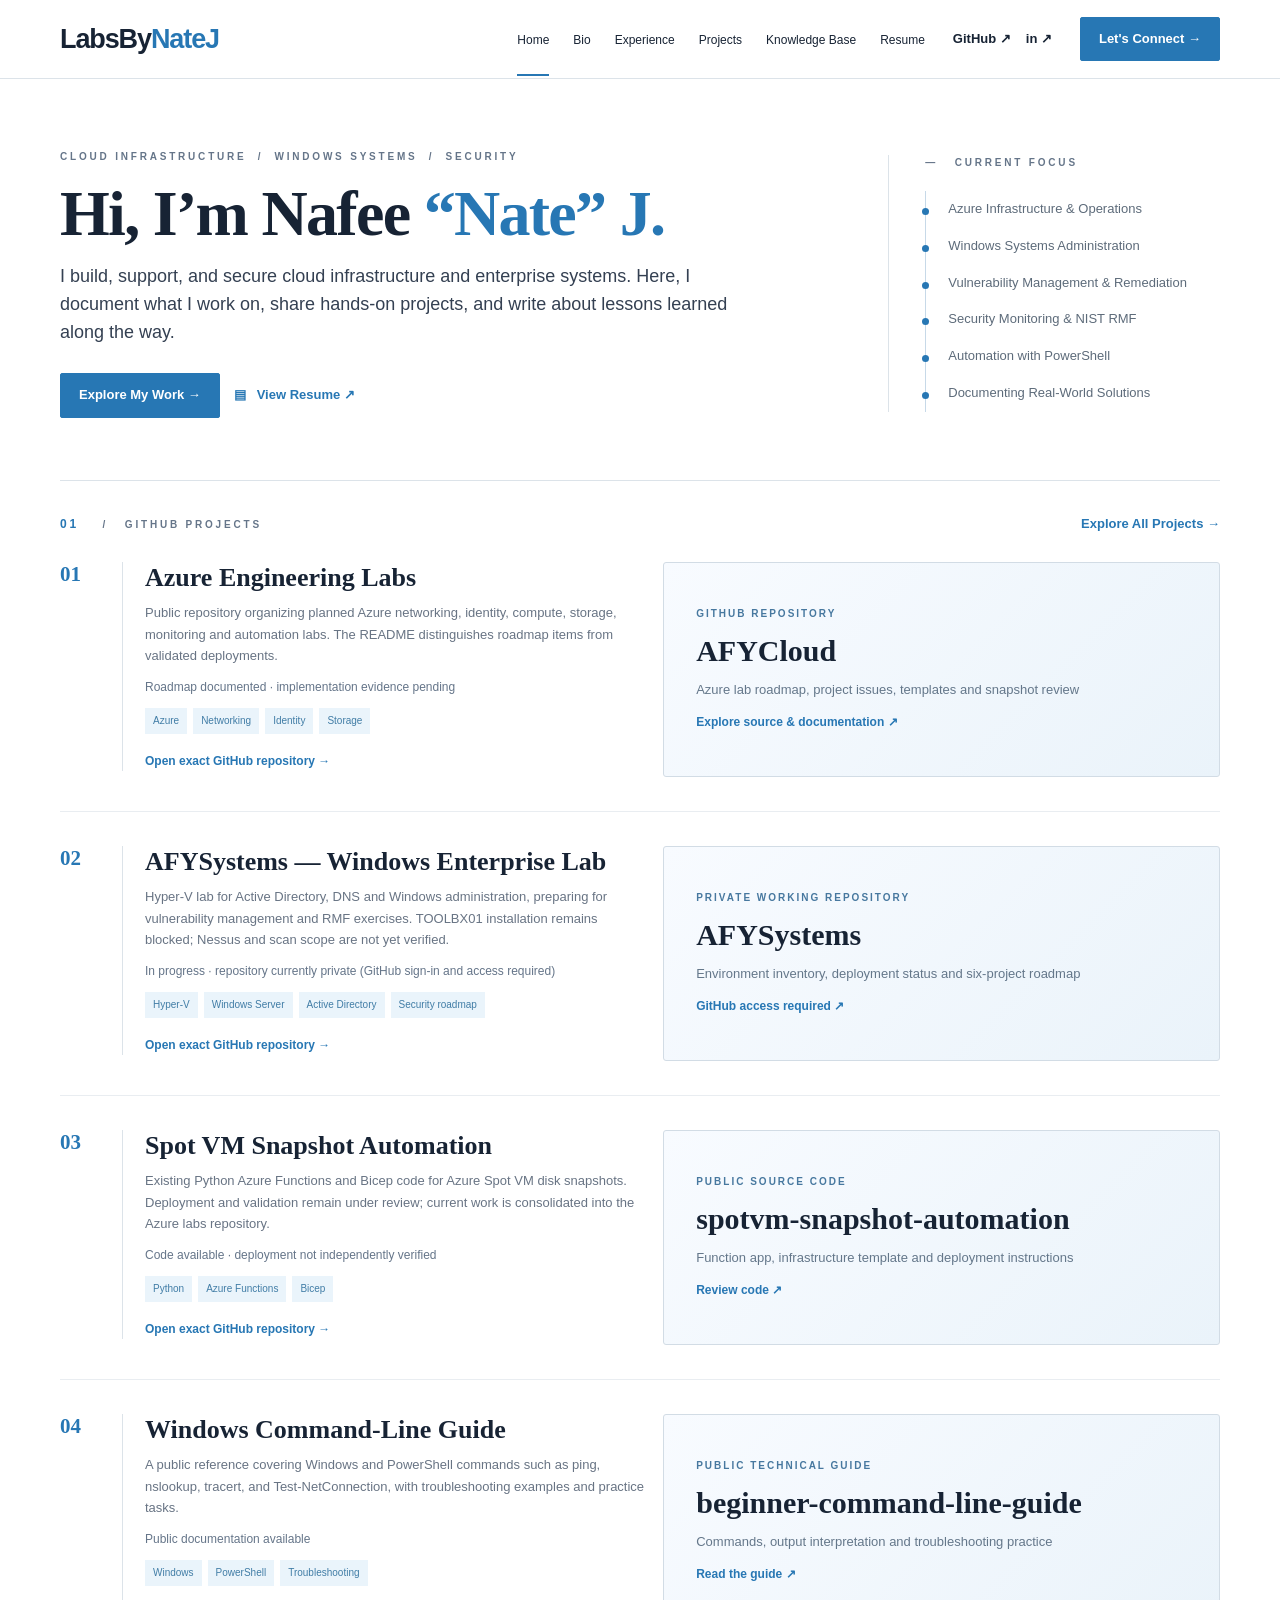
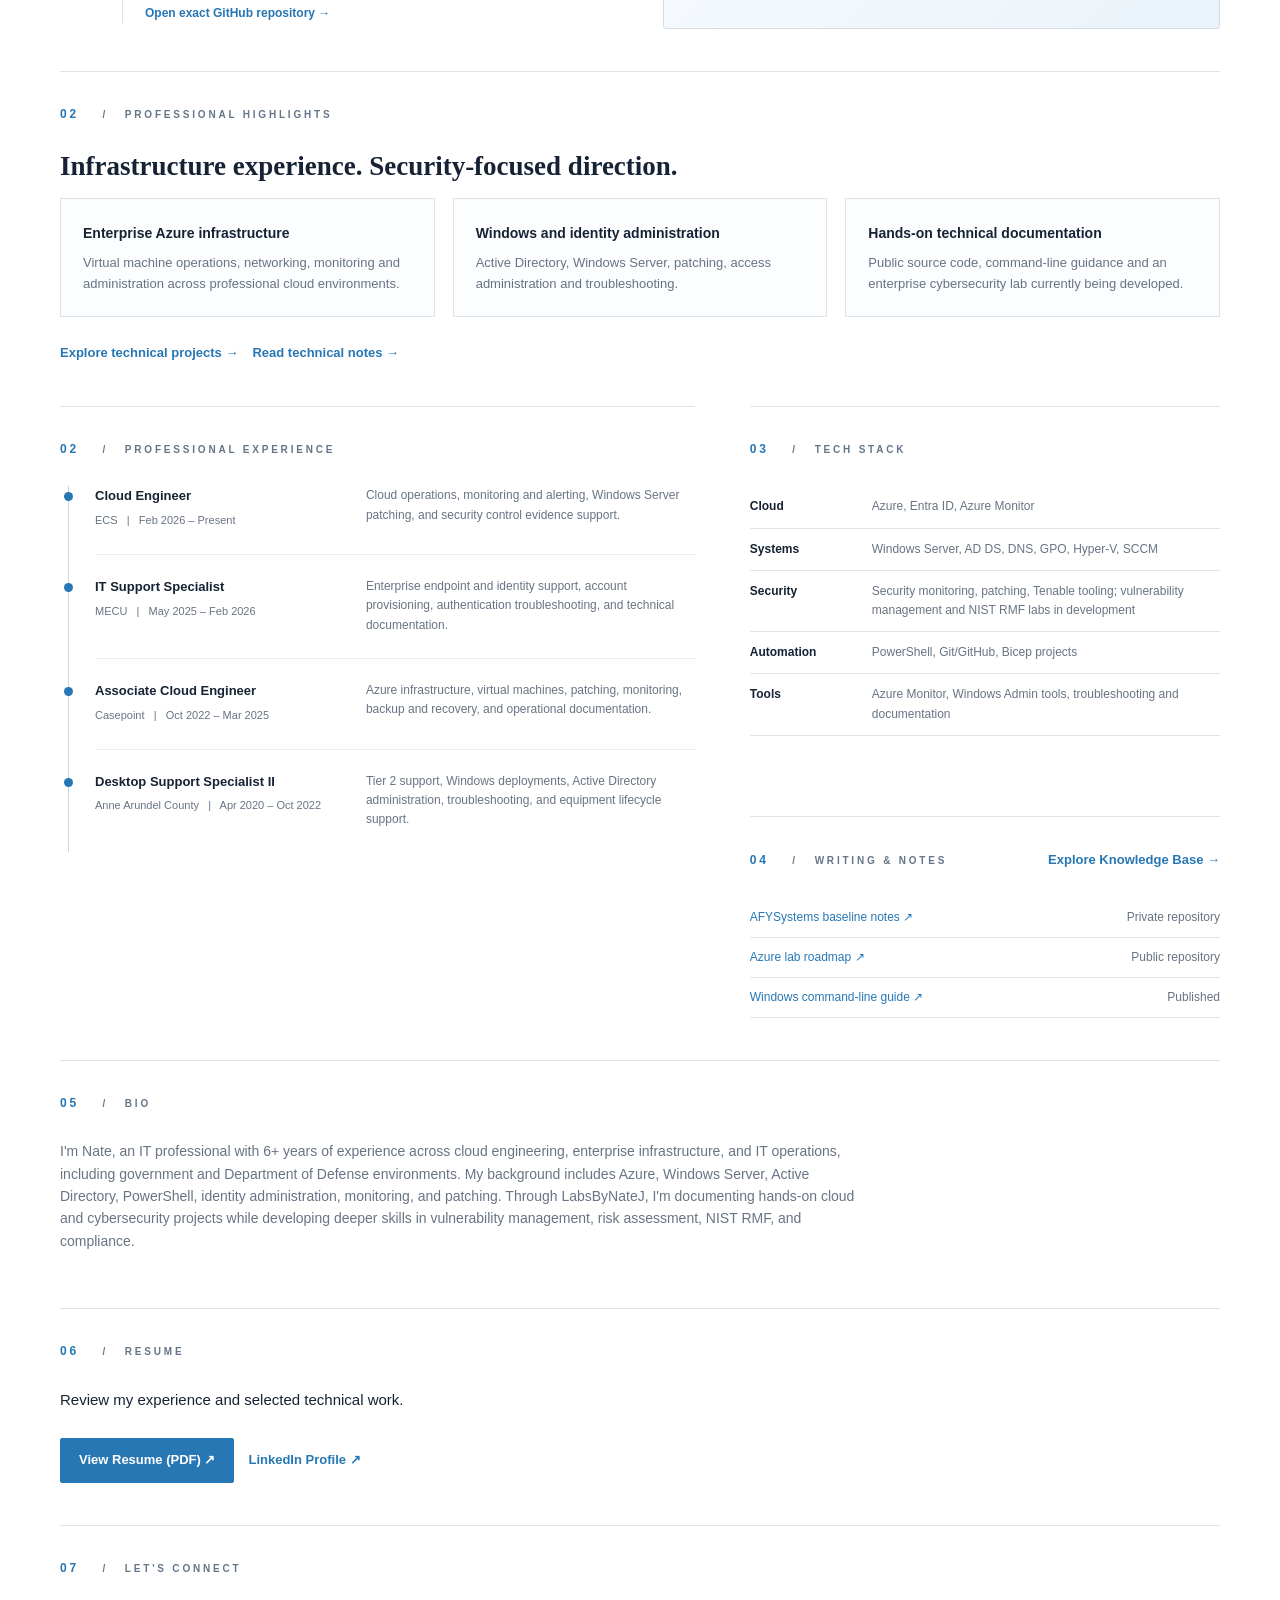
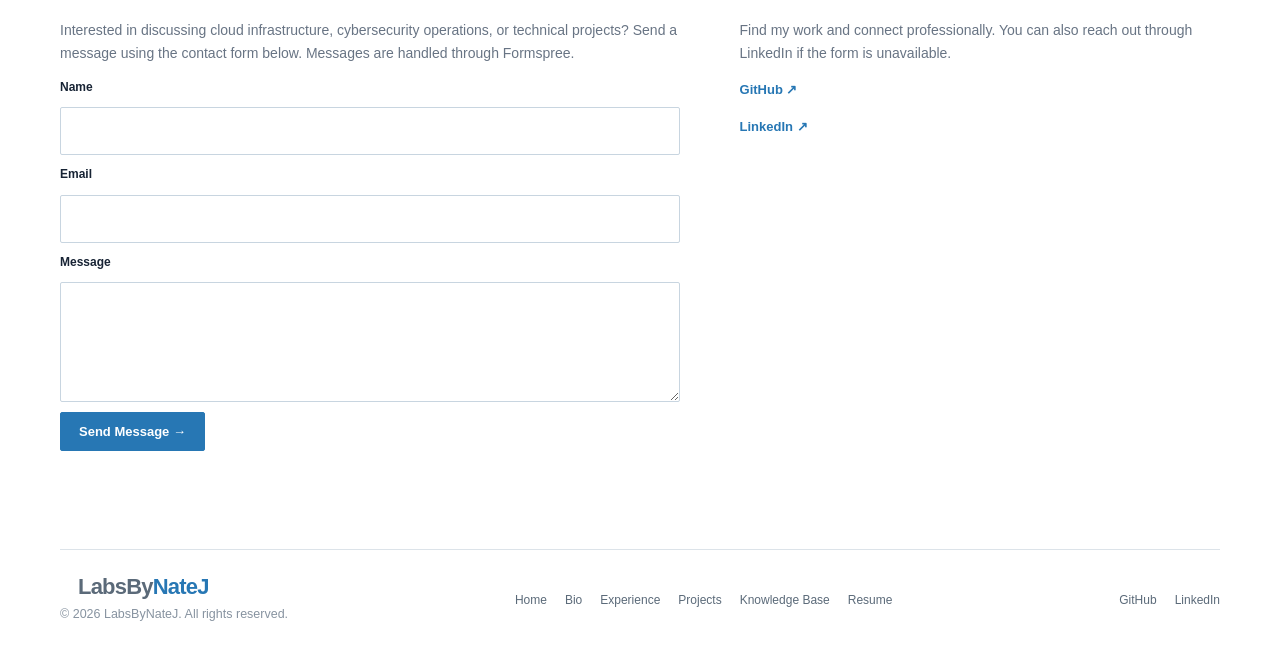
==== commit 83cda3ce: "Adopt precision-industrial LabsByNateJ typography and unified favicon" ====
--- a/index.html
+++ b/index.html
@@ -5,16 +5,16 @@
 <title>LabsByNateJ | Cloud Infrastructure & Cybersecurity</title>
 <meta name="description" content="Nate's cloud engineering, enterprise Windows infrastructure, security operations and cybersecurity lab portfolio.">
 <meta name="theme-color" content="#ffffff"><link rel="canonical" href="https://labsbynatej.com/">
-<link rel="icon" href="/favicon-32.png" sizes="32x32">
+<link rel="icon" type="image/svg+xml" href="/favicon.svg?v=8">
 <meta property="og:title" content="LabsByNateJ | Cloud Infrastructure & Cybersecurity"><meta property="og:type" content="website"><meta property="og:url" content="https://labsbynatej.com/"><meta property="og:description" content="Azure, enterprise infrastructure, cybersecurity projects and practical technical documentation.">
 <style>
 :root{--ink:#172334;--blue:#2777b4;--blue2:#eaf4fb;--muted:#687484;--line:#dce3e9;--paper:#fff;--sub:#f8fafc}
 *{box-sizing:border-box}html{scroll-behavior:smooth;scroll-padding-top:90px}body{margin:0;background:var(--paper);color:var(--ink);font:15px/1.6 "Segoe UI",Arial,sans-serif}a{color:inherit;text-decoration:none}a:hover{color:var(--blue)}a:focus-visible,button:focus-visible,input:focus-visible,textarea:focus-visible{outline:3px solid #71b4e6;outline-offset:3px}.container{width:min(1160px,calc(100% - 70px));margin:auto}.serif{font-family:Georgia,"Times New Roman",serif}
-header{background:#fff;border-bottom:1px solid var(--line);position:sticky;top:0;z-index:10}.nav{min-height:78px;display:flex;align-items:center;gap:28px}.brand{font:700 28px Georgia,serif;letter-spacing:-1.1px;white-space:nowrap}.brand span,.blue{color:var(--blue)}.navlinks{display:flex;align-items:center;gap:24px;margin-left:auto;font-size:12px}.navlinks a{padding:29px 0 24px;border-bottom:2px solid transparent}.navlinks a:hover,.navlinks a:first-child{border-bottom-color:var(--blue)}.social{display:flex;gap:15px;align-items:center}.social a{font-weight:700;font-size:13px}.btn{display:inline-flex;align-items:center;justify-content:center;gap:9px;padding:11px 18px;border:1px solid var(--blue);background:var(--blue);color:#fff;font-size:13px;font-weight:600;border-radius:2px;cursor:pointer}.btn:hover{background:#155f98;color:white}.btn.ghost{background:white;color:var(--blue)}.menu{display:none;background:white;border:1px solid var(--line);padding:7px 10px}
+header{background:#fff;border-bottom:1px solid var(--line);position:sticky;top:0;z-index:10}.nav{min-height:78px;display:flex;align-items:center;gap:28px}.brand{font:750 27px "Arial", "Helvetica Neue", sans-serif;letter-spacing:-1.05px;white-space:nowrap;letter-spacing:-1.1px;white-space:nowrap}.brand span,.blue{color:var(--blue)}.navlinks{display:flex;align-items:center;gap:24px;margin-left:auto;font-size:12px}.navlinks a{padding:29px 0 24px;border-bottom:2px solid transparent}.navlinks a:hover,.navlinks a:first-child{border-bottom-color:var(--blue)}.social{display:flex;gap:15px;align-items:center}.social a{font-weight:700;font-size:13px}.btn{display:inline-flex;align-items:center;justify-content:center;gap:9px;padding:11px 18px;border:1px solid var(--blue);background:var(--blue);color:#fff;font-size:13px;font-weight:600;border-radius:2px;cursor:pointer}.btn:hover{background:#155f98;color:white}.btn.ghost{background:white;color:var(--blue)}.menu{display:none;background:white;border:1px solid var(--line);padding:7px 10px}
 .hero{display:grid;grid-template-columns:1.6fr .7fr;gap:70px;padding:70px 0 62px;align-items:center}.eyebrow,.section-kicker{font-size:10px;letter-spacing:2.8px;text-transform:uppercase;font-weight:700;color:#657589}.hero h1{font:700 clamp(40px,5vw,65px)/1.1 Georgia,serif;letter-spacing:-1.7px;margin:14px 0}.hero p{font-size:18px;line-height:1.55;max-width:690px;margin:0;color:#344052}.actions{display:flex;flex-wrap:wrap;gap:14px;margin-top:26px;align-items:center}.textlink{font-size:13px;color:var(--blue);font-weight:600}.focus{border-left:1px solid var(--line);padding-left:36px}.focus ul{margin:20px 0 0;padding:0;list-style:none}.focus li{padding:8px 0 8px 22px;position:relative;color:#5d6b7a;font-size:13px;border-left:1px solid #c7d9e8}.focus li:before{content:"";position:absolute;left:-4px;top:17px;width:7px;height:7px;border-radius:50%;background:var(--blue)}
 .section{border-top:1px solid var(--line);padding:33px 0 42px}.section-head{display:flex;justify-content:space-between;align-items:center;margin-bottom:27px}.section-kicker b{color:var(--blue);margin-right:18px;font-size:12px}.project{display:grid;grid-template-columns:43px 1fr 48%;gap:19px;align-items:start;padding:0 0 34px;margin-bottom:34px;border-bottom:1px solid #e9edf1}.project:last-child{border-bottom:0;margin-bottom:0;padding-bottom:0}.number{font:700 21px Georgia,serif;color:var(--blue)}.project-copy{border-left:1px solid var(--line);padding-left:22px}.project h2{font:700 clamp(20px,2.2vw,26px)/1.22 Georgia,serif;margin:0 0 9px}.project p{font-size:13px;color:var(--muted);line-height:1.65;margin:0 0 8px}.status{font-size:12px;color:#657589;display:block;margin:11px 0}.tags{display:flex;flex-wrap:wrap;gap:6px;margin:11px 0 18px}.tag{background:#eaf4fb;color:#417da6;font-size:10px;padding:5px 8px}.project-links{display:flex;gap:22px;align-items:center}.project-links a{font-size:12px;color:var(--blue);font-weight:600}.preview{border:1px solid #d2dce5;border-radius:3px;min-height:222px;overflow:hidden;position:relative;background:#f2f6fa}.preview-caption{position:absolute;bottom:7px;right:10px;background:#ffffffde;color:#4d6072;font-size:9px;padding:3px 6px;z-index:2}.azure-preview{background:#0d1725;color:#cddae8;font:10px "Consolas",monospace}.windowbar{height:29px;background:#18283b;display:flex;align-items:center;padding:0 12px;gap:9px;color:#d6e5f5}.dot{width:7px;height:7px;border-radius:50%;background:#418cd1}.azure-body{display:grid;grid-template-columns:112px 1fr;min-height:193px}.azure-side{background:#111f30;padding:12px 8px;border-right:1px solid #324459;line-height:2.6;color:#8faac3}.azure-main{padding:15px}.azure-main h4{font:600 13px "Segoe UI",sans-serif;margin:0 0 10px}.fake-row{display:grid;grid-template-columns:1.1fr .9fr .7fr;gap:5px;border-top:1px solid #33455a;padding:9px 0}.fake-row span:first-child{color:#7db9ef}
 .ad-preview{background:#f7f9fc;font:11px "Segoe UI",sans-serif}.adbar{height:30px;background:#e6edf4;border-bottom:1px solid #cad5e1;padding:6px 12px;color:#4e5d6d}.adbody{display:grid;grid-template-columns:42% 58%;min-height:191px}.tree{border-right:1px solid #ccd7e2;padding:14px;color:#536274;line-height:2.5}.tree b{color:#264f75}.objects{padding:13px;color:#4b5a6b}.objects .fake-row{border-top:1px solid #dbe3ec}.objects .fake-row span:first-child{color:#286ca1}.code-preview{background:#0e1927;color:#d6e1ef;font:11px/1.9 Consolas,monospace}.code-layout{display:grid;grid-template-columns:33% 67%;min-height:222px}.code-files{background:#152235;padding:16px 12px;border-right:1px solid #2e4055;color:#91a8bf}.code-lines{padding:16px;white-space:pre-wrap;overflow:hidden}.code-lines em{color:#67b8ff;font-style:normal}.code-lines strong{color:#efc48a;font-weight:normal}
-.lower{display:grid;grid-template-columns:1.35fr 1fr;gap:55px}.timeline{border-left:1px solid #c5d7e8;margin:22px 0 0 8px;padding-left:26px}.job{position:relative;display:grid;grid-template-columns:1fr 1.3fr;gap:18px;padding:0 0 23px;margin-bottom:22px;border-bottom:1px solid #e9edf1}.job:last-child{border:0}.job:before{content:"";position:absolute;left:-31px;top:6px;width:9px;height:9px;border-radius:50%;background:var(--blue)}.job h3{font-size:13px;margin:0}.job small{color:var(--muted);font-size:11px}.job p{font-size:12px;color:var(--muted);margin:0}.tech-table{margin-top:20px}.tech-row{display:grid;grid-template-columns:110px 1fr;border-bottom:1px solid var(--line);padding:11px 0;gap:12px;font-size:12px}.tech-row b{font-weight:600}.tech-row span{color:var(--muted)}.notes{margin-top:38px}.note{display:flex;justify-content:space-between;border-bottom:1px solid var(--line);padding:10px 0;font-size:12px}.note span{color:var(--muted)}.about p,.contact p{color:var(--muted);max-width:800px;font-size:14px}.contact-grid{display:grid;grid-template-columns:1.3fr 1fr;gap:55px}.contact-form{display:grid;gap:10px;max-width:620px}.contact-form label{font-size:12px;font-weight:700}.contact-form input,.contact-form textarea{width:100%;padding:11px;border:1px solid #c8d5e0;font:inherit;border-radius:2px}.contact-form button{justify-self:start}.form-status{font-size:12px;min-height:18px}.form-honeypot{position:absolute;left:-9999px}.footer{border-top:1px solid var(--line);padding:24px 0 30px;display:flex;align-items:center;justify-content:space-between;gap:15px}.footer a{font-size:12px;color:#5b6a79;margin-left:18px}.footer small{color:#8793a0}.footer .brand{font-size:22px}
+.lower{display:grid;grid-template-columns:1.35fr 1fr;gap:55px}.timeline{border-left:1px solid #c5d7e8;margin:22px 0 0 8px;padding-left:26px}.job{position:relative;display:grid;grid-template-columns:1fr 1.3fr;gap:18px;padding:0 0 23px;margin-bottom:22px;border-bottom:1px solid #e9edf1}.job:last-child{border:0}.job:before{content:"";position:absolute;left:-31px;top:6px;width:9px;height:9px;border-radius:50%;background:var(--blue)}.job h3{font-size:13px;margin:0}.job small{color:var(--muted);font-size:11px}.job p{font-size:12px;color:var(--muted);margin:0}.tech-table{margin-top:20px}.tech-row{display:grid;grid-template-columns:110px 1fr;border-bottom:1px solid var(--line);padding:11px 0;gap:12px;font-size:12px}.tech-row b{font-weight:600}.tech-row span{color:var(--muted)}.notes{margin-top:38px}.note{display:flex;justify-content:space-between;border-bottom:1px solid var(--line);padding:10px 0;font-size:12px}.note span{color:var(--muted)}.about p,.contact p{color:var(--muted);max-width:800px;font-size:14px}.contact-grid{display:grid;grid-template-columns:1.3fr 1fr;gap:55px}.contact-form{display:grid;gap:10px;max-width:620px}.contact-form label{font-size:12px;font-weight:700}.contact-form input,.contact-form textarea{width:100%;padding:11px;border:1px solid #c8d5e0;font:inherit;border-radius:2px}.contact-form button{justify-self:start}.form-status{font-size:12px;min-height:18px}.form-honeypot{position:absolute;left:-9999px}.footer{border-top:1px solid var(--line);padding:24px 0 30px;display:flex;align-items:center;justify-content:space-between;gap:15px}.footer a{font-size:12px;color:#5b6a79;margin-left:18px}.footer small{color:#8793a0}.footer .brand{font-size:22px;font-family:Arial,"Helvetica Neue",sans-serif;font-weight:750;letter-spacing:-.8px}
 @media(max-width:950px){.container{width:min(100% - 40px,1160px)}.navlinks{gap:12px}.hero{gap:30px}.project{grid-template-columns:30px 1fr 44%;gap:12px}.lower{gap:30px}.job{grid-template-columns:1fr}}
 @media(max-width:700px){.container{width:calc(100% - 32px)}.nav{min-height:66px;flex-wrap:wrap;gap:12px}.brand{font-size:24px}.menu{display:block;margin-left:auto}.navlinks{display:none;order:5;width:100%;margin:0;flex-direction:column;align-items:stretch;gap:0}.navlinks.open{display:flex}.navlinks a{padding:9px 0}.social{margin-left:0}.nav>.btn{display:none}.hero{grid-template-columns:1fr;padding:48px 0 38px;gap:25px}.hero h1{font-size:43px}.hero p{font-size:16px}.focus{padding-left:20px}.project{grid-template-columns:28px 1fr}.project .preview{grid-column:2;min-height:205px}.lower,.contact-grid{grid-template-columns:1fr}.job{grid-template-columns:1fr;gap:4px}.section{padding:26px 0}.footer{flex-wrap:wrap}.footer a{margin:0 12px 0 0}.section-head{align-items:flex-start}}
 @media(prefers-reduced-motion:reduce){html{scroll-behavior:auto}}
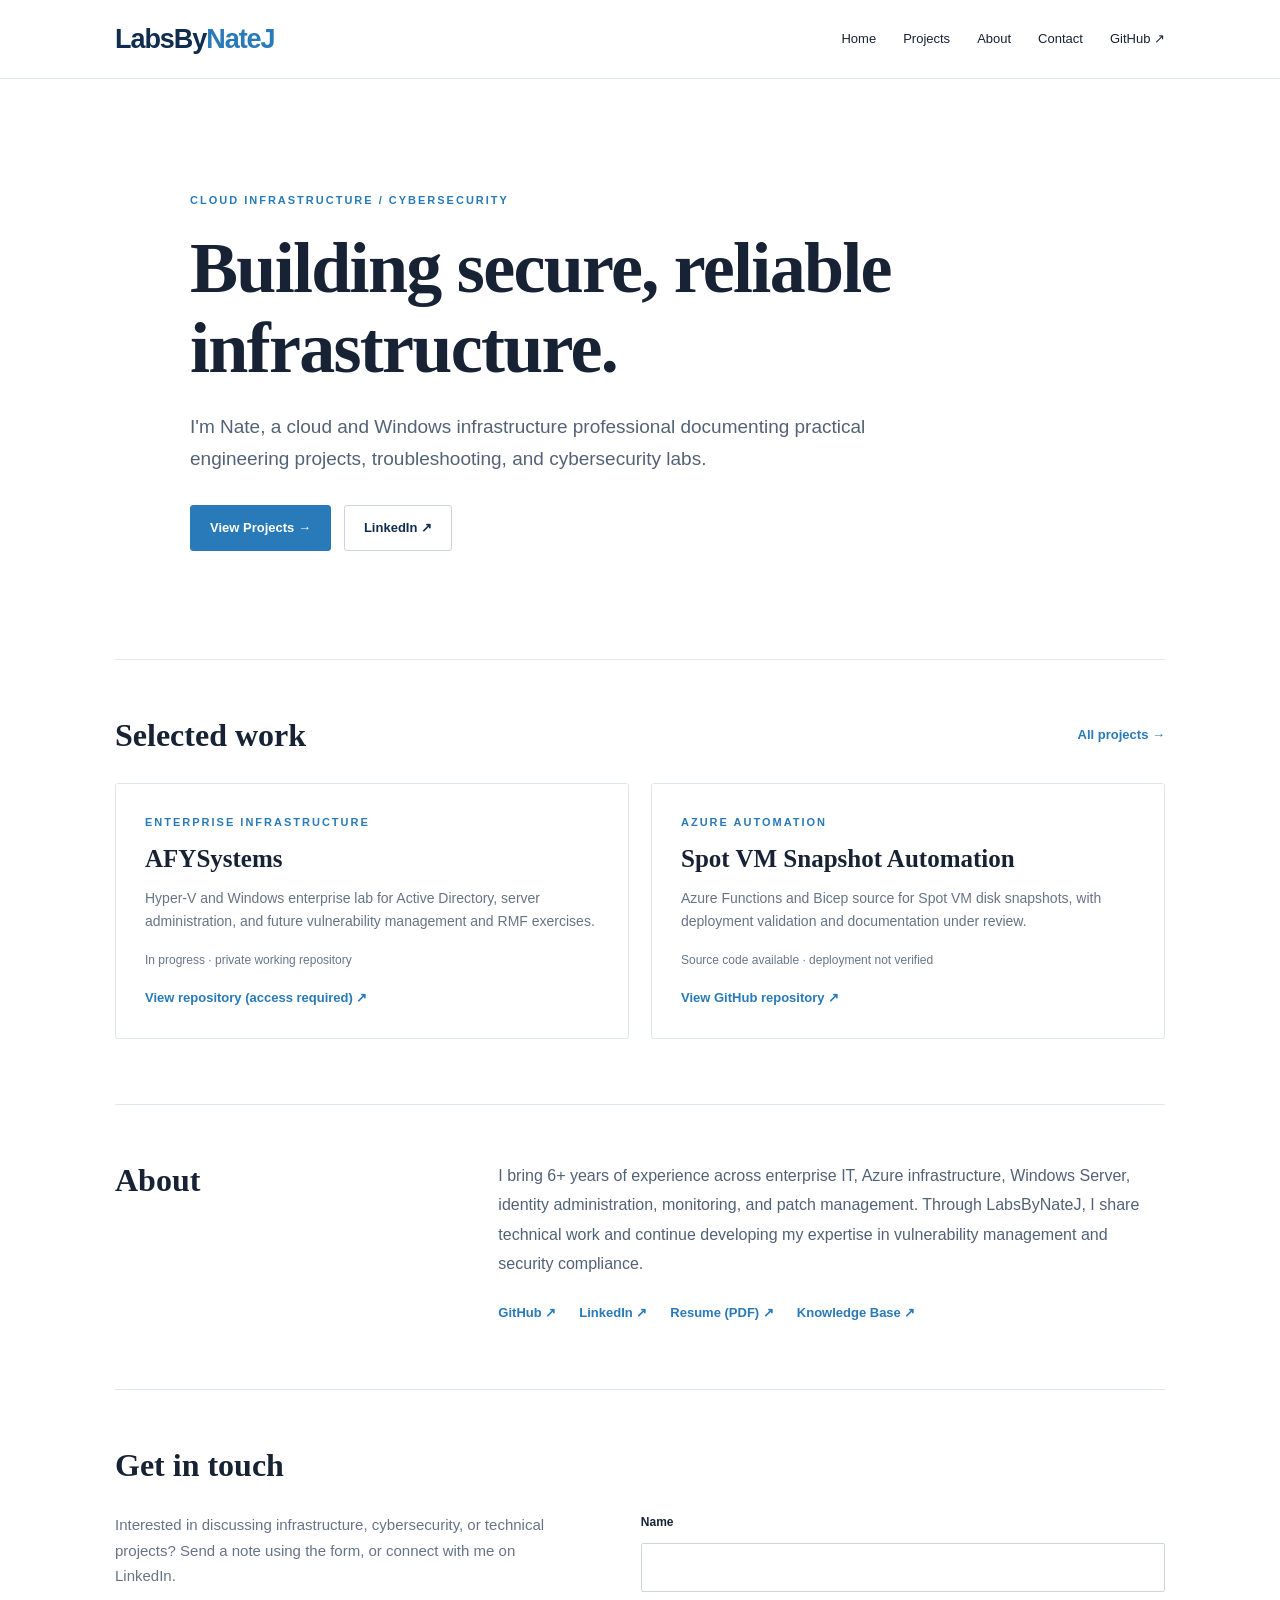
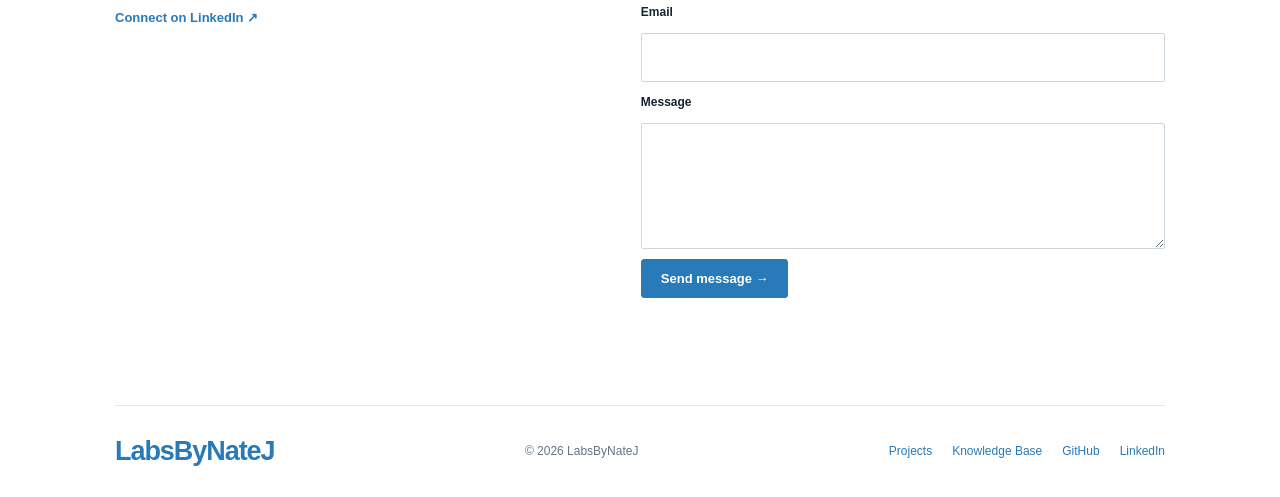
==== commit bb4b880e: "Simplify homepage to minimal recruiter-friendly portfolio with two selected projects" ====
--- a/index.html
+++ b/index.html
@@ -1,48 +1,29 @@
 <!doctype html>
-<html lang="en">
-<head>
-<meta charset="utf-8"><meta name="viewport" content="width=device-width,initial-scale=1">
-<title>LabsByNateJ | Cloud Infrastructure & Cybersecurity</title>
-<meta name="description" content="Nate's cloud engineering, enterprise Windows infrastructure, security operations and cybersecurity lab portfolio.">
-<meta name="theme-color" content="#ffffff"><link rel="canonical" href="https://labsbynatej.com/">
-<link rel="icon" type="image/svg+xml" href="/favicon.svg?v=8">
-<meta property="og:title" content="LabsByNateJ | Cloud Infrastructure & Cybersecurity"><meta property="og:type" content="website"><meta property="og:url" content="https://labsbynatej.com/"><meta property="og:description" content="Azure, enterprise infrastructure, cybersecurity projects and practical technical documentation.">
+<html lang="en"><head><meta charset="utf-8"><meta name="viewport" content="width=device-width,initial-scale=1">
+<title>LabsByNateJ | Cloud Infrastructure & Cybersecurity</title><meta name="description" content="Nate's enterprise Azure and Windows infrastructure experience, selected technical projects, and cybersecurity lab documentation."><meta name="theme-color" content="#ffffff"><link rel="canonical" href="https://labsbynatej.com/"><link rel="icon" type="image/svg+xml" href="/favicon.svg?v=8">
+<meta property="og:title" content="LabsByNateJ | Infrastructure & Cybersecurity"><meta property="og:type" content="website"><meta property="og:url" content="https://labsbynatej.com/"><meta property="og:description" content="Cloud infrastructure, Windows systems, practical technical projects, and cybersecurity labs.">
 <style>
-:root{--ink:#172334;--blue:#2777b4;--blue2:#eaf4fb;--muted:#687484;--line:#dce3e9;--paper:#fff;--sub:#f8fafc}
-*{box-sizing:border-box}html{scroll-behavior:smooth;scroll-padding-top:90px}body{margin:0;background:var(--paper);color:var(--ink);font:15px/1.6 "Segoe UI",Arial,sans-serif}a{color:inherit;text-decoration:none}a:hover{color:var(--blue)}a:focus-visible,button:focus-visible,input:focus-visible,textarea:focus-visible{outline:3px solid #71b4e6;outline-offset:3px}.container{width:min(1160px,calc(100% - 70px));margin:auto}.serif{font-family:Georgia,"Times New Roman",serif}
-header{background:#fff;border-bottom:1px solid var(--line);position:sticky;top:0;z-index:10}.nav{min-height:78px;display:flex;align-items:center;gap:28px}.brand{font:750 27px "Arial", "Helvetica Neue", sans-serif;letter-spacing:-1.05px;white-space:nowrap;letter-spacing:-1.1px;white-space:nowrap}.brand span,.blue{color:var(--blue)}.navlinks{display:flex;align-items:center;gap:24px;margin-left:auto;font-size:12px}.navlinks a{padding:29px 0 24px;border-bottom:2px solid transparent}.navlinks a:hover,.navlinks a:first-child{border-bottom-color:var(--blue)}.social{display:flex;gap:15px;align-items:center}.social a{font-weight:700;font-size:13px}.btn{display:inline-flex;align-items:center;justify-content:center;gap:9px;padding:11px 18px;border:1px solid var(--blue);background:var(--blue);color:#fff;font-size:13px;font-weight:600;border-radius:2px;cursor:pointer}.btn:hover{background:#155f98;color:white}.btn.ghost{background:white;color:var(--blue)}.menu{display:none;background:white;border:1px solid var(--line);padding:7px 10px}
-.hero{display:grid;grid-template-columns:1.6fr .7fr;gap:70px;padding:70px 0 62px;align-items:center}.eyebrow,.section-kicker{font-size:10px;letter-spacing:2.8px;text-transform:uppercase;font-weight:700;color:#657589}.hero h1{font:700 clamp(40px,5vw,65px)/1.1 Georgia,serif;letter-spacing:-1.7px;margin:14px 0}.hero p{font-size:18px;line-height:1.55;max-width:690px;margin:0;color:#344052}.actions{display:flex;flex-wrap:wrap;gap:14px;margin-top:26px;align-items:center}.textlink{font-size:13px;color:var(--blue);font-weight:600}.focus{border-left:1px solid var(--line);padding-left:36px}.focus ul{margin:20px 0 0;padding:0;list-style:none}.focus li{padding:8px 0 8px 22px;position:relative;color:#5d6b7a;font-size:13px;border-left:1px solid #c7d9e8}.focus li:before{content:"";position:absolute;left:-4px;top:17px;width:7px;height:7px;border-radius:50%;background:var(--blue)}
-.section{border-top:1px solid var(--line);padding:33px 0 42px}.section-head{display:flex;justify-content:space-between;align-items:center;margin-bottom:27px}.section-kicker b{color:var(--blue);margin-right:18px;font-size:12px}.project{display:grid;grid-template-columns:43px 1fr 48%;gap:19px;align-items:start;padding:0 0 34px;margin-bottom:34px;border-bottom:1px solid #e9edf1}.project:last-child{border-bottom:0;margin-bottom:0;padding-bottom:0}.number{font:700 21px Georgia,serif;color:var(--blue)}.project-copy{border-left:1px solid var(--line);padding-left:22px}.project h2{font:700 clamp(20px,2.2vw,26px)/1.22 Georgia,serif;margin:0 0 9px}.project p{font-size:13px;color:var(--muted);line-height:1.65;margin:0 0 8px}.status{font-size:12px;color:#657589;display:block;margin:11px 0}.tags{display:flex;flex-wrap:wrap;gap:6px;margin:11px 0 18px}.tag{background:#eaf4fb;color:#417da6;font-size:10px;padding:5px 8px}.project-links{display:flex;gap:22px;align-items:center}.project-links a{font-size:12px;color:var(--blue);font-weight:600}.preview{border:1px solid #d2dce5;border-radius:3px;min-height:222px;overflow:hidden;position:relative;background:#f2f6fa}.preview-caption{position:absolute;bottom:7px;right:10px;background:#ffffffde;color:#4d6072;font-size:9px;padding:3px 6px;z-index:2}.azure-preview{background:#0d1725;color:#cddae8;font:10px "Consolas",monospace}.windowbar{height:29px;background:#18283b;display:flex;align-items:center;padding:0 12px;gap:9px;color:#d6e5f5}.dot{width:7px;height:7px;border-radius:50%;background:#418cd1}.azure-body{display:grid;grid-template-columns:112px 1fr;min-height:193px}.azure-side{background:#111f30;padding:12px 8px;border-right:1px solid #324459;line-height:2.6;color:#8faac3}.azure-main{padding:15px}.azure-main h4{font:600 13px "Segoe UI",sans-serif;margin:0 0 10px}.fake-row{display:grid;grid-template-columns:1.1fr .9fr .7fr;gap:5px;border-top:1px solid #33455a;padding:9px 0}.fake-row span:first-child{color:#7db9ef}
-.ad-preview{background:#f7f9fc;font:11px "Segoe UI",sans-serif}.adbar{height:30px;background:#e6edf4;border-bottom:1px solid #cad5e1;padding:6px 12px;color:#4e5d6d}.adbody{display:grid;grid-template-columns:42% 58%;min-height:191px}.tree{border-right:1px solid #ccd7e2;padding:14px;color:#536274;line-height:2.5}.tree b{color:#264f75}.objects{padding:13px;color:#4b5a6b}.objects .fake-row{border-top:1px solid #dbe3ec}.objects .fake-row span:first-child{color:#286ca1}.code-preview{background:#0e1927;color:#d6e1ef;font:11px/1.9 Consolas,monospace}.code-layout{display:grid;grid-template-columns:33% 67%;min-height:222px}.code-files{background:#152235;padding:16px 12px;border-right:1px solid #2e4055;color:#91a8bf}.code-lines{padding:16px;white-space:pre-wrap;overflow:hidden}.code-lines em{color:#67b8ff;font-style:normal}.code-lines strong{color:#efc48a;font-weight:normal}
-.lower{display:grid;grid-template-columns:1.35fr 1fr;gap:55px}.timeline{border-left:1px solid #c5d7e8;margin:22px 0 0 8px;padding-left:26px}.job{position:relative;display:grid;grid-template-columns:1fr 1.3fr;gap:18px;padding:0 0 23px;margin-bottom:22px;border-bottom:1px solid #e9edf1}.job:last-child{border:0}.job:before{content:"";position:absolute;left:-31px;top:6px;width:9px;height:9px;border-radius:50%;background:var(--blue)}.job h3{font-size:13px;margin:0}.job small{color:var(--muted);font-size:11px}.job p{font-size:12px;color:var(--muted);margin:0}.tech-table{margin-top:20px}.tech-row{display:grid;grid-template-columns:110px 1fr;border-bottom:1px solid var(--line);padding:11px 0;gap:12px;font-size:12px}.tech-row b{font-weight:600}.tech-row span{color:var(--muted)}.notes{margin-top:38px}.note{display:flex;justify-content:space-between;border-bottom:1px solid var(--line);padding:10px 0;font-size:12px}.note span{color:var(--muted)}.about p,.contact p{color:var(--muted);max-width:800px;font-size:14px}.contact-grid{display:grid;grid-template-columns:1.3fr 1fr;gap:55px}.contact-form{display:grid;gap:10px;max-width:620px}.contact-form label{font-size:12px;font-weight:700}.contact-form input,.contact-form textarea{width:100%;padding:11px;border:1px solid #c8d5e0;font:inherit;border-radius:2px}.contact-form button{justify-self:start}.form-status{font-size:12px;min-height:18px}.form-honeypot{position:absolute;left:-9999px}.footer{border-top:1px solid var(--line);padding:24px 0 30px;display:flex;align-items:center;justify-content:space-between;gap:15px}.footer a{font-size:12px;color:#5b6a79;margin-left:18px}.footer small{color:#8793a0}.footer .brand{font-size:22px;font-family:Arial,"Helvetica Neue",sans-serif;font-weight:750;letter-spacing:-.8px}
-@media(max-width:950px){.container{width:min(100% - 40px,1160px)}.navlinks{gap:12px}.hero{gap:30px}.project{grid-template-columns:30px 1fr 44%;gap:12px}.lower{gap:30px}.job{grid-template-columns:1fr}}
-@media(max-width:700px){.container{width:calc(100% - 32px)}.nav{min-height:66px;flex-wrap:wrap;gap:12px}.brand{font-size:24px}.menu{display:block;margin-left:auto}.navlinks{display:none;order:5;width:100%;margin:0;flex-direction:column;align-items:stretch;gap:0}.navlinks.open{display:flex}.navlinks a{padding:9px 0}.social{margin-left:0}.nav>.btn{display:none}.hero{grid-template-columns:1fr;padding:48px 0 38px;gap:25px}.hero h1{font-size:43px}.hero p{font-size:16px}.focus{padding-left:20px}.project{grid-template-columns:28px 1fr}.project .preview{grid-column:2;min-height:205px}.lower,.contact-grid{grid-template-columns:1fr}.job{grid-template-columns:1fr;gap:4px}.section{padding:26px 0}.footer{flex-wrap:wrap}.footer a{margin:0 12px 0 0}.section-head{align-items:flex-start}}
-@media(prefers-reduced-motion:reduce){html{scroll-behavior:auto}}
-.repo-panel{display:flex;flex-direction:column;justify-content:center;gap:12px;padding:32px;background:linear-gradient(135deg,#f8fbff,#eaf3fa);color:var(--ink);min-height:215px;transition:transform .2s ease,border-color .2s ease,box-shadow .2s ease}.repo-panel:hover{transform:translateY(-3px);border-color:var(--blue);box-shadow:0 10px 24px #16456a15;color:var(--ink)}.repo-label{font-size:10px;letter-spacing:2px;color:#47789f;font-weight:700}.repo-panel strong{font:700 clamp(20px,2.6vw,30px) Georgia,serif;overflow-wrap:anywhere}.repo-panel>span:nth-of-type(2){color:#64778a;font-size:13px}.repo-cta{color:var(--blue);font-size:12px;font-weight:700}.note a{color:var(--blue)}@media(max-width:700px){.repo-panel{min-height:180px;padding:24px}}
-.highlights{display:grid;grid-template-columns:repeat(3,1fr);gap:18px}.highlights>div{padding:22px;border:1px solid var(--line);background:#fbfdff}.highlights strong{font-size:14px}.highlights p{color:var(--muted);font-size:13px;margin:8px 0 0}@media(max-width:700px){.highlights{grid-template-columns:1fr}}
-</style>
-</head>
-<body>
-<header><nav class="container nav" aria-label="Main navigation"><a class="brand" href="/" aria-label="LabsByNateJ home">LabsBy<span>NateJ</span></a><button class="menu" id="menu" type="button" aria-expanded="false" aria-controls="navlinks">☰ Menu</button><div class="navlinks" id="navlinks"><a href="/">Home</a><a href="#about">Bio</a><a href="#experience">Experience</a><a href="/projects.html">Projects</a><a href="/notes.html">Knowledge Base</a><a href="#resume">Resume</a></div><div class="social"><a href="https://github.com/LabsByNateJ" target="_blank" rel="noopener noreferrer" aria-label="GitHub">GitHub ↗</a><a href="https://www.linkedin.com/in/natejumriyani" target="_blank" rel="noopener noreferrer" aria-label="LinkedIn">in ↗</a></div><a class="btn" href="#contact">Let's Connect →</a></nav></header>
-<main id="home">
-<section class="container hero"><div><div class="eyebrow">Cloud Infrastructure&nbsp; / &nbsp;Windows Systems&nbsp; / &nbsp;Security</div><h1>Hi, I’m Nafee <span class="blue">“Nate” J.</span></h1><p>I build, support, and secure cloud infrastructure and enterprise systems. Here, I document what I work on, share hands-on projects, and write about lessons learned along the way.</p><div class="actions"><a class="btn" href="/projects.html">Explore My Work →</a><a class="textlink" href="/LabsByNateJ_Cloud_Engineer_Resume_Modern.pdf" target="_blank" rel="noopener noreferrer">▤ &nbsp; View Resume ↗</a></div></div><aside class="focus"><div class="eyebrow">— &nbsp; Current Focus</div><ul><li>Azure Infrastructure &amp; Operations</li><li>Windows Systems Administration</li><li>Vulnerability Management &amp; Remediation</li><li>Security Monitoring &amp; NIST RMF</li><li>Automation with PowerShell</li><li>Documenting Real-World Solutions</li></ul></aside></section>
-<section class="container section" id="projects"><div class="section-head"><div class="section-kicker"><b>01</b> / &nbsp; GitHub Projects</div><a class="textlink" href="/projects.html">Explore All Projects →</a></div>
-<article class="project"><div class="number">01</div><div class="project-copy"><h2><a href="https://github.com/LabsByNateJ/AFYCloud" target="_blank" rel="noopener noreferrer">Azure Engineering Labs</a></h2><p>Public repository organizing planned Azure networking, identity, compute, storage, monitoring and automation labs. The README distinguishes roadmap items from validated deployments.</p><span class="status">Roadmap documented · implementation evidence pending</span><div class="tags"><span class="tag">Azure</span><span class="tag">Networking</span><span class="tag">Identity</span><span class="tag">Storage</span></div><div class="project-links"><a href="https://github.com/LabsByNateJ/AFYCloud" target="_blank" rel="noopener noreferrer">Open exact GitHub repository →</a></div></div><a class="preview repo-panel" href="https://github.com/LabsByNateJ/AFYCloud" target="_blank" rel="noopener noreferrer" aria-label="Open Azure engineering labs repository"><span class="repo-label">GITHUB REPOSITORY</span><strong>AFYCloud</strong><span>Azure lab roadmap, project issues, templates and snapshot review</span><span class="repo-cta">Explore source &amp; documentation ↗</span></a></article>
-<article class="project"><div class="number">02</div><div class="project-copy"><h2><a href="https://github.com/LabsByNateJ/AFYSystems" target="_blank" rel="noopener noreferrer">AFYSystems — Windows Enterprise Lab</a></h2><p>Hyper-V lab for Active Directory, DNS and Windows administration, preparing for vulnerability management and RMF exercises. TOOLBX01 installation remains blocked; Nessus and scan scope are not yet verified.</p><span class="status">In progress · repository currently private (GitHub sign-in and access required)</span><div class="tags"><span class="tag">Hyper-V</span><span class="tag">Windows Server</span><span class="tag">Active Directory</span><span class="tag">Security roadmap</span></div><div class="project-links"><a href="https://github.com/LabsByNateJ/AFYSystems" target="_blank" rel="noopener noreferrer">Open exact GitHub repository →</a></div></div><a class="preview repo-panel" href="https://github.com/LabsByNateJ/AFYSystems" target="_blank" rel="noopener noreferrer" aria-label="Open AFYSystems private repository"><span class="repo-label">PRIVATE WORKING REPOSITORY</span><strong>AFYSystems</strong><span>Environment inventory, deployment status and six-project roadmap</span><span class="repo-cta">GitHub access required ↗</span></a></article>
-<article class="project"><div class="number">03</div><div class="project-copy"><h2><a href="https://github.com/LabsByNateJ/spotvm-snapshot-automation" target="_blank" rel="noopener noreferrer">Spot VM Snapshot Automation</a></h2><p>Existing Python Azure Functions and Bicep code for Azure Spot VM disk snapshots. Deployment and validation remain under review; current work is consolidated into the Azure labs repository.</p><span class="status">Code available · deployment not independently verified</span><div class="tags"><span class="tag">Python</span><span class="tag">Azure Functions</span><span class="tag">Bicep</span></div><div class="project-links"><a href="https://github.com/LabsByNateJ/spotvm-snapshot-automation" target="_blank" rel="noopener noreferrer">Open exact GitHub repository →</a></div></div><a class="preview repo-panel" href="https://github.com/LabsByNateJ/spotvm-snapshot-automation" target="_blank" rel="noopener noreferrer" aria-label="Open snapshot automation repository"><span class="repo-label">PUBLIC SOURCE CODE</span><strong>spotvm-snapshot-automation</strong><span>Function app, infrastructure template and deployment instructions</span><span class="repo-cta">Review code ↗</span></a></article>
-<article class="project"><div class="number">04</div><div class="project-copy"><h2><a href="https://github.com/LabsByNateJ/beginner-command-line-guide" target="_blank" rel="noopener noreferrer">Windows Command-Line Guide</a></h2><p>A public reference covering Windows and PowerShell commands such as ping, nslookup, tracert, and Test-NetConnection, with troubleshooting examples and practice tasks.</p><span class="status">Public documentation available</span><div class="tags"><span class="tag">Windows</span><span class="tag">PowerShell</span><span class="tag">Troubleshooting</span></div><div class="project-links"><a href="https://github.com/LabsByNateJ/beginner-command-line-guide" target="_blank" rel="noopener noreferrer">Open exact GitHub repository →</a></div></div><a class="preview repo-panel" href="https://github.com/LabsByNateJ/beginner-command-line-guide" target="_blank" rel="noopener noreferrer" aria-label="Open command line guide repository"><span class="repo-label">PUBLIC TECHNICAL GUIDE</span><strong>beginner-command-line-guide</strong><span>Commands, output interpretation and troubleshooting practice</span><span class="repo-cta">Read the guide ↗</span></a></article>
-</section>
-<section class="container section" aria-labelledby="highlights-title"><div class="section-head"><div class="section-kicker"><b>02</b> / &nbsp; Professional Highlights</div></div><h2 id="highlights-title" style="font:700 27px Georgia,serif;margin:0 0 16px">Infrastructure experience. Security-focused direction.</h2><div class="highlights"><div><strong>Enterprise Azure infrastructure</strong><p>Virtual machine operations, networking, monitoring and administration across professional cloud environments.</p></div><div><strong>Windows and identity administration</strong><p>Active Directory, Windows Server, patching, access administration and troubleshooting.</p></div><div><strong>Hands-on technical documentation</strong><p>Public source code, command-line guidance and an enterprise cybersecurity lab currently being developed.</p></div></div><div class="actions"><a class="textlink" href="/projects.html">Explore technical projects →</a><a class="textlink" href="/notes.html">Read technical notes →</a></div></section><div class="container lower"><section class="section" id="experience"><div class="section-head"><div class="section-kicker"><b>02</b> / &nbsp; Professional Experience</div></div><div class="timeline"><article class="job"><div><h3>Cloud Engineer</h3><small>ECS &nbsp; | &nbsp; Feb 2026 – Present</small></div><p>Cloud operations, monitoring and alerting, Windows Server patching, and security control evidence support.</p></article><article class="job"><div><h3>IT Support Specialist</h3><small>MECU &nbsp; | &nbsp; May 2025 – Feb 2026</small></div><p>Enterprise endpoint and identity support, account provisioning, authentication troubleshooting, and technical documentation.</p></article><article class="job"><div><h3>Associate Cloud Engineer</h3><small>Casepoint &nbsp; | &nbsp; Oct 2022 – Mar 2025</small></div><p>Azure infrastructure, virtual machines, patching, monitoring, backup and recovery, and operational documentation.</p></article><article class="job"><div><h3>Desktop Support Specialist II</h3><small>Anne Arundel County &nbsp; | &nbsp; Apr 2020 – Oct 2022</small></div><p>Tier 2 support, Windows deployments, Active Directory administration, troubleshooting, and equipment lifecycle support.</p></article></div></section>
-<div><section class="section"><div class="section-head"><div class="section-kicker"><b>03</b> / &nbsp; Tech Stack</div></div><div class="tech-table"><div class="tech-row"><b>Cloud</b><span>Azure, Entra ID, Azure Monitor</span></div><div class="tech-row"><b>Systems</b><span>Windows Server, AD DS, DNS, GPO, Hyper-V, SCCM</span></div><div class="tech-row"><b>Security</b><span>Security monitoring, patching, Tenable tooling; vulnerability management and NIST RMF labs in development</span></div><div class="tech-row"><b>Automation</b><span>PowerShell, Git/GitHub, Bicep projects</span></div><div class="tech-row"><b>Tools</b><span>Azure Monitor, Windows Admin tools, troubleshooting and documentation</span></div></div></section><section class="section notes" id="insights"><div class="section-head"><div class="section-kicker"><b>04</b> / &nbsp; Writing &amp; Notes</div><a class="textlink" href="/notes.html">Explore Knowledge Base →</a></div><div class="note"><a href="https://github.com/LabsByNateJ/AFYSystems" target="_blank" rel="noopener noreferrer">AFYSystems baseline notes ↗</a> <span>Private repository</span></div><div class="note"><a href="https://github.com/LabsByNateJ/AFYCloud" target="_blank" rel="noopener noreferrer">Azure lab roadmap ↗</a> <span>Public repository</span></div><div class="note"><a href="https://github.com/LabsByNateJ/beginner-command-line-guide" target="_blank" rel="noopener noreferrer">Windows command-line guide ↗</a> <span>Published</span></div></section></div></div>
-<section class="container section about" id="about"><div class="section-head"><div class="section-kicker"><b>05</b> / &nbsp; Bio</div></div><p>I'm Nate, an IT professional with 6+ years of experience across cloud engineering, enterprise infrastructure, and IT operations, including government and Department of Defense environments. My background includes Azure, Windows Server, Active Directory, PowerShell, identity administration, monitoring, and patching. Through LabsByNateJ, I'm documenting hands-on cloud and cybersecurity projects while developing deeper skills in vulnerability management, risk assessment, NIST RMF, and compliance.</p></section>
-<section class="container section" id="resume"><div class="section-head"><div class="section-kicker"><b>06</b> / &nbsp; Resume</div></div><p class="muted">Review my experience and selected technical work.</p><div class="actions"><a class="btn" href="/LabsByNateJ_Cloud_Engineer_Resume_Modern.pdf" target="_blank" rel="noopener noreferrer">View Resume (PDF) ↗</a><a class="textlink" href="https://www.linkedin.com/in/natejumriyani" target="_blank" rel="noopener noreferrer">LinkedIn Profile ↗</a></div></section>
-<section class="container section contact" id="contact"><div class="section-head"><div class="section-kicker"><b>07</b> / &nbsp; Let's Connect</div></div><div class="contact-grid"><div><p>Interested in discussing cloud infrastructure, cybersecurity operations, or technical projects? Send a message using the contact form below. Messages are handled through Formspree.</p><form class="contact-form" id="contact-form" action="https://formspree.io/f/mgaokzdg" method="POST"><label for="contact-name">Name</label><input id="contact-name" name="name" required maxlength="120" autocomplete="name"><label for="contact-email">Email</label><input id="contact-email" name="email" type="email" required maxlength="254" autocomplete="email"><label for="contact-message">Message</label><textarea id="contact-message" name="message" rows="4" maxlength="4000" required></textarea><input class="form-honeypot" name="_gotcha" type="text" tabindex="-1" autocomplete="off" aria-hidden="true"><button class="btn" type="submit" id="contact-submit">Send Message →</button><p class="form-status" id="contact-status" role="status" aria-live="polite"></p></form></div><div><p>Find my work and connect professionally. You can also reach out through LinkedIn if the form is unavailable.</p><p><a class="textlink" href="https://github.com/LabsByNateJ" target="_blank" rel="noopener noreferrer">GitHub ↗</a></p><p><a class="textlink" href="https://www.linkedin.com/in/natejumriyani" target="_blank" rel="noopener noreferrer">LinkedIn ↗</a></p></div></div></section>
-</main><footer class="container footer"><div><a class="brand" href="/" aria-label="LabsByNateJ home">LabsBy<span>NateJ</span></a><br><small>© 2026 LabsByNateJ. All rights reserved.</small></div><div><a href="/">Home</a><a href="#about">Bio</a><a href="#experience">Experience</a><a href="/projects.html">Projects</a><a href="/notes.html">Knowledge Base</a><a href="#resume">Resume</a></div><div><a href="https://github.com/LabsByNateJ" target="_blank" rel="noopener noreferrer">GitHub</a><a href="https://www.linkedin.com/in/natejumriyani" target="_blank" rel="noopener noreferrer">LinkedIn</a></div></footer>
+:root{--navy:#102d4f;--blue:#287ab8;--ink:#172334;--muted:#657487;--line:#e0e7ed;--paper:#fff}
+*{box-sizing:border-box}html{scroll-behavior:smooth;scroll-padding-top:85px}body{margin:0;background:var(--paper);color:var(--ink);font:15px/1.7 "Segoe UI",Arial,sans-serif}a{color:inherit;text-decoration:none}a:hover{color:var(--blue)}a:focus-visible,button:focus-visible,input:focus-visible,textarea:focus-visible{outline:3px solid #78b4e3;outline-offset:3px}.wrap{width:min(1050px,calc(100% - 48px));margin:auto}
+header{border-bottom:1px solid var(--line);background:white;position:sticky;top:0;z-index:10}.nav{min-height:78px;display:flex;align-items:center;justify-content:space-between;gap:28px}.brand{font:750 27px Arial,"Helvetica Neue",sans-serif;letter-spacing:-1.05px;white-space:nowrap;color:var(--navy)}.brand span{color:var(--blue)}.navlinks{display:flex;gap:27px;align-items:center;font-size:13px}.navlinks a{padding:8px 0}.navlinks a:hover{color:var(--blue)}.menu{display:none;background:white;border:1px solid var(--line);padding:8px 12px;font:inherit;cursor:pointer}
+.eyebrow{color:var(--blue);font-size:11px;font-weight:700;letter-spacing:2px;text-transform:uppercase}.hero{padding:112px 0 108px;max-width:900px}.hero h1{font:700 clamp(42px,5.7vw,72px)/1.11 Georgia,"Times New Roman",serif;letter-spacing:-1.7px;max-width:800px;margin:19px 0 22px}.hero p{font-size:19px;line-height:1.7;color:#536276;max-width:680px;margin:0}.actions{display:flex;gap:13px;align-items:center;flex-wrap:wrap;margin-top:30px}.btn{display:inline-flex;align-items:center;justify-content:center;padding:11px 19px;background:var(--blue);color:white;border:1px solid var(--blue);font-size:13px;font-weight:650;border-radius:3px;cursor:pointer}.btn:hover{background:#17649d;color:white}.btn.secondary{background:white;color:var(--navy);border-color:#c8d4df}.btn.secondary:hover{background:#f6f9fc}
+.section{border-top:1px solid var(--line);padding:56px 0 65px}.section-head{display:flex;align-items:center;justify-content:space-between;gap:16px;margin-bottom:28px}.section h2{font:700 32px/1.2 Georgia,serif;margin:0}.textlink{color:var(--blue);font-size:13px;font-weight:650}.cards{display:grid;grid-template-columns:repeat(2,minmax(0,1fr));gap:22px}.project{border:1px solid var(--line);border-radius:3px;padding:29px;background:#fff;display:flex;flex-direction:column;min-height:245px;transition:border-color .18s ease,transform .18s ease}.project:hover{border-color:#91b8d5;transform:translateY(-2px)}.project h3{font:700 25px/1.25 Georgia,serif;margin:12px 0}.project p{color:var(--muted);font-size:14px;margin:0 0 16px}.status{font-size:12px;color:#677789;margin-top:auto}.project .textlink{margin-top:16px}
+.about{display:grid;grid-template-columns:1fr 2fr;gap:50px}.about p{font-size:16px;color:#526276;line-height:1.85;margin:0;max-width:720px}.about-links{display:flex;gap:23px;flex-wrap:wrap;margin-top:23px}
+.contact-grid{display:grid;grid-template-columns:1fr 1.15fr;gap:70px}.contact p{color:var(--muted);margin-top:0}.contact-form{display:grid;gap:10px}.contact-form label{font-size:12px;font-weight:650}.contact-form input,.contact-form textarea{width:100%;padding:11px 12px;border:1px solid #cbd6df;border-radius:2px;font:inherit}.contact-form button{justify-self:start}.form-status{min-height:20px;font-size:12px}.honeypot{position:absolute;left:-9999px}.footer{border-top:1px solid var(--line);padding:30px 0;display:flex;justify-content:space-between;gap:16px;align-items:center;color:var(--muted);font-size:12px}.footer a{color:var(--blue)}.footer-links{display:flex;gap:20px;flex-wrap:wrap}
+@media(max-width:700px){.wrap{width:calc(100% - 34px)}.nav{min-height:68px;flex-wrap:wrap;gap:10px}.brand{font-size:24px}.menu{display:block;margin-left:auto}.navlinks{display:none;width:100%;flex-direction:column;align-items:stretch;gap:0;padding-bottom:12px}.navlinks.open{display:flex}.navlinks a{padding:9px 0}.hero{padding:72px 0 74px}.hero h1{font-size:44px}.hero p{font-size:17px}.section{padding:43px 0 48px}.section h2{font-size:28px}.cards,.about,.contact-grid{grid-template-columns:1fr}.about,.contact-grid{gap:23px}.project{min-height:215px}.footer{flex-wrap:wrap}}
+@media(prefers-reduced-motion:reduce){html{scroll-behavior:auto}.project{transition:none}}
+</style></head><body>
+<header><nav class="wrap nav" aria-label="Main navigation"><a class="brand" href="/" aria-label="LabsByNateJ home">LabsBy<span>NateJ</span></a><button class="menu" id="menu" type="button" aria-expanded="false" aria-controls="navlinks">Menu ☰</button><div class="navlinks" id="navlinks"><a href="/">Home</a><a href="/projects.html">Projects</a><a href="#about">About</a><a href="#contact">Contact</a><a href="https://github.com/LabsByNateJ" target="_blank" rel="noopener noreferrer">GitHub ↗</a></div></nav></header>
+<main>
+<section class="wrap hero"><div class="eyebrow">Cloud infrastructure / Cybersecurity</div><h1>Building secure, reliable infrastructure.</h1><p>I'm Nate, a cloud and Windows infrastructure professional documenting practical engineering projects, troubleshooting, and cybersecurity labs.</p><div class="actions"><a class="btn" href="/projects.html">View Projects →</a><a class="btn secondary" href="https://www.linkedin.com/in/natejumriyani" target="_blank" rel="noopener noreferrer">LinkedIn ↗</a></div></section>
+<section class="wrap section" id="work"><div class="section-head"><h2>Selected work</h2><a class="textlink" href="/projects.html">All projects →</a></div><div class="cards">
+<article class="project"><div class="eyebrow">Enterprise infrastructure</div><h3>AFYSystems</h3><p>Hyper-V and Windows enterprise lab for Active Directory, server administration, and future vulnerability management and RMF exercises.</p><span class="status">In progress · private working repository</span><a class="textlink" href="https://github.com/LabsByNateJ/AFYSystems" target="_blank" rel="noopener noreferrer">View repository (access required) ↗</a></article>
+<article class="project"><div class="eyebrow">Azure automation</div><h3>Spot VM Snapshot Automation</h3><p>Azure Functions and Bicep source for Spot VM disk snapshots, with deployment validation and documentation under review.</p><span class="status">Source code available · deployment not verified</span><a class="textlink" href="https://github.com/LabsByNateJ/spotvm-snapshot-automation" target="_blank" rel="noopener noreferrer">View GitHub repository ↗</a></article>
+</div></section>
+<section class="wrap section about" id="about"><h2>About</h2><div><p>I bring 6+ years of experience across enterprise IT, Azure infrastructure, Windows Server, identity administration, monitoring, and patch management. Through LabsByNateJ, I share technical work and continue developing my expertise in vulnerability management and security compliance.</p><div class="about-links"><a class="textlink" href="https://github.com/LabsByNateJ" target="_blank" rel="noopener noreferrer">GitHub ↗</a><a class="textlink" href="https://www.linkedin.com/in/natejumriyani" target="_blank" rel="noopener noreferrer">LinkedIn ↗</a><a class="textlink" href="/LabsByNateJ_Cloud_Engineer_Resume_Modern.pdf" target="_blank" rel="noopener noreferrer">Resume (PDF) ↗</a><a class="textlink" href="/notes.html">Knowledge Base ↗</a></div></div></section>
+<section class="wrap section contact" id="contact"><div class="section-head"><h2>Get in touch</h2></div><div class="contact-grid"><div><p>Interested in discussing infrastructure, cybersecurity, or technical projects? Send a note using the form, or connect with me on LinkedIn.</p><a class="textlink" href="https://www.linkedin.com/in/natejumriyani" target="_blank" rel="noopener noreferrer">Connect on LinkedIn ↗</a></div><form class="contact-form" id="contact-form" action="https://formspree.io/f/mgaokzdg" method="POST"><label for="contact-name">Name</label><input id="contact-name" name="name" autocomplete="name" maxlength="120" required><label for="contact-email">Email</label><input id="contact-email" name="email" type="email" autocomplete="email" maxlength="254" required><label for="contact-message">Message</label><textarea id="contact-message" name="message" rows="4" maxlength="4000" required></textarea><input class="honeypot" type="text" name="_gotcha" tabindex="-1" autocomplete="off" aria-hidden="true"><button class="btn" type="submit" id="contact-submit">Send message →</button><p class="form-status" id="contact-status" role="status" aria-live="polite"></p></form></div></section>
+</main><footer class="wrap footer"><a class="brand" href="/" aria-label="LabsByNateJ home">LabsBy<span>NateJ</span></a><span>© 2026 LabsByNateJ</span><div class="footer-links"><a href="/projects.html">Projects</a><a href="/notes.html">Knowledge Base</a><a href="https://github.com/LabsByNateJ" target="_blank" rel="noopener noreferrer">GitHub</a><a href="https://www.linkedin.com/in/natejumriyani" target="_blank" rel="noopener noreferrer">LinkedIn</a></div></footer>
 <script>
-const menu=document.getElementById('menu'),links=document.getElementById('navlinks');
-menu.addEventListener('click',()=>{const open=links.classList.toggle('open');menu.setAttribute('aria-expanded',String(open));});
-links.querySelectorAll('a').forEach(a=>a.addEventListener('click',()=>{links.classList.remove('open');menu.setAttribute('aria-expanded','false');}));
-const form=document.getElementById('contact-form');
-form.addEventListener('submit',async e=>{e.preventDefault();const status=document.getElementById('contact-status'),button=document.getElementById('contact-submit');status.textContent='Sending…';button.disabled=true;try{const response=await fetch(form.action,{method:'POST',body:new FormData(form),headers:{Accept:'application/json'}});if(!response.ok)throw new Error('Not accepted');form.reset();status.textContent='Your message was accepted by the contact service. Thank you!';}catch(err){status.textContent='Unable to send. Please contact me through LinkedIn.';}finally{button.disabled=false;}});
-</script>
-</body></html>+const menu=document.getElementById('menu'),navlinks=document.getElementById('navlinks');menu.addEventListener('click',()=>{const open=navlinks.classList.toggle('open');menu.setAttribute('aria-expanded',String(open));});navlinks.querySelectorAll('a').forEach(a=>a.addEventListener('click',()=>{navlinks.classList.remove('open');menu.setAttribute('aria-expanded','false');}));
+const form=document.getElementById('contact-form');form.addEventListener('submit',async e=>{e.preventDefault();const status=document.getElementById('contact-status'),button=document.getElementById('contact-submit');status.textContent='Sending…';button.disabled=true;try{const response=await fetch(form.action,{method:'POST',body:new FormData(form),headers:{Accept:'application/json'}});if(!response.ok)throw new Error('Request failed');form.reset();status.textContent='Your message was accepted by the contact service. Thank you!';}catch(error){status.textContent='Unable to send. Please contact me through LinkedIn.';}finally{button.disabled=false;}});
+</script></body></html>
